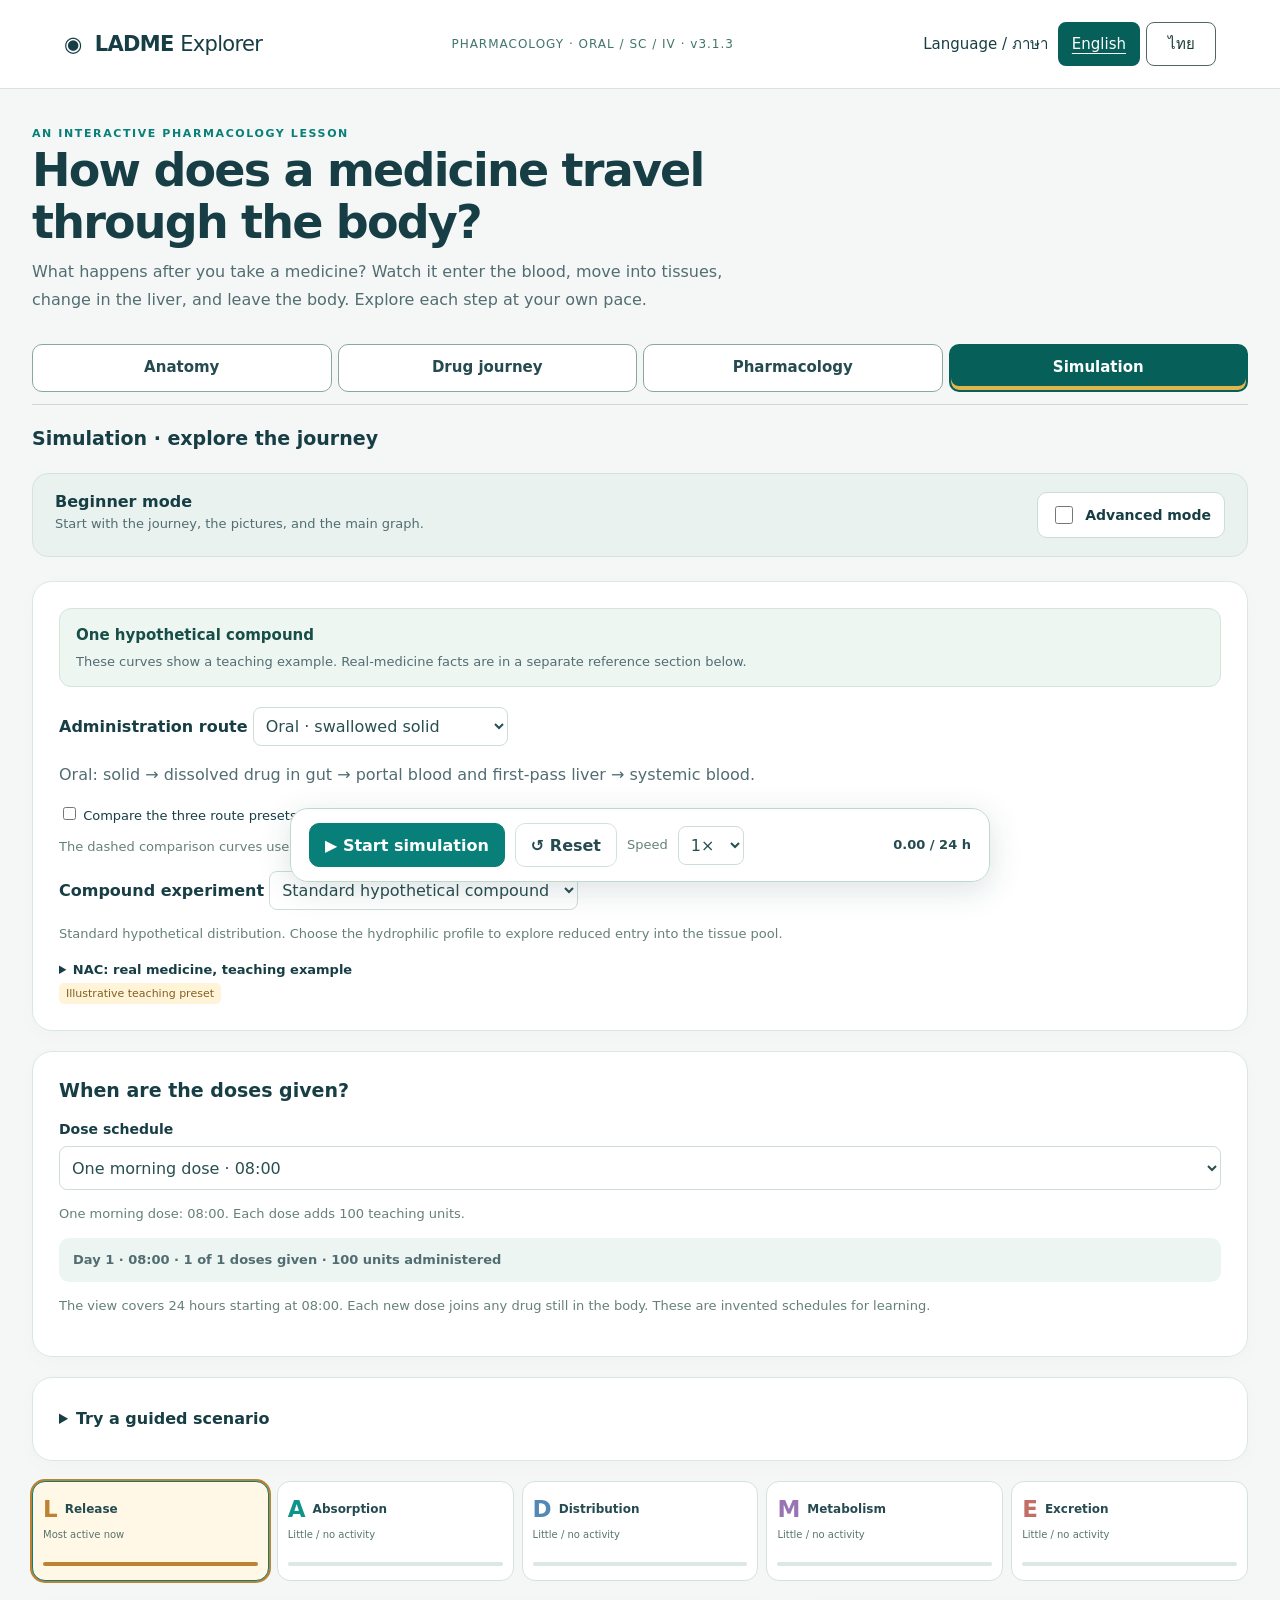
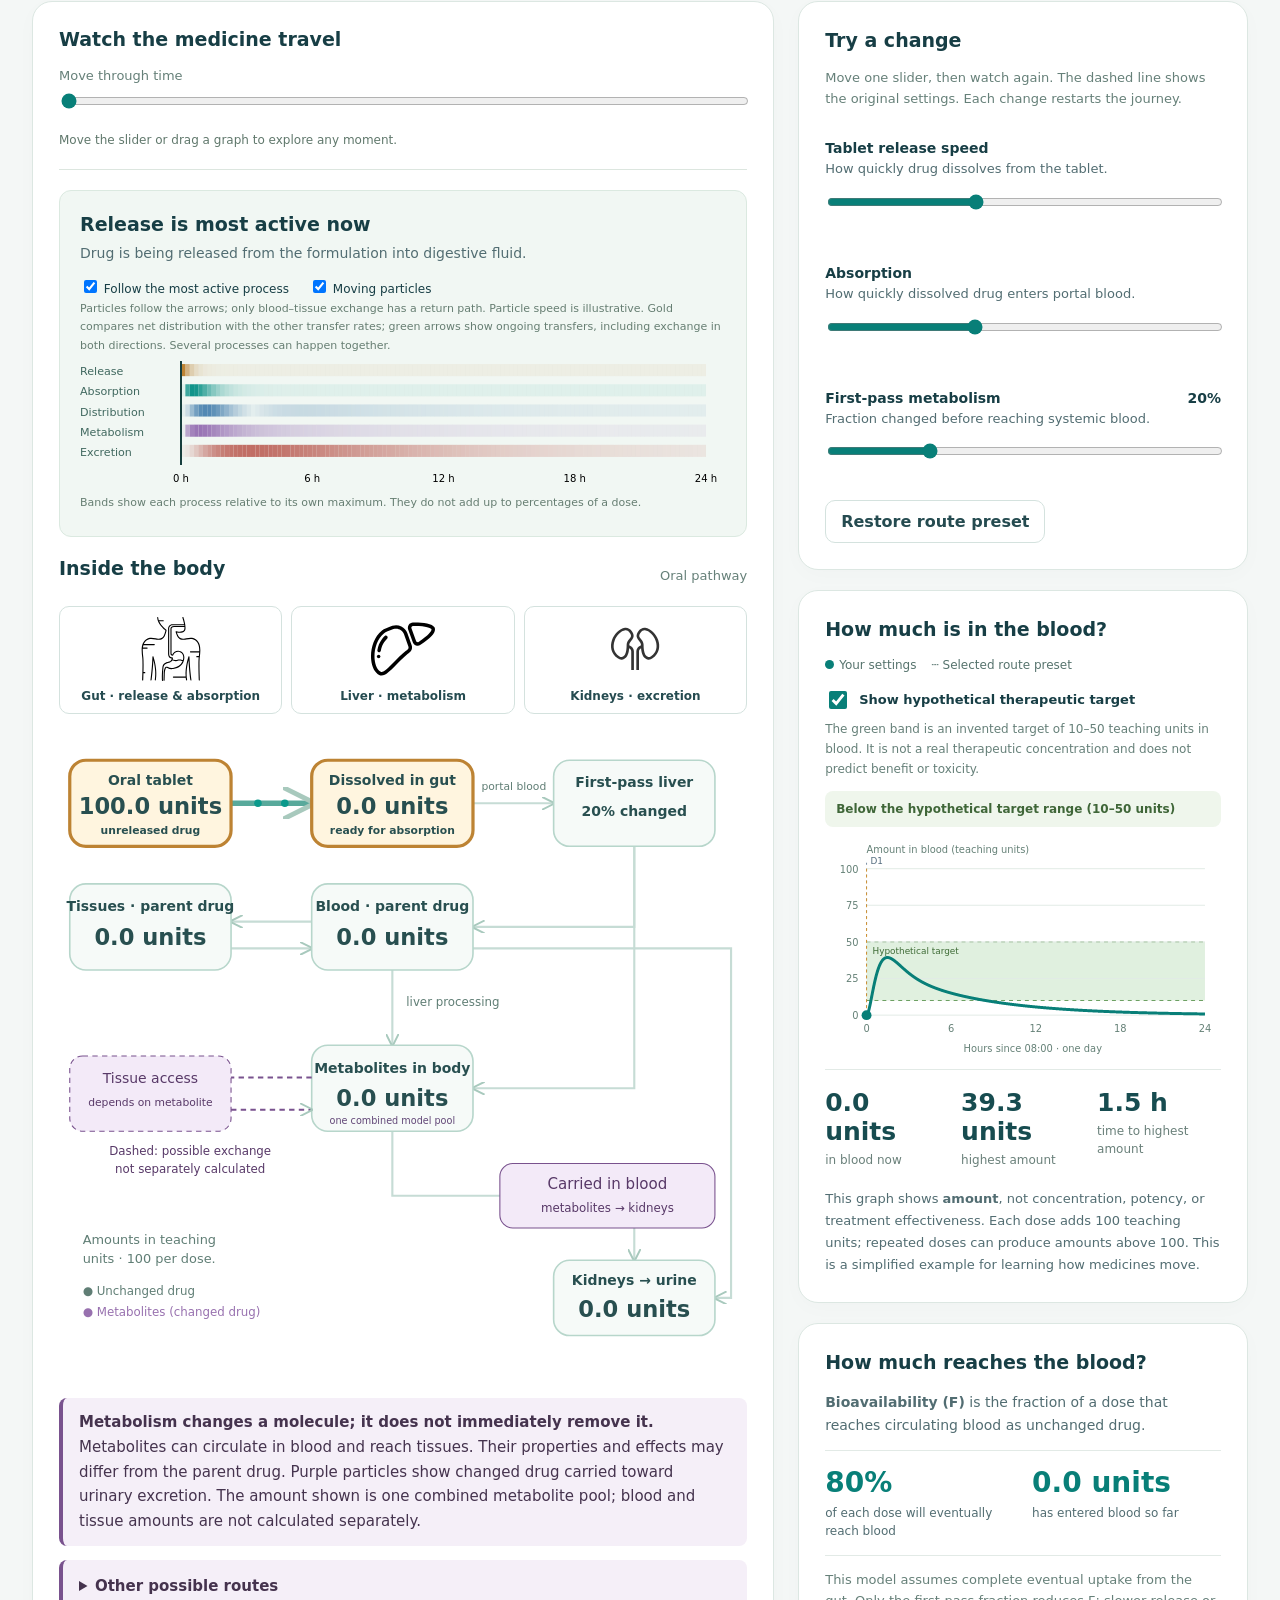
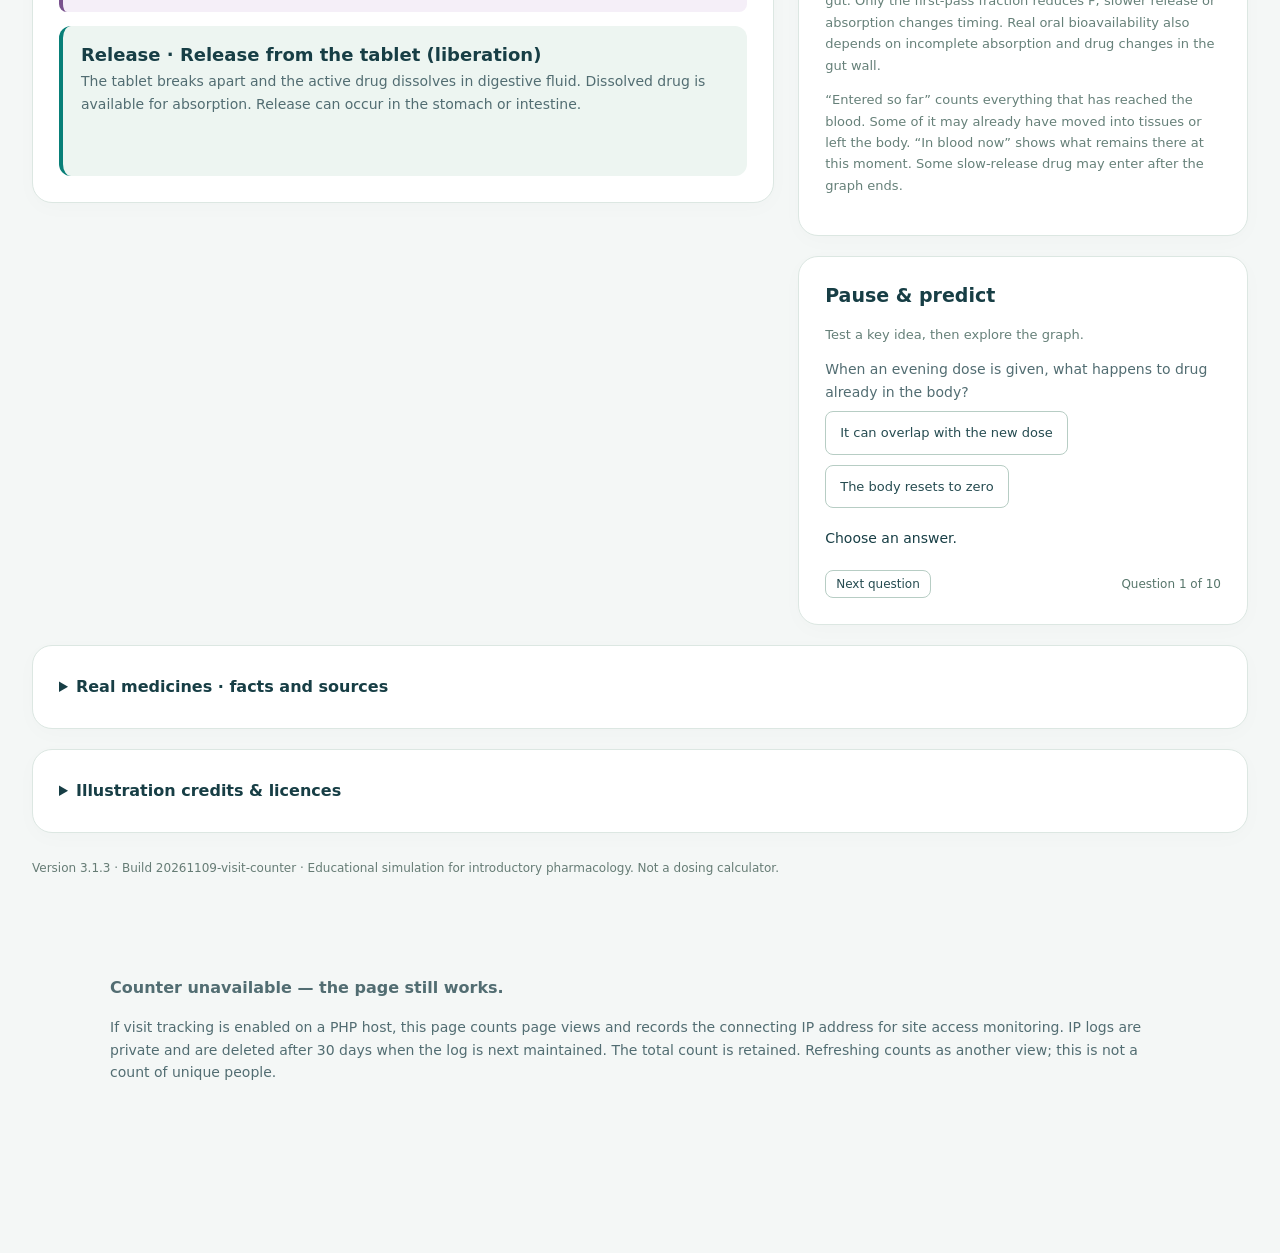
==== index.html @ 33c0846f "Import LADME Route Explorer v3.1.3" ====
<!doctype html>
<html lang="en">
<head>
<meta charset="utf-8">
<meta name="viewport" content="width=device-width,initial-scale=1">
<title>LADME Route Explorer · v3.1.3</title>
<style>

:root{
  font-family:Inter,ui-sans-serif,system-ui,sans-serif;
  color:#183c43;
  background:#f3f6f4;
  --teal:#087f78
}
*{
  box-sizing:border-box
}
body{
  margin:0
}
header{
  padding:22px 5%;
  border-bottom:1px solid #d8e4df;
  background:#fff;
  display:flex;
  justify-content:space-between;
  align-items:center
}
.brand{
  font-weight:800;
  letter-spacing:-.7px;
  font-size:21px
}
.badge{
  font-size:12px;
  letter-spacing:1px;
  color:#42756b
}
main{
  max-width:1320px;
  margin:auto;
  padding:32px 32px 20px
}
h1{
  font-size:clamp(29px,4vw,46px);
  letter-spacing:-1.8px;
  margin:5px 0 10px
}
p{
  line-height:1.6;
  color:#526d72
}
h2{
  font-size:19px;
  margin:0 0 15px
}
.intro{
  margin:0 0 25px;
  max-width:780px
}
.eyebrow{
  font-size:11px;
  letter-spacing:2px;
  font-weight:800;
  color:#087f78
}
.stages{
  display:grid;
  grid-template-columns:repeat(5,1fr);
  gap:9px;
  margin:24px 0
}
button,select{
  font:inherit;
  cursor:pointer
}
button{
  border:1px solid #d4e2de;
  background:white;
  color:#254b50;
  border-radius:10px;
  padding:11px 15px;
  font-weight:650
}
button:hover{
  background:#e8f4f0
}
button:focus-visible,input:focus-visible,select:focus-visible{
  outline:3px solid #d49619;
  outline-offset:3px
}
.stage{
  display:flex;
  align-items:center;
  text-align:left;
  gap:12px;
  padding:14px
}
.stage b{
  font-size:23px;
  color:var(--c)
}
.stage.active{
  background:#e0f1eb;
  border-color:#087f78
}
.stage span{
  font-size:13px
}
.layout{
  display:grid;
  grid-template-columns:minmax(0,1.65fr) minmax(300px,1fr);
  gap:22px
}
.card{
  background:white;
  border:1px solid #dfE8e3;
  border-radius:18px;
  padding:24px;
  margin-bottom:20px
}
.headrow{
  display:flex;
  justify-content:space-between;
  gap:10px;
  align-items:center
}
.small{
  font-size:12px;
  color:#668079
}
.diagram{
  width:100%;
  height:auto;
  display:block
}
.node rect{
  fill:#f6faf8;
  stroke:#b7d6cb;
  stroke-width:1.5
}
.node text{
  fill:#284f50;
  font-size:13px;
  font-weight:600
}
.node .amount{
  font-size:21px;
  font-weight:800
}
.node.selected rect{
  fill:#e2f3ed;
  stroke:#087f78;
  stroke-width:3
}
.route{
  fill:none;
  stroke:#c6dcd5;
  stroke-width:3
}
.flow{
  fill:#0b9a8c
}
.metaflow{
  fill:#b089c6
}
.explain{
  padding:18px;
  border-radius:12px;
  background:#edf5f1;
  border-left:4px solid var(--teal);
  min-height:150px
}
.explain h3{
  margin:0 0 5px;
  font-size:18px
}
.explain p{
  margin:0;
  font-size:14px
}
.transport{
  display:flex;
  gap:8px;
  align-items:center;
  margin-top:18px;
  flex-wrap:wrap
}
.primary{
  background:var(--teal);
  color:white;
  border-color:var(--teal)
}
.primary:hover{
  background:#056860
}
input[type=range]{
  width:100%;
  accent-color:var(--teal);
  cursor:pointer
}
.timeline{
  margin-top:15px
}
.time{
  font-variant-numeric:tabular-nums
}
.control{
  margin:21px 0
}
.control label{
  font-size:14px;
  font-weight:650;
  display:flex;
  justify-content:space-between
}
.control p{
  font-size:12px;
  margin:3px 0 5px
}
select{
  border:1px solid #ceddd6;
  padding:8px;
  border-radius:8px;
  background:white;
  color:#284f50
}
.legend{
  display:flex;
  gap:15px;
  flex-wrap:wrap;
  font-size:12px;
  color:#56736d
}
.dot{
  width:9px;
  height:9px;
  border-radius:50%;
  display:inline-block;
  margin-right:5px
}
.chart{
  width:100%;
  display:block;
  margin:12px 0
}
.metrics{
  display:grid;
  grid-template-columns:repeat(3,1fr);
  gap:6px;
  border-top:1px solid #e2eae6;
  padding-top:13px
}
.metrics b{
  font-size:21px;
  display:block
}
.metrics span{
  font-size:11px;
  color:#6a807a
}
details{
  font-size:13px;
  line-height:1.65
}
summary{
  cursor:pointer;
  font-weight:700
}
footer{
  font-size:12px;
  line-height:1.7;
  color:#667c75;
  padding:5px 0 25px
}
a{
  color:#087f78
}
.question{
  font-size:14px;
  margin:8px 0
}
.feedback{
  font-size:13px;
  min-height:40px;
  margin-top:12px
}
.answers{
  display:flex;
  gap:8px;
  flex-wrap:wrap
}
.answers button{
  font:inherit;
  font-size:12px;
  padding:8px 12px;
  border:1px solid #b7cdc4;
  border-radius:8px;
  background:#fff;
  cursor:pointer
}
.answers button:hover{
  border-color:#087f78;
  background:#f0faf7
}
.answers button.correct{
  border-color:#087f78;
  background:#e6f5f1
}
.answers button.wrong{
  border-color:#c16e65;
  background:#fdf0ee
}

.scenarios{
  display:flex;
  flex-direction:column;
  gap:8px;
  margin-top:10px
}

.scenarios button{
  text-align:left;
  font:inherit;
  font-size:13px;
  padding:10px 12px;
  border:1px solid #c5d9d0;
  border-radius:10px;
  background:#fff;
  cursor:pointer;
  line-height:1.35
}

.scenarios button:hover,.scenarios button.active{
  border-color:#087f78;
  background:#f0faf7
}

.scenarios button b{
  display:block;
  color:#0d5c56;
  margin-bottom:2px
}

.scenarioGoal{
  margin:10px 0 0;
  padding:10px 12px;
  background:#eef6f3;
  border-radius:8px;
  font-size:13px;
  display:none
}

.scenarioGoal.show{
  display:block
}

.qnav{
  display:flex;
  gap:8px;
  align-items:center;
  margin-top:10px;
  flex-wrap:wrap
}

.qnav button{
  font:inherit;
  font-size:12px;
  padding:6px 10px;
  border-radius:8px;
  border:1px solid #b7cdc4;
  background:#fff;
  cursor:pointer
}

.qmeta{
  font-size:11px;
  color:#57766b;
  margin-left:auto
}
.modelnote{
  font-size:12px;
  margin-bottom:0
}
@media(max-width:850px){
  .layout{
  grid-template-columns:1fr
}
main{
  padding:22px 16px
}
.stages{
  gap:5px
}
.stage{
  display:block;
  padding:10px 4px;
  text-align:center
}
.stage b{
  display:block
}
.stage span{
  font-size:10px
}
.badge{
  display:none
}
.card{
  padding:18px
}

}
@media(prefers-reduced-motion:reduce){
  *{
  scroll-behavior:auto
}

}


.drugbar{
  display:grid;
  grid-template-columns:1fr 2fr;
  gap:22px;
  background:#e4efe9
}
.drugbar select{
  width:100%;
  margin-top:9px;
  font-weight:700
}
.drugbar p{
  margin:5px 0;
  font-size:14px
}
.facts{
  display:grid;
  grid-template-columns:1fr 1fr;
  gap:12px;
  margin:12px 0
}
.facts b{
  display:block;
  font-size:19px
}
.organstrip{
  display:grid;
  grid-template-columns:repeat(3,1fr);
  gap:9px;
  margin:12px 0 18px
}
.organstrip button{
  padding:10px 6px;
  font-size:12px
}
.organstrip img{
  width:100%;
  height:90px;
  object-fit:contain;
  display:block;
  margin-bottom:8px
}
.organstrip button.active{
  background:#dff1e9;
  border-color:#087f78
}
.drugnote{
  border-top:1px solid #bed9cf;
  padding-top:10px!important;
  margin-top:12px!important;
  color:#254e48!important
}
.compare{
  margin-top:12px;
  font-size:13px;
  display:block
}
.tablewrap{
  overflow:auto
}
table{
  border-collapse:collapse;
  width:100%;
  font-size:12px
}
td,th{
  padding:9px;
  border-bottom:1px solid #dce5df;
  text-align:left
}
.chip{
  font-size:11px;
  color:#826022;
  background:#fff4d8;
  border-radius:5px;
  padding:4px 7px;
  display:inline-block
}
.sourcefacts{
  margin-top:14px;
  padding-top:12px;
  border-top:1px solid #bed5ca
}
@media(max-width:650px){
  .drugbar{
  grid-template-columns:1fr
}
.organstrip img{
  height:65px
}

}


.beginner .advanced-only,.beginner #advanced,.beginner #debugPanel,.beginner .sourcefacts{
  display:none!important
}
.modebar{
  display:flex;
  justify-content:space-between;
  align-items:center;
  gap:16px;
  margin:18px 0;
  padding:16px 20px;
  background:#e4efe9;
  border-radius:12px
}
.modebar p{
  margin:3px 0;
  font-size:13px
}
.modebar label{
  white-space:nowrap;
  font-weight:700
}
.modebar input{
  accent-color:#087f78;
  width:18px;
  height:18px;
  vertical-align:middle
}
.stage{
  position:relative;
  flex-wrap:wrap
}
.stage .activity-label{
  display:block;
  width:100%;
  font-size:10px;
  color:#57766b;
  font-weight:500
}
.stage .activity-track{
  height:4px;
  display:block;
  width:100%;
  background:#dce8e1;
  border-radius:4px;
  overflow:hidden
}
.stage .activity-fill{
  display:block;
  height:100%;
  background:var(--c);
  width:0
}
.stage.dominant{
  box-shadow:0 0 0 2px var(--c);
  background:#fff9ea
}
.stage.bypassed{
  opacity:.5
}
.story{
  background:#f2f7f3;
  padding:16px;
  border-radius:12px;
  margin:15px 0
}
.story h3{
  margin:0 0 5px;
  font-size:17px
}
.story p{
  margin:4px 0;
  font-size:13px
}
.storycontrols{
  display:flex;
  gap:20px;
  flex-wrap:wrap;
  font-size:12px;
  margin-top:12px
}
.node.dominant rect{
  stroke:#bd8333;
  stroke-width:3;
  fill:#fff5df
}
.node.running rect{
  stroke:#53a69a;
  stroke-width:2
}
.overlap{
  width:100%;
  max-height:150px;
  display:block
}
.activity-caption{
  font-size:11px!important;
  color:#667e72
}
.advanced-only[hidden]{
  display:none
}
@media(max-width:650px){
  .modebar{
  align-items:flex-start;
  flex-direction:column
}
.stage .activity-label{
  font-size:9px
}
.stage{
  padding:9px 3px
}

}

#simulationControls{
  position:static;
  inset:auto;
  width:100%;
  margin:0 0 18px;
  padding:0 0 18px;
  border-bottom:1px solid #dce6df
}
#simulationControls .transport{
  margin-top:0;
  justify-content:flex-start
}
.chart:focus-visible,.overlap:focus-visible{
  outline:3px solid #bd8333;
  outline-offset:3px
}
.graphhelp{
  font-size:11px;
  color:#60786c
}
#simulationControls h2{
  margin-bottom:12px
}

/* Classroom layout and floating playback */
:root{
  --teal:#087f78
}
body{
  padding-bottom:112px
}
main{
  padding-top:24px
}
.intro{
  max-width:800px;
  margin-bottom:18px
}
.card{
  box-shadow:0 3px 16px #183c4305
}
.modebar{
  margin:16px 0
}
.stages{
  position:relative;
  margin:20px 0
}
.stage span{
  font-size:12px
}
.scenarioGoal{
  line-height:1.6
}
.scenarios{
  display:grid;
  grid-template-columns:repeat(auto-fit,minmax(210px,1fr))
}
.scenarios button{
  height:100%
}
.scenarios button b{
  font-size:14px
}
.scenarios button:focus-visible,summary:focus-visible{
  outline:3px solid #bd8333;
  outline-offset:3px
}
.drugbar{
  background:transparent;
  margin-top:18px
}
.beginner .medicine-reference .sourcefacts{
  display:block!important
}
.medicine-reference .sourcefacts{
  border-top:1px solid #bed5ca
}
.medicine-reference summary{
  font-size:16px
}
.organstrip img{
  height:64px
}
.organstrip{
  margin-bottom:14px
}
.graphhelp{
  margin-bottom:0
}
.playback-dock{
  position:fixed;
  z-index:100;
  bottom:18px;
  left:50%;
  transform:translateX(-50%);
  width:min(700px,calc(100% - 32px));
  padding:12px 16px;
  border:1px solid #c1d9d0;
  border-radius:18px;
  background:#fffffff5;
  box-shadow:0 8px 36px #183c4326;
  backdrop-filter:blur(12px)
}
.playback-dock .transport{
  margin:0;
  gap:10px
}
.playback-dock #play{
  min-width:170px
}
.playback-dock .time{
  color:#254b50;
  font-weight:650;
  font-size:13px
}
.experiment-card .control{
  margin:16px 0
}
.experiment-card .small{
  line-height:1.6
}
.modelnote{
  color:#526d72
}
.qmeta{
  font-size:12px
}
.feedback{
  padding:10px 0
}
.answers button{
  font-size:13px
}
#scenarioCard>summary{
  font-size:16px
}
#advanced{
  scroll-margin-bottom:130px
}
html{
  scroll-padding-bottom:140px
}
svg:focus-visible{
  outline:3px solid #bd8333;
  outline-offset:3px
}
footer{
  padding-bottom:20px
}
#simulationControls{
  margin-bottom:12px;
  padding-bottom:12px
}
.beginner .sourcefacts{
  display:none!important
}

@media(max-width:650px){
  body{
  padding-bottom:155px
}
header{
  padding:16px
}
main{
  padding-top:18px
}
.playback-dock{
  bottom:10px;
  width:calc(100% - 20px);
  padding:10px 12px
}
.playback-dock .transport{
  gap:8px
}
.playback-dock #play{
  flex:1;
  min-width:155px
}
.playback-dock #clock{
  width:auto;
  flex:1
}
.playback-dock label{
  margin-left:0
}
.modebar{
  padding:14px
}
.metrics b{
  font-size:19px
}
.story{
  padding:12px
}
.scenarios{
  grid-template-columns:1fr
}
.stage .activity-label{
  min-height:24px
}
.legend{
  gap:8px
}

}


.stages{
  grid-template-columns:repeat(5,minmax(0,1fr))
}
.stage{
  min-width:0
}
.stage span,.stage small{
  overflow-wrap:anywhere
}
.layout>*{
  min-width:0
}
fieldset{
  min-width:0
}
select{
  max-width:100%
}
.tablewrap{
  max-width:100%
}
.experiment-card{
  scroll-margin-bottom:150px
}

@media(max-width:650px){
  .stage span{
  font-size:9px
}
.stage .activity-label{
  font-size:8px
}
.playback-dock .transport{
  display:grid;
  grid-template-columns:auto 1fr auto;
  grid-template-areas:"play play reset" "speed select clock";
  align-items:center
}
.playback-dock #play{
  grid-area:play;
  min-width:0
}
.playback-dock #reset{
  grid-area:reset
}
.playback-dock label{
  grid-area:speed
}
.playback-dock #speed{
  grid-area:select;
  justify-self:start
}
.playback-dock #clock{
  grid-area:clock;
  font-size:12px
}
.playback-dock{
  border-radius:14px
}
.headrow{
  flex-wrap:wrap
}
.organstrip{
  grid-template-columns:repeat(3,minmax(0,1fr))
}

}


.bio-definition{
  font-size:14px
}
.bio-metrics{
  display:grid;
  grid-template-columns:1fr 1fr;
  gap:12px;
  padding:15px 0;
  border-block:1px solid #e2eae6
}
.bio-metrics b{
  display:block;
  font-size:28px;
  color:#087f78
}
.bio-metrics span{
  font-size:12px;
  color:#526d72
}
.bio-formula{
  background:#edf5f1;
  padding:12px;
  border-radius:9px;
  font-size:14px;
  overflow-wrap:anywhere
}
.auc-inputs{
  display:grid;
  grid-template-columns:1fr 1fr;
  gap:12px
}
.auc-inputs label{
  font-size:13px;
  font-weight:650;
  min-width:0
}
.auc-inputs span{
  display:block;
  font-weight:400
}
.auc-inputs input{
  display:block;
  width:100%;
  min-width:0;
  border:1px solid #b7cdc4;
  border-radius:8px;
  padding:10px;
  margin-top:6px;
  font:inherit;
  color:#254b50
}
#aucCalculator{
  margin-top:16px
}
#aucCalculator summary{
  line-height:1.5
}
#aucCalculator p{
  font-size:13px
}
.bio-metrics b{
  font-variant-numeric:tabular-nums
}

.exposure-metrics{
  grid-template-columns:1fr 1fr
}
.exposure-metrics b{
  font-size:23px
}
#routeExposure table{
  font-size:12px
}
#routeExposure th,#routeExposure td{
  padding:10px 7px
}
#routeExposure h3{
  font-size:16px
}

/* Classroom presentation: readable, calm, and responsive. */
:root{
  color:#173e45;
  background:#f4f7f6;
  --teal:#087f78
}
body{
  padding-bottom:0
}
main{
  max-width:1280px;
  padding-top:38px
}
.intro{
  font-size:16px;
  max-width:750px;
  line-height:1.75
}
h1{
  max-width:870px;
  line-height:1.12
}
.eyebrow{
  font-size:11px;
  letter-spacing:1.6px
}
.card{
  padding:26px;
  border-radius:20px;
  border-color:#dce7e2;
  box-shadow:0 5px 22px #183c4305
}
.card>h2{
  line-height:1.35
}
.modebar{
  background:#e9f2ee;
  border:1px solid #d4e4dc;
  padding:18px 22px;
  border-radius:16px;
  margin:24px 0
}
.modebar label{
  display:flex;
  align-items:center;
  gap:9px;
  padding:10px 13px;
  background:#fff;
  border:1px solid #cbded4;
  border-radius:10px;
  font-size:14px
}
.modebar p{
  font-size:13px
}
.small{
  font-size:13px;
  line-height:1.65
}
.layout{
  gap:24px
}
.story{
  padding:20px;
  margin:20px 0;
  background:#f1f7f3;
  border:1px solid #dbe9e0
}
.story h3{
  font-size:19px;
  line-height:1.4
}
.story p{
  font-size:14px;
  line-height:1.65
}
.stage{
  padding:14px 10px;
  border-radius:13px;
  gap:7px
}
.stage span{
  font-size:12px
}
.stage .activity-label{
  font-size:10px;
  min-height:26px
}
.stages{
  gap:8px
}
.stage.dominant{
  box-shadow:0 0 0 2px var(--c);
  background:#fff8e7
}
.metrics{
  gap:12px;
  padding:18px 0 6px
}
.metrics>div{
  min-width:0
}
.metrics b{
  font-size:25px;
  color:#174c50;
  font-variant-numeric:tabular-nums
}
.metrics span{
  display:block;
  font-size:12px;
  line-height:1.5;
  margin-top:5px
}
.exposure-section{
  border-top:1px solid #dce7e2;
  margin-top:20px;
  padding-top:18px
}
.exposure-section h3{
  font-size:16px;
  margin:0 0 12px
}
.exposure-metrics{
  border-top:0;
  padding-top:0
}
.modelnote{
  font-size:13px;
  line-height:1.7
}
.control{
  padding:14px 0
}
.control p{
  font-size:13px
}
.control input[type=range]{
  min-height:30px
}
input[type=range]{
  min-height:26px
}
.answers button{
  padding:11px 14px;
  line-height:1.5
}
.answers{
  gap:10px
}
.feedback{
  font-size:14px
}
.bio-metrics{
  gap:18px
}
.bio-metrics span{
  display:block;
  line-height:1.5;
  margin-top:5px
}
.bio-definition{
  font-size:14px
}
summary{
  padding:3px 0;
  line-height:1.5
}
details.card>summary{
  font-size:16px
}
.playback-dock{
  position:static;
  transform:none;
  width:100%;
  padding:0;
  margin:16px 0 20px;
  border:0;
  border-radius:0;
  background:transparent;
  box-shadow:none;
  backdrop-filter:none;
  z-index:auto
}
.playback-dock .transport{
  display:flex;
  gap:10px;
  grid-template-areas:none;
  flex-wrap:wrap
}
.playback-dock #play{
  min-width:165px;
  flex:0 1 auto
}
.playback-dock #reset{
  flex:0 0 auto
}
.playback-dock #clock{
  font-size:13px;
  width:auto;
  flex:0 0 auto;
  margin-left:auto
}
.playback-dock #speed{
  min-width:66px
}
#simulationControls{
  padding-bottom:18px;
  margin-bottom:18px
}
#simulationControls h2{
  margin:0
}
.graphhelp{
  font-size:12px;
  line-height:1.7
}
footer{
  padding-bottom:24px
}
html{
  scroll-padding-bottom:24px
}
.experiment-card,#advanced{
  scroll-margin-bottom:24px
}

@media(max-width:850px){
  main{
  padding:24px 16px
}
.card{
  padding:20px
}
.stage{
  padding:12px 5px
}
.stage span{
  font-size:11px
}
.stage .activity-label{
  font-size:9px
}
.layout{
  gap:4px
}

}

@media(max-width:650px){
  body{
  padding-bottom:0
}
h1{
  letter-spacing:-1px;
  font-size:33px
}
.intro{
  font-size:15px
}
.modebar{
  padding:16px;
  gap:12px
}
.modebar label{
  width:100%;
  justify-content:space-between
}
.stages{
  gap:5px
}
.stage span{
  font-size:10px
}
.stage .activity-label{
  font-size:9px;
  min-height:38px
}
.metrics{
  gap:10px
}
.metrics b{
  font-size:21px
}
.metrics span{
  font-size:11px
}
.playback-dock .transport{
  display:flex
}
.playback-dock #play{
  flex:1;
  min-width:150px
}
.playback-dock #clock{
  flex:1;
  text-align:right
}
.story{
  padding:16px
}
.card{
  border-radius:16px
}
.auc-inputs{
  grid-template-columns:1fr
}
.bio-metrics b{
  font-size:25px
}

}


/* Playback remains within reach while exploring the lesson. */
body{
  padding-bottom:120px
}
html{
  scroll-padding-bottom:140px
}
.playback-dock{
  position:fixed;
  z-index:100;
  bottom:18px;
  left:50%;
  transform:translateX(-50%);
  width:min(700px,calc(100% - 32px));
  padding:14px 18px;
  margin:0;
  border:1px solid #bfd8ce;
  border-radius:18px;
  background:rgba(255,255,255,.97);
  box-shadow:0 8px 32px #183c4326;
  backdrop-filter:blur(12px)
}
.playback-dock .transport{
  margin:0
}
.experiment-card,#advanced{
  scroll-margin-bottom:140px
}

@media(max-width:650px){
  body{
  padding-bottom:158px
}
.playback-dock{
  bottom:10px;
  width:calc(100% - 20px);
  padding:12px;
  border-radius:15px
}
.playback-dock .transport{
  display:grid;
  grid-template-columns:auto 1fr auto;
  grid-template-areas:"play play reset" "speed select clock";
  align-items:center;
  gap:9px
}
.playback-dock #play{
  grid-area:play;
  min-width:0
}
.playback-dock #reset{
  grid-area:reset
}
.playback-dock label{
  grid-area:speed
}
.playback-dock #speed{
  grid-area:select;
  justify-self:start
}
.playback-dock #clock{
  grid-area:clock;
  font-size:12px
}

}


.model-banner{
  padding:14px 16px;
  margin:0 0 20px;
  background:#eef6f2;
  border:1px solid #d4e5dc;
  border-radius:12px
}
.model-banner b{
  display:block;
  color:#174e48;
  font-size:15px
}
.model-banner span{
  display:block;
  font-size:13px;
  line-height:1.65;
  margin-top:4px
}
.current-exposure{
  background:#edf7f2
}
#comparisonHelp{
  padding:10px 12px;
  border-left:3px solid #087f78;
  background:#f0f7f3;
  font-size:12px
}
.tablewrap{
  overflow-x:auto
}
button,summary,a,input,select{
  -webkit-tap-highlight-color:transparent
}
.playback-dock{
  max-height:calc(100dvh - 24px);
  overflow-y:auto
}
.playback-dock button{
  min-height:44px
}
.chart{
  min-width:0
}
#clock{
  white-space:nowrap
}
.modelnote{
  overflow-wrap:anywhere
}

@media(max-width:390px){
  main{
  padding-inline:12px
}
.card{
  padding:16px
}
.stages{
  gap:4px
}
.stage{
  padding:10px 3px
}
.stage span{
  font-size:9px
}
.stage .activity-label{
  font-size:8px
}
.metrics{
  gap:7px
}
.metrics b{
  font-size:19px
}
.metrics span{
  font-size:10px
}
.organstrip{
  gap:6px
}
.organstrip img{
  height:50px
}
.organstrip button{
  padding:8px 4px
}
.playback-dock{
  width:calc(100% - 16px);
  padding:10px
}
.playback-dock .transport{
  gap:8px
}
.playback-dock #clock{
  font-size:11px
}
.modebar{
  padding:14px
}
.story h3{
  font-size:17px
}
.headrow h2{
  font-size:17px
}

}


/* Repeated dosing and teaching target controls. */
.dosing-card select{display:block;width:100%;margin-top:8px;min-height:44px}.dose-status{font-size:13px;font-weight:650;background:#edf5f2;padding:12px 14px;border-radius:10px;font-variant-numeric:tabular-nums}.target-toggle{display:flex;gap:9px;align-items:center;font-size:13px;font-weight:650;margin-top:16px;line-height:1.5}.target-toggle input{width:18px;height:18px;accent-color:#087f78;flex-shrink:0}.target-note{font-size:12px;margin:8px 0}.target-status{font-size:12px;font-weight:650;color:#3f6638;background:#eff6ec;border-radius:8px;padding:9px 11px;line-height:1.5}.target-status[hidden]{display:none}.dosing-card label{font-weight:650;font-size:14px}

/* Independent anatomy and drug-journey lessons. */
[hidden]{display:none!important}.sr-only{position:absolute;width:1px;height:1px;padding:0;margin:-1px;overflow:hidden;clip-path:inset(50%);white-space:nowrap;border:0}
.learning-tabs{position:sticky;top:0;z-index:30;display:grid;grid-template-columns:repeat(3,minmax(0,1fr));gap:6px;background:#f4f7f6;padding:12px 0;margin-bottom:22px;border-bottom:1px solid #cadbd3}.learning-tabs button{min-height:48px;padding:10px 8px;font-size:15px;line-height:1.3;border:1px solid #8ba89d}.learning-tabs [aria-selected="true"]{background:#075f59;color:#fff;border:2px solid #075f59;box-shadow:inset 0 -4px 0 #e0b54e}.learning-tabs button:focus-visible,.learning-panel button:focus-visible,.learning-panel select:focus-visible,.anatomy-region:focus-visible{outline:3px solid #8a5200;outline-offset:3px}
.learning-panel{min-width:0;scroll-margin-top:86px}.learning-panel:focus{outline-offset:5px}.lesson-panel h2{font-size:25px;margin:0 0 12px}.lesson-panel p,.lesson-panel li{line-height:1.75}.lesson-panel h3{line-height:1.45}.learning-intro{max-width:800px;font-size:16px;color:#294f54}.learning-model-note{background:#eaf2ee;color:#244b47;border-left:4px solid #075f59;padding:13px 16px;border-radius:8px;font-size:14px}.anatomy-layout{display:grid;grid-template-columns:minmax(280px,1fr) minmax(300px,1.15fr);gap:28px;align-items:start}.anatomy-figure{margin:0;min-width:0;background:#fff;border:1px solid #d3e1da;border-radius:16px;padding:10px}.anatomy-figure svg{display:block;width:100%;max-width:460px;margin:auto;overflow:visible}.anatomy-figure figcaption{font-size:13px;color:#34575a;padding:10px;line-height:1.6}.body-outline{fill:#f3f7f4;stroke:#6f8f86;stroke-width:2.25}.body-outline .organ-line{fill:none;stroke:#5a7a72;stroke-width:2.5}.organ-heart{fill:#d47874}.vessels{fill:none;stroke:#b06a72;stroke-width:2.25}.organ-liver{fill:#c4a97a}.organ-stomach{fill:#e0b898}.organ-intestine{fill:#e2dba8}.organ-kidney{fill:#c4a0c4}.organ-bladder{fill:#dbc98a}.skin-patch{fill:#e0b09a;stroke:#b88870;stroke-width:1.25;stroke-dasharray:3 2}.label-leader{fill:none;stroke:#6d8881;stroke-width:1.4;opacity:0.85}.body-outline .part-label{font:10px system-ui,sans-serif;stroke:none;fill:#1f4540}.anatomy-region{cursor:pointer}.region-hit{fill:#fff;stroke:#718e83;stroke-width:1.5}.anatomy-region text{fill:#173e43;stroke:none;font:600 17px system-ui,sans-serif;pointer-events:none}.anatomy-selected .region-hit{fill:#edf5e7;stroke:#153f38;stroke-width:4;stroke-dasharray:5 2}.anatomy-region:focus-visible .region-hit{stroke:#8a5200;stroke-width:4}.organ-alternative{display:grid;grid-template-columns:1fr 1fr;gap:10px;margin-bottom:18px}.organ-alternative button{min-height:48px;text-align:left;line-height:1.45;font-size:14px}.organ-alternative .anatomy-selected{border:3px solid #173f39;background:#edf5e7;text-decoration:underline;text-underline-offset:3px}.anatomy-card{background:#fff;border:1px solid #b5ccc0;border-radius:16px;padding:22px}.anatomy-card h3{margin:0 0 18px}.anatomy-card dt{font-weight:750;color:#153f38;margin:16px 0 5px}.anatomy-card dd{margin:0;font-size:16px;line-height:1.75;color:#294f54}.learning-quiz{background:#fff;border:1px solid #cfdfd5;border-radius:16px;padding:22px;margin:24px 0}.learning-quiz h3{margin-top:0}.learning-answer-buttons{display:flex;gap:10px;flex-wrap:wrap}.learning-quiz button{min-height:44px}.learning-quiz [role="status"]{color:#244b47;min-height:3em}.learning-credits{margin:20px 0;overflow-wrap:anywhere}.learning-credits p{font-size:14px;color:#294f54}#journeyRoute{display:block;min-height:46px;min-width:200px;margin:9px 0 22px}.entry-steps{background:#fff;padding:20px 24px;border:1px solid #cfdfd5;border-radius:16px}.entry-steps li{padding:9px 8px;font-size:16px}.liberation-definition{border-left:4px solid #8a6500;background:#fff8e4;color:#51451d;padding:15px 18px;border-radius:8px}.parallel-processes{display:grid;grid-template-columns:repeat(3,minmax(0,1fr));gap:16px}.parallel-processes article{background:#fff;border:1px solid #b8cfc1;border-top:5px solid #075f59;border-radius:12px;padding:18px}.parallel-processes h4{font-size:18px;margin:0 0 12px}.parallel-processes p{font-size:15px;color:#294f54}.parallel-caption{color:#294f54}.order-question{padding-left:24px}.order-question li{padding:8px 0}.order-question label{display:block;font-weight:650;margin-bottom:5px}.order-question select{width:100%;min-height:46px;white-space:normal;font-size:14px}#exploreJourneyRoute{min-height:48px;white-space:normal;line-height:1.5}body:not([data-active-tab="simulation"]){padding-bottom:0}body:not([data-active-tab="simulation"]) .playback-dock{display:none!important}.node.bridge-highlight rect{stroke:#734800!important;stroke-width:5!important;stroke-dasharray:8 4;fill:#fff2cc!important}
@media(max-width:850px){.anatomy-layout{grid-template-columns:1fr}.parallel-processes{grid-template-columns:1fr}.learning-tabs button{font-size:14px}.anatomy-figure svg{max-width:360px}.lesson-panel h2{font-size:23px}}
@media(max-width:390px){.learning-tabs{gap:4px}.learning-tabs button{font-size:12px;padding:10px 3px}.anatomy-figure{padding:0}.organ-alternative{grid-template-columns:1fr}.anatomy-card,.learning-quiz,.entry-steps{padding:16px}.lesson-panel h2{font-size:22px}.learning-panel{overflow-wrap:anywhere}.order-question select{font-size:12px;min-width:0}.anatomy-card dd{font-size:15px}}
@media(prefers-reduced-motion:reduce){.learning-panel *{animation:none!important;transition:none!important}}

.body-outline .anatomy-body-highlight{stroke:#153f38;stroke-width:4;stroke-dasharray:5 2;fill:#ffe9a6}.body-outline .organ-line.anatomy-body-highlight,.body-outline .vessels.anatomy-body-highlight{fill:none}
/* New lesson helper text retains body-text contrast on the page background. */
#panel-anatomy .small,#panel-journey .small{color:#34575a}

/* Route maps supplement the numbered text without introducing remote assets. */
.journey-entry-layout{display:grid;grid-template-columns:minmax(0,1fr) minmax(250px,.85fr);gap:22px;align-items:start}.journey-figure{margin:0;background:#fff;border:1px solid #cfdfd5;border-radius:16px;padding:14px}.journey-figure svg{display:block;width:100%;max-width:360px;margin:auto}.journey-figure figcaption{font-size:14px;line-height:1.6;color:#294f54;margin-top:12px}.journey-node{fill:#eff6f2;stroke:#698b80;stroke-width:1.5}.journey-icon{fill:none;stroke:#075f59;stroke-width:2.5;stroke-linecap:round;stroke-linejoin:round}.journey-label{font:600 14px system-ui;fill:#173e43}.journey-detail{font:13px system-ui;fill:#294f54}.journey-connector{fill:none;stroke:#34575a;stroke-width:2}.lesson-panel select{max-width:100%}.lesson-panel :focus-visible{scroll-margin-block:100px}
@media(max-width:850px){.journey-entry-layout{grid-template-columns:1fr}.journey-figure{max-width:420px;width:100%;box-sizing:border-box;justify-self:center}}

/* v2.9.1 · human-proportioned anatomy figure (original artwork, CC0). Highlight rules sit last and out-rank organ fills. */
.anatomy-figure svg{max-width:540px}
[data-organ-tap]{cursor:pointer}
.body-outline{fill:#f7efe8;stroke:#7d6558;stroke-width:2}
.body-outline .silhouette{fill:#f7efe8;stroke:#7d6558;stroke-width:2.5;stroke-linejoin:round}
.body-outline .ear{fill:#f7efe8;stroke:#7d6558;stroke-width:2}
.body-outline .detail{fill:none;stroke:#b9a598;stroke-width:1.6;stroke-linecap:round;stroke-linejoin:round}
.body-outline .detail-dot{fill:#7d6558;stroke:none}
.body-outline .vessels{fill:none;stroke:#a64d5c;stroke-width:3;stroke-linecap:round;stroke-linejoin:round}
.body-outline .organ-heart{fill:#d4605f;stroke:#7a2f35;stroke-width:1.6}
.body-outline .organ-liver{fill:#b9803f;stroke:#6b4519;stroke-width:1.6}
.body-outline .organ-stomach{fill:#e7a38c;stroke:#8f4a3a;stroke-width:1.6}
.body-outline .organ-intestine{fill:#f0cf9d;stroke:#8a6a3a;stroke-width:1.6}
.body-outline .organ-kidney{fill:#a56a86;stroke:#5f3550;stroke-width:1.6}
.body-outline .organ-bladder{fill:#e9d27a;stroke:#8a7420;stroke-width:1.6}
.body-outline .organ-line.fold{fill:none;stroke:#8a6a3a;stroke-width:1.5;stroke-linecap:round}
.body-outline .organ-line.ureter{fill:none;stroke:#8a7420;stroke-width:2;stroke-linecap:round}
.body-outline .oesophagus{fill:#d98d86;stroke:#8f4a3a;stroke-width:1.4}
.body-outline .lips{fill:#c25a5a;stroke:#7a2f35;stroke-width:1.2}
.body-outline .skin-patch{fill:url(#skinHatch);stroke:#8a5a45;stroke-width:1.8;stroke-dasharray:4 2}
.body-outline .label-leader{fill:none;stroke:#5d7771;stroke-width:1.5;opacity:1}
.body-outline .leader-dot{fill:#173e43;stroke:none}
.body-outline path.anatomy-body-highlight{stroke:#153f38;stroke-width:4;stroke-dasharray:5 2;fill:#ffe9a6}
.body-outline .organ-group.anatomy-body-highlight>*{fill:#ffe9a6;stroke:#153f38;stroke-width:3;stroke-dasharray:5 2}
.body-outline .vessels.anatomy-body-highlight{fill:none}

.metabolite-note{font-size:15px;line-height:1.65;color:#45334e;background:#f5eff8;border-left:4px solid #79528e;border-radius:8px;padding:12px 16px;margin:14px 0}.metaflow{fill:#79528e}

.accumulation-lesson{background:#fff3ed;border-left:4px solid #a03d28;padding:16px;border-radius:10px;color:#603425;font-size:14px;line-height:1.65;margin:16px 0}.accumulation-lesson h3{margin-top:0}

.accumulation-comparisons{margin:16px 0;padding:14px;background:#f7f1e8;border-radius:12px}.accumulation-comparisons button{min-height:44px;white-space:normal}.accumulation-comparisons p{font-size:14px;line-height:1.6}

/* Pharmacology lessons: independent responsive receptor experiment. */
.learning-tabs{grid-template-columns:repeat(4,minmax(0,1fr))}.pd-cards{display:grid;grid-template-columns:repeat(2,minmax(0,1fr));gap:20px;margin:20px 0}.pd-cards article,.pd-chart-card{background:white;border:1px solid #c4d7cc;border-radius:15px;padding:20px;min-width:0}.pd-cards h3{margin-top:0}.pd-cards label{display:block;font-weight:650;margin:16px 0 7px}.pd-cards input[type=range],.pd-cards select{width:100%;min-height:44px}.pd-mode{display:flex;align-items:center;gap:10px;min-height:48px}.pd-mode input{width:20px;height:20px}.pd-presets{display:flex;flex-wrap:wrap;gap:8px}.pd-presets button{min-height:44px}.pd-glossary dt{font-weight:750;color:#40304c;margin-top:14px}.pd-glossary dd{margin:5px 0 15px;line-height:1.7}.pd-response{font-size:21px;font-weight:750;color:#583369}#pdChart,#pdReceptors{display:block;width:100%;height:auto}#pdReceptors{max-width:420px;margin:auto}.pd-chart-card{margin:20px 0}.pd-chart-card p{color:#294f54}
@media(max-width:700px){.pd-cards{grid-template-columns:1fr}.learning-tabs{grid-template-columns:repeat(2,minmax(0,1fr));padding:6px 0}.learning-panel{scroll-margin-top:120px}.pd-cards article,.pd-chart-card{padding:16px}.pd-presets button{flex:1 1 130px}}

.meaning-nav{display:flex;align-items:center;gap:10px;flex-wrap:wrap;margin:18px 0}.meaning-nav button,.meaning-card button{min-height:44px}.meaning-step{background:white;border:1px solid #c4d7cc;border-radius:16px;padding:22px;margin:18px 0}.meaning-step>p{max-width:72ch}.meaning-card{background:#f2f6f3;border:1px solid #c4d7cc;padding:18px;border-radius:12px;margin:18px 0}.meaning-card label{display:block;font-weight:650;line-height:1.6;margin:12px 0}.meaning-card select,.meaning-card textarea{display:block;width:100%;max-width:100%;min-width:0;box-sizing:border-box;font:inherit;padding:10px;margin:12px 0;min-height:46px}.meaning-teacher{padding:18px;background:#f5f0e8;border-radius:12px;margin:20px 0}.meaning-teacher p{font-size:15px}#meaningPrintSheet{display:none}.meaning-step h3{scroll-margin-top:125px}.meaning-step details{padding:12px 0}.meaning-step button{white-space:normal}#meaningLab{min-width:0}
@media(max-width:390px){.meaning-step,.meaning-card{padding:12px}.meaning-nav{gap:7px}.meaning-nav button{padding-inline:12px}}
@media print{body>*:not(main){display:none!important}main>*:not(#panel-pharmacology){display:none!important}#panel-pharmacology{display:block!important}#panel-pharmacology>*{display:none!important}#meaningPrintSheet{display:block!important;font:11pt/1.4 sans-serif;color:#000}#meaningPrintSheet h2{font-size:19pt}#meaningPrintSheet h3{font-size:13pt;margin:14pt 0 5pt}#meaningPrintSheet p{margin:7pt 0;line-height:1.4}main{padding:0!important;margin:0!important;max-width:none!important}body{padding:0!important;background:white!important}@page{size:A4;margin:16mm}}

/* v3.1.3: keep cause and effect together, with readable native controls. */
#panel-pharmacology {overflow-wrap:anywhere}
#panel-pharmacology button,#panel-pharmacology select,#panel-pharmacology summary {min-height:44px;font-size:16px}
#panel-pharmacology summary {padding:10px 0;cursor:pointer;box-sizing:border-box}
#panel-pharmacology input[type=checkbox],#panel-pharmacology input[type=radio] {width:22px;height:22px;flex:0 0 22px}
.meaning-nav label,.pd-mode {display:flex;align-items:center;gap:10px;min-height:44px;font-size:16px}
.prediction-choices {border:0;padding:0;margin:0;min-width:0}
.prediction-choices legend {font-weight:600;margin-bottom:12px}
.prediction-choices label {display:flex;align-items:center;gap:12px;min-height:44px;padding:10px;border:1px solid #65766d;border-radius:8px;margin:8px 0;cursor:pointer;background:#fff}
.prediction-choices label:has(:checked) {outline:3px solid #45344f;outline-offset:1px}
#panel-pharmacology :focus-visible {outline:3px solid #45344f;outline-offset:3px}
.pd-cards {display:flex;flex-direction:column;gap:12px;max-width:740px;margin-inline:auto}
.pd-cards .pd-live {position:sticky;top:var(--learning-tabs-height,116px);z-index:3;background:#fff;border:2px solid #45344f;padding:10px;box-shadow:0 3px 8px #0002;scroll-margin-top:calc(var(--learning-tabs-height,116px) + 12px)}
.pd-live h3 {font-size:17px;margin:0 0 4px}
#pdReceptors {display:block;max-width:600px;margin:0 auto}
.pd-live p {font-size:14px;line-height:1.3;margin:5px 0}
.pd-live #pdResponse {font-size:16px;font-weight:700}
.pd-meter {position:relative;height:12px;background:#eee8f1;border:1px solid #45344f;border-radius:4px}
#pdResponseFill {height:100%;background:#71408b}
#pdCeilingMarker {position:absolute;left:40%;top:-3px;height:18px;border-left:3px dashed #17121b}
#pdCeilingLabel {font-weight:700}
#pdChart text {font-size:var(--pd-axis-font,28px);fill:#25212b}
.pd-axis-label {text-align:center}
@media(max-width:700px){
 #panel-pharmacology .meaning-step {padding:12px}
 #panel-pharmacology .pd-chart-card {padding:8px}
 .pd-cards article {min-width:0}
 .pd-cards .pd-live {margin-inline:-8px}
}
@media(max-height:480px){.pd-cards .pd-live {position:static}}
@media print{.pd-cards .pd-live {position:static}}

/* Offline bilingual interface; fonts come from the device. */
.language-control{display:flex;align-items:center;flex-wrap:wrap;gap:10px;font-size:15px}
.language-control [role=group]{display:flex;gap:6px}
.language-control button{min-width:70px;min-height:44px;font:inherit;border:1px solid #52685f;border-radius:8px;background:#fff;color:#173b34;padding:8px 12px}
.language-control button[aria-pressed=true]{background:#075f59;color:#fff;border:2px solid #075f59;text-decoration:underline;text-underline-offset:4px}
.language-control button:focus-visible{outline:3px solid #8a5200;outline-offset:3px}
header{flex-wrap:wrap;gap:12px}
html[lang=th] body{font-family:Tahoma,"Noto Sans Thai",system-ui,sans-serif;line-height:1.7}
html[lang=th] button,html[lang=th] select,html[lang=th] textarea{font-family:inherit;line-height:1.5}
html[lang=th] .learning-tabs button{font-size:15px;white-space:normal}
html[lang=th] .stage span{overflow-wrap:anywhere}
html[lang=th] .pd-live p{line-height:1.5}
html[lang=th] svg text{font-family:Tahoma,"Noto Sans Thai",sans-serif}
@media(max-width:700px){.language-control{width:100%}html[lang=th] .learning-tabs button{font-size:14px}}
@media print{.language-control{display:none}}

.visit-counter{max-width:1100px;margin:20px auto;padding:16px 20px;font-size:14px;line-height:1.6;color:#294f54}.visit-counter #visitCount{font-size:16px;font-weight:700}@media print{.visit-counter{display:none}}
</style>
</head>
<body class="beginner" data-active-tab="simulation">
<header>
<div class="brand">◉ &nbsp;LADME <span style="font-weight:400">Explorer</span>
</div>
<span class="badge">PHARMACOLOGY · ORAL / SC / IV · v3.1.3</span>
<div class="language-control" data-no-translate>
<span id="languageLabel">Language / ภาษา</span>
<div role="group" aria-labelledby="languageLabel">
<button type="button" id="languageEnglish" lang="en" aria-pressed="true">English</button>
<button type="button" id="languageThai" lang="th" aria-pressed="false">ไทย</button>
</div></div>
</header>
<main>
<div class="eyebrow">AN INTERACTIVE PHARMACOLOGY LESSON</div>
<h1>How does a medicine travel through the body?</h1>
<p class="intro">What happens after you take a medicine? Watch it enter the blood, move into tissues, change in the liver, and leave the body. Explore each step at your own pace.</p>
<nav class="learning-tabs" role="tablist" aria-label="Learning sections">
<button id="tab-anatomy" type="button" role="tab" aria-selected="false" aria-controls="panel-anatomy" tabindex="-1">Anatomy</button>
<button id="tab-journey" type="button" role="tab" aria-selected="false" aria-controls="panel-journey" tabindex="-1">Drug journey</button>
<button id="tab-pharmacology" type="button" role="tab" aria-selected="false" aria-controls="panel-pharmacology" tabindex="-1">Pharmacology</button>
<button id="tab-simulation" type="button" role="tab" aria-selected="true" aria-controls="panel-simulation" tabindex="0">Simulation</button>
</nav>
<p id="learningAnnouncement" class="sr-only" role="status" aria-live="polite"></p>
<section id="panel-anatomy" class="learning-panel lesson-panel" role="tabpanel" aria-labelledby="tab-anatomy" tabindex="0" hidden>
<h2>Anatomy · meet the body</h2><p class="learning-intro">Choose a labelled region or use the organ buttons below. Learn its location, its everyday job, and its link to a medicine’s journey.</p>
<p class="learning-model-note">This diagram shows where things are. The simulation uses a simplified invented compound.</p>
<div class="anatomy-layout"><figure class="anatomy-figure"><svg id="anatomy-body" role="group" viewBox="0 0 430 660" aria-labelledby="anatomySvgTitle anatomySvgDesc">
<title id="anatomySvgTitle">Front view of a standing human figure with seven selectable regions</title>
<desc id="anatomySvgDesc">Simplified front view, not to scale. Left and right on this picture are the viewer’s left and right, so the liver appears on the picture’s left. A matching button list follows the diagram.</desc>
<defs><pattern id="skinHatch" width="6" height="6" patternUnits="userSpaceOnUse" patternTransform="rotate(45)"><rect width="6" height="6" fill="#f2cdbb"/><line x1="0" y1="0" x2="0" y2="6" stroke="#a8725c" stroke-width="2"/></pattern></defs>
<!-- Original illustration for this app, dedicated to CC0 1.0. Generated by gen_figure.py; no external asset, no traced or copied artwork. -->
<g class="body-outline" aria-hidden="true" transform="translate(15 0)">
<ellipse class="ear" cx="171.5" cy="55" rx="5" ry="9"/><ellipse class="ear" cx="228.5" cy="55" rx="5" ry="9"/>
<path class="silhouette" d="M200 16 C216 16 228 28 228 50 C229 60 229 70 225 82 C222 92 213 96 212 104 L212 110 C228 114 246 118 258 130 C266 135 269 152 269 170 C270 200 274 232 278 262 C280 296 283 322 285 346 C288 358 293 372 292 388 C291 399 279 402 277 391 C275 378 273 362 271 348 C269 322 265 294 260 264 C256 238 252 208 248 184 C248 197.4 242 227.6 240 256.2 C239 283 248 306.6 252 333.4 C255 357.3 251 393 247 426.8 C245 441.1 245 453.5 243 466 C247 511 245 550 237 586 C235 601 235 610 237 616 L252 631 C256 640 248 646 240 646 L214 646 C209 646 209 637 210 625 C210 616 211 607 211 595 C209 556 209 511 206 469 C205 457.1 205 448.2 205 439.3 C204 407.2 204 380.5 202 357.3 L200 351.9 L198 357.3 C196 380.5 196 407.2 195 439.3 C195 448.2 195 457.1 194 469 C191 511 191 556 189 595 C189 607 190 616 190 625 C191 637 191 646 186 646 L160 646 C152 646 144 640 148 631 L163 616 C165 610 165 601 163 586 C155 550 153 511 157 466 C155 453.5 155 441.1 153 426.8 C149 393 145 357.3 148 333.4 C152 306.6 161 283 160 256.2 C158 227.6 152 197.4 152 184 C148 208 144 238 140 264 C135 294 131 322 129 348 C127 362 125 378 123 391 C121 402 109 399 108 388 C107 372 112 358 115 346 C117 322 120 296 122 262 C126 232 130 200 131 170 C131 152 134 135 142 130 C154 118 172 114 188 110 L188 104 C187 96 178 92 175 82 C171 70 171 60 172 50 C172 28 184 16 200 16 Z"/>
<path class="detail" d="M200 120.1 C216 120 238 124 255 131 M200 120.1 C184 120 162 124 145 131"/>
<circle class="detail-dot" cx="190" cy="50" r="2.4"/><circle class="detail-dot" cx="210" cy="50" r="2.4"/>
<path class="detail" d="M200 56 V64 Q196 68 201 68"/>
<circle class="detail-dot" cx="200" cy="283.4" r="2.6"/>
<path id="shape-vessels" class="vessels" data-organ-tap="heart" d="M191 167.1 L191 106 M209 167.1 L209 106 M200 197.4 L200 333.4 M200 333.4 C214 350.2 224 380.5 225 425 L224 466 L223 595 M200 333.4 C186 350.2 176 380.5 175 425 L176 466 L177 595 M197 160 C222 146 244 150 257 164 C262 205 266 262 274 300 L279 346 M203 160 C178 146 156 150 143 164 C138 205 134 262 126 300 L121 346"/>
<g id="shape-mouth" class="organ-group" data-organ-tap="mouth"><path class="lips" d="M189 77 Q200 72 211 77 Q200 85 189 77 Z"/><path class="oesophagus" d="M197 100 H203 V207.4 C203 213.3 206 215.8 209 217.5 L205 222.6 C199 219.2 197 213.3 197 207.4 Z"/></g>
<path id="shape-urinary" class="organ-kidney" data-organ-tap="urinary" d="M222 238 C232 238 237 250 236 262 C235 274 228 278 223 274 C220 270 223 265 222 260 C221 254 216 250 217 244 C218 240 220 238 222 238 Z M178 244 C168 244 163 256 164 268 C165 280 172 284 177 280 C180 276 177 271 178 266 C179 260 184 256 183 250 C182 246 180 244 178 244 Z"/>
<path id="shape-stomach" class="organ-stomach" data-organ-tap="stomach" d="M203 214.6 C214 203.6 233 209.6 235 227.6 C237 245.6 227 259.6 211 257.6 C201 255.6 199 245.6 205 239.6 C211 233.6 212 225.6 206 221.6 C201 218.6 199 215.6 203 214.6 Z"/>
<path id="shape-liver" class="organ-liver" data-organ-tap="liver" d="M163 214.9 C170 203.9 196 200.9 212 206.9 C220 211.9 216 225.9 205 231.9 C191 239.9 172 241.9 165 233.9 C160 227.9 160 219.9 163 214.9 Z"/>
<path id="shape-intestine" class="organ-intestine" data-organ-tap="intestine" d="M184 270.8 C184 262.8 216 262.8 216 270.8 C226 278.8 228 298.8 220 314.8 C212 326.8 188 326.8 180 314.8 C172 298.8 174 278.8 184 270.8 Z"/>
<path class="organ-line fold" d="M188 276.8 C198 272.8 208 274.8 212 280.8 M184 288.8 C194 284.8 210 288.8 218 292.8 M184 300.8 C196 296.8 208 300.8 216 304.8 M188 312.8 C198 308.8 206 312.8 212 316.8"/>
<path class="organ-line ureter" d="M182 276.6 C186 298.2 191 313.3 193 326.7 M218 271.6 C214 294.8 209 313.3 207 326.7"/>
<path id="shape-bladder" class="organ-bladder" data-organ-tap="urinary" d="M187 322.1 C191 315.1 209 315.1 213 322.1 C217 332.1 208 344.1 200 344.1 C192 344.1 183 332.1 187 322.1 Z"/>
<path id="shape-heart" class="organ-heart" data-organ-tap="heart" transform="rotate(-18 205 182.2)" d="M205 170.2 C199 161.2 185 164.2 187 178.2 C189 189.2 199 196.2 205 204.2 C211 196.2 221 189.2 223 178.2 C225 164.2 211 161.2 205 170.2 Z"/>
<path id="shape-skin" class="skin-patch" data-organ-tap="skin" d="M132 178 H150 V206 H132 Z"/>
<path class="label-leader" d="M97 77 L188 77 M97 172 L132 190 M97 248 L166 224.9 M97 342 L180 296.8 M303 160 L224 180.2 M303 248 L235 234.6 M303 322 L236 256 M303 346 L213 330.1"/><circle class="leader-dot" cx="188" cy="77" r="3"/><circle class="leader-dot" cx="132" cy="190" r="3"/><circle class="leader-dot" cx="166" cy="224.9" r="3"/><circle class="leader-dot" cx="180" cy="296.8" r="3"/><circle class="leader-dot" cx="224" cy="180.2" r="3"/><circle class="leader-dot" cx="235" cy="234.6" r="3"/><circle class="leader-dot" cx="236" cy="256" r="3"/><circle class="leader-dot" cx="213" cy="330.1" r="3"/>
</g>
<g id="anatomy-mouth" class="anatomy-region" role="button" tabindex="0" aria-pressed="false" aria-label="Mouth &amp; oesophagus" data-anatomy="mouth"><rect class="region-hit" x="0" y="43" width="112" height="68" rx="12"/><text x="56.0" y="72" text-anchor="middle">Mouth &amp;</text><text x="56.0" y="92" text-anchor="middle">oesophagus</text></g><g id="anatomy-skin" class="anatomy-region" role="button" tabindex="0" aria-pressed="false" aria-label="Skin &amp; subcutaneous tissue" data-anatomy="skin"><rect class="region-hit" x="0" y="138" width="112" height="68" rx="12"/><text x="56.0" y="157" text-anchor="middle">Skin &amp;</text><text x="56.0" y="177" text-anchor="middle">tissue under</text><text x="56.0" y="197" text-anchor="middle">the skin</text></g><g id="anatomy-liver" class="anatomy-region" role="button" tabindex="0" aria-pressed="false" aria-label="Liver" data-anatomy="liver"><rect class="region-hit" x="0" y="214" width="112" height="68" rx="12"/><text x="56.0" y="253" text-anchor="middle">Liver</text></g><g id="anatomy-intestine" class="anatomy-region" role="button" tabindex="0" aria-pressed="false" aria-label="Small intestine" data-anatomy="intestine"><rect class="region-hit" x="0" y="308" width="112" height="68" rx="12"/><text x="56.0" y="337" text-anchor="middle">Small</text><text x="56.0" y="357" text-anchor="middle">intestine</text></g><g id="anatomy-heart" class="anatomy-region" role="button" tabindex="0" aria-pressed="false" aria-label="Heart &amp; blood vessels" data-anatomy="heart"><rect class="region-hit" x="318" y="126" width="112" height="68" rx="12"/><text x="374.0" y="145" text-anchor="middle">Heart &amp;</text><text x="374.0" y="165" text-anchor="middle">blood</text><text x="374.0" y="185" text-anchor="middle">vessels</text></g><g id="anatomy-stomach" class="anatomy-region" role="button" tabindex="0" aria-pressed="false" aria-label="Stomach" data-anatomy="stomach"><rect class="region-hit" x="318" y="214" width="112" height="68" rx="12"/><text x="374.0" y="253" text-anchor="middle">Stomach</text></g><g id="anatomy-urinary" class="anatomy-region" role="button" tabindex="0" aria-pressed="false" aria-label="Kidneys &amp; bladder" data-anatomy="urinary"><rect class="region-hit" x="318" y="300" width="112" height="68" rx="12"/><text x="374.0" y="329" text-anchor="middle">Kidneys</text><text x="374.0" y="349" text-anchor="middle">&amp; bladder</text></g>
</svg><figcaption>Front view · simplified and not to scale. The outline of the body is skin; the hatched patch marks the tissue layer just beneath it. Tap an organ, its label, or a button below. All three open the same card.</figcaption></figure>
<div><div class="organ-alternative" role="group" aria-label="Choose an anatomy region"><button type="button" data-anatomy="mouth" aria-pressed="false">Mouth &amp; oesophagus</button><button type="button" data-anatomy="liver" aria-pressed="false">Liver</button><button type="button" data-anatomy="intestine" aria-pressed="false">Small intestine</button><button type="button" data-anatomy="skin" aria-pressed="false">Skin &amp; subcutaneous tissue</button><button type="button" data-anatomy="heart" aria-pressed="false">Heart &amp; blood vessels</button><button type="button" data-anatomy="stomach" aria-pressed="false">Stomach</button><button type="button" data-anatomy="urinary" aria-pressed="false">Kidneys &amp; bladder</button></div>
<article id="anatomyCard" class="anatomy-card" aria-labelledby="anatomyCardTitle"><h3 id="anatomyCardTitle">Mouth &amp; oesophagus</h3><dl><dt>Where is it?</dt><dd id="anatomyWhere"></dd><dt>What does it do?</dt><dd id="anatomyFunction"></dd><dt>Medicine link</dt><dd id="anatomyMedicine"></dd></dl></article>
<p id="anatomyFeedback" class="sr-only" role="status" aria-live="polite"></p></div></div>
<section class="learning-quiz"><h3>Quick check · which organ stores urine?</h3><div class="learning-answer-buttons"><button type="button" data-urine-answer="kidneys">Kidneys</button><button type="button" data-urine-answer="bladder">Bladder</button><button type="button" data-urine-answer="heart">Heart</button></div><p id="urineFeedback" role="status" aria-live="polite">Choose an answer to see an explanation.</p></section>
<details class="learning-credits"><summary>Illustration source and licence</summary><p>“Front-view body and organ regions”: original schematic SVG drawn for this app, source <code>gen_figure.py</code> (output pasted into <code>src/template.html#anatomy-body</code>). Licence: CC0 1.0 public-domain dedication. Original asset; not adapted from an external figure. Labels and leader lines are part of the same asset. No external files, fonts or network requests are required.</p></details>
</section>
<section id="panel-journey" class="learning-panel lesson-panel" role="tabpanel" aria-labelledby="tab-journey" tabindex="0" hidden>
<h2>Drug journey · connect the organs</h2><p class="learning-intro">First follow entry into the blood. Then explore processes that can happen together.</p><p class="learning-model-note">This diagram shows where things are. The simulation uses a simplified invented compound.</p>
<label for="journeyRoute"><b>Choose an entry route</b></label><select id="journeyRoute"><option value="oral">Oral · swallowed</option><option value="sc">SC · under the skin</option><option value="iv">IV · into a vein</option></select>
<div class="journey-entry-layout"><section class="entry-steps" aria-labelledby="journeyEntryHeading"><h3 id="journeyEntryHeading">Entry into blood · oral</h3><ol id="journeySteps"></ol></section><figure class="journey-figure"><svg id="journey-figure-oral" viewBox="0 0 300 480" role="img" aria-labelledby="journey-title-oral"><title id="journey-title-oral">ORAL entry route: Swallowed formulation, then Digestive tract, then Small intestine, then Portal blood → liver, then Systemic circulation. Arrows show entry, not the order of later processes.</title><g transform="translate(0 0)"><rect class="journey-node" x="2" y="2" width="296" height="74" rx="12"/><g class="journey-icon"><rect x="25" y="27" width="26" height="13" rx="6" transform="rotate(-35 38 34)"/><path d="M35 28L42 39"/></g><text class="journey-label" x="66" y="31">Swallowed formulation</text><text class="journey-detail" x="66" y="53">Tablet or capsule</text></g><path class="journey-connector" d="M150 78V97M144 91L150 97L156 91"/><g transform="translate(0 100)"><rect class="journey-node" x="2" y="2" width="296" height="74" rx="12"/><g class="journey-icon"><path d="M33 16V33Q46 22 49 39Q48 51 33 48Q22 46 27 37"/></g><text class="journey-label" x="66" y="31">Digestive tract</text><text class="journey-detail" x="66" y="53">Mouth, oesophagus, stomach</text></g><path class="journey-connector" d="M150 178V197M144 191L150 197L156 191"/><g transform="translate(0 200)"><rect class="journey-node" x="2" y="2" width="296" height="74" rx="12"/><g class="journey-icon"><rect x="24" y="21" width="29" height="30" rx="7"/><path d="M30 28H46L31 35L46 42H30"/></g><text class="journey-label" x="66" y="31">Small intestine</text><text class="journey-detail" x="66" y="53">Drug crosses into blood</text></g><path class="journey-connector" d="M150 278V297M144 291L150 297L156 291"/><g transform="translate(0 300)"><rect class="journey-node" x="2" y="2" width="296" height="74" rx="12"/><g class="journey-icon"><path d="M22 28Q36 17 54 29L44 44L24 42Z"/></g><text class="journey-label" x="66" y="31">Portal blood → liver</text><text class="journey-detail" x="66" y="53">Before wider circulation</text></g><path class="journey-connector" d="M150 378V397M144 391L150 397L156 391"/><g transform="translate(0 400)"><rect class="journey-node" x="2" y="2" width="296" height="74" rx="12"/><g class="journey-icon"><path d="M37 19V50M37 31L24 24M37 34L51 24M37 41L24 50M37 43L51 50"/></g><text class="journey-label" x="66" y="31">Systemic circulation</text><text class="journey-detail" x="66" y="53">Blood carries drug to tissues</text></g></svg><svg id="journey-figure-sc" viewBox="0 0 300 180" role="img" aria-labelledby="journey-title-sc" hidden><title id="journey-title-sc">SC entry route: Under the skin, then Systemic circulation. Arrows show entry, not the order of later processes.</title><g transform="translate(0 0)"><rect class="journey-node" x="2" y="2" width="296" height="74" rx="12"/><g class="journey-icon"><path d="M21 31H55M21 43H55M29 15L41 36M26 17L32 14"/><circle cx="41" cy="37" r="3"/></g><text class="journey-label" x="66" y="31">Under the skin</text><text class="journey-detail" x="66" y="53">Injection into tissue</text></g><path class="journey-connector" d="M150 78V97M144 91L150 97L156 91"/><g transform="translate(0 100)"><rect class="journey-node" x="2" y="2" width="296" height="74" rx="12"/><g class="journey-icon"><path d="M24 19V51M49 19V51M29 35H44M40 30L45 35L40 40"/></g><text class="journey-label" x="66" y="31">Systemic circulation</text><text class="journey-detail" x="66" y="53">Drug is taken up into blood</text></g></svg><svg id="journey-figure-iv" viewBox="0 0 300 180" role="img" aria-labelledby="journey-title-iv" hidden><title id="journey-title-iv">IV entry route: A vein, then Systemic circulation. Arrows show entry, not the order of later processes.</title><g transform="translate(0 0)"><rect class="journey-node" x="2" y="2" width="296" height="74" rx="12"/><g class="journey-icon"><path d="M24 18V53M49 18V53M54 14L36 34M49 13L56 20"/><circle cx="35" cy="36" r="3"/></g><text class="journey-label" x="66" y="31">A vein</text><text class="journey-detail" x="66" y="53">Injection directly into blood</text></g><path class="journey-connector" d="M150 78V97M144 91L150 97L156 91"/><g transform="translate(0 100)"><rect class="journey-node" x="2" y="2" width="296" height="74" rx="12"/><g class="journey-icon"><path d="M37 19V50M37 31L24 24M37 34L51 24M37 41L24 50M37 43L51 50"/></g><text class="journey-label" x="66" y="31">Systemic circulation</text><text class="journey-detail" x="66" y="53">No absorption step needed</text></g></svg><figcaption>Entry map · arrows end at circulation. Distribution, metabolism and excretion can overlap afterwards.</figcaption></figure></div>
<p class="liberation-definition">Liberation means the drug is released from its formulation; it is not the job of an organ.</p>
<h3>After entry: three processes can overlap</h3><div class="parallel-processes" role="list" aria-label="Parallel processes, not sequential steps"><article role="listitem"><h4>Distribution</h4><p>Medicines are carried by the blood to tissues. They do not travel directly to a target organ.</p><p>Some drug can also return from tissues to blood.</p></article><article role="listitem"><h4>Metabolism</h4><p>The liver is a major site of metabolism, not the only one.</p><p>Metabolism chemically changes a drug into metabolites. These can circulate in blood, enter tissues, and later be excreted; some remain active.</p></article><article role="listitem"><h4>Excretion</h4><p>Kidneys filter blood and form urine. Bladder stores urine.</p><p>Some drugs and metabolites leave in urine; other routes of removal also exist.</p></article></div>
<p class="parallel-caption">These boxes are parallel: there is no required “distribution, then metabolism, then excretion” order.</p>
<button id="exploreJourneyRoute" class="primary" type="button">Explore this route in the simulator</button><p class="small">Uses the selected route, keeps your dose schedule and slider settings, and starts paused at 0 h.</p>
<section class="learning-quiz"><h3>Put the oral entry steps in order</h3><p>Choose one step for each numbered position, using each step once. The selects work with a keyboard.</p><ol class="order-question"><li><label for="order-0">Position 1</label><select id="order-0"><option value="">Choose a step</option><option value="0">Swallowed formulation</option><option value="1">Travels through digestive tract</option><option value="2">Main absorption in small intestine</option><option value="3">Portal circulation → liver</option><option value="4">Enters systemic circulation</option></select></li><li><label for="order-1">Position 2</label><select id="order-1"><option value="">Choose a step</option><option value="0">Swallowed formulation</option><option value="1">Travels through digestive tract</option><option value="2">Main absorption in small intestine</option><option value="3">Portal circulation → liver</option><option value="4">Enters systemic circulation</option></select></li><li><label for="order-2">Position 3</label><select id="order-2"><option value="">Choose a step</option><option value="0">Swallowed formulation</option><option value="1">Travels through digestive tract</option><option value="2">Main absorption in small intestine</option><option value="3">Portal circulation → liver</option><option value="4">Enters systemic circulation</option></select></li><li><label for="order-3">Position 4</label><select id="order-3"><option value="">Choose a step</option><option value="0">Swallowed formulation</option><option value="1">Travels through digestive tract</option><option value="2">Main absorption in small intestine</option><option value="3">Portal circulation → liver</option><option value="4">Enters systemic circulation</option></select></li><li><label for="order-4">Position 5</label><select id="order-4"><option value="">Choose a step</option><option value="0">Swallowed formulation</option><option value="1">Travels through digestive tract</option><option value="2">Main absorption in small intestine</option><option value="3">Portal circulation → liver</option><option value="4">Enters systemic circulation</option></select></li></ol><button id="checkOralOrder" type="button">Check my order</button><p id="orderFeedback" role="status" aria-live="polite">Choose all five positions, then check your order.</p></section>
<details class="learning-credits"><summary>Route illustration sources and licences</summary><p>Oral, SC and IV entry maps: original inline SVGs drawn for this app in <code>src/template.html</code>, IDs <code>journey-figure-oral</code>, <code>journey-figure-sc</code> and <code>journey-figure-iv</code>. Each is dedicated to CC0 1.0; no external source was modified. Schematic teaching maps, not anatomical plates.</p></details>
</section>
<section id="panel-pharmacology" class="learning-panel lesson-panel" role="tabpanel" aria-labelledby="tab-pharmacology" tabindex="0" hidden><h2>Can fitting and acting be different?</h2><p class="learning-intro">Start with the meaning. Predict, explore, then learn the name.</p><div class="meaning-nav"><button id="meaningBack" type="button">Back</button><span id="meaningProgress" role="status"></span><button id="meaningNext" type="button">Next</button><label><input id="meaningAll" type="checkbox"> Show all</label></div><section id="meaningStep0" class="meaning-step"><h3 tabindex="-1" id="meaningHeading0">1 · Can two molecules fit the same place but do different things?</h3><p>Imagine a key that fits a lock. Fitting is only the first part: can it turn and change what happens?</p><p>A cell has proteins that receive signals. These are called <b>receptors</b>. A drug may fit one of these proteins, but fitting alone does not tell us what it will do.</p><p>Think of three keys: one turns fully, one turns only part-way, and one fits but cannot turn. We will explore each before naming it.</p><p><b>Analogy limit:</b> real receptors are not rigid locks; they change shape, and cells can change how they respond. Not every drug acts through a receptor.</p><div id="meaningHost0"></div></section><section id="meaningStep1" class="meaning-step" hidden><h3 tabindex="-1" id="meaningHeading1">2 · Fit, then switch on</h3><p>First try a key that turns fully. More turning keys can produce a bigger response, until the system approaches its limit. Then compare a key that turns only part-way.</p><p>“Response” means the change we measure in the cell or body. “Concentration” means how much of a substance is present in a given volume. Here, all numbers are invented teaching units.</p><article class="meaning-card"><h4>Predict before you explore</h4><fieldset class="prediction-choices"><legend>What do you expect when more turning keys are present?</legend><input type="hidden" id="predict-full" value=""><label><input type="radio" name="choice-full" id="choice-full-0" value="0"><span>The response increases toward a limit</span></label><label><input type="radio" name="choice-full" id="choice-full-1" value="1"><span>The response grows without any limit</span></label></fieldset><div class="pd-presets"><button type="button" id="reveal-full">Reveal and explore</button><button type="button" id="skip-full">Explore without answering</button></div><p id="feedback-full" role="status" aria-live="polite">Your prediction is saved when you move between steps.</p></article><article class="meaning-card"><h4>Predict before you explore</h4><fieldset class="prediction-choices"><legend>Can more partly turning keys reach the same maximum as fully turning keys?</legend><input type="hidden" id="predict-partial" value=""><label><input type="radio" name="choice-partial" id="choice-partial-0" value="0"><span>Yes, enough will always do it</span></label><label><input type="radio" name="choice-partial" id="choice-partial-1" value="1"><span>No, their maximum remains lower</span></label></fieldset><div class="pd-presets"><button type="button" id="reveal-partial">Reveal and explore</button><button type="button" id="skip-partial">Explore without answering</button></div><p id="feedback-partial" role="status" aria-live="polite">Your prediction is saved when you move between steps.</p></article><div id="meaningHost1"></div></section><section id="meaningStep2" class="meaning-step" hidden><h3 tabindex="-1" id="meaningHeading2">3 · Fit without switching on</h3><p>Now remove the turning keys. Put in keys that fit but cannot turn. They occupy places, yet do not activate the response in this model.</p><p>Look at both the occupied spaces and the response number. They answer different questions: “What is attached?” and “What is happening?”</p><article class="meaning-card"><h4>Predict before you explore</h4><fieldset class="prediction-choices"><legend>A key fits but cannot turn; what happens without any turning keys?</legend><input type="hidden" id="predict-alone" value=""><label><input type="radio" name="choice-alone" id="choice-alone-0" value="0"><span>Binding alone switches the response on</span></label><label><input type="radio" name="choice-alone" id="choice-alone-1" value="1"><span>There is no activation in this model</span></label></fieldset><div class="pd-presets"><button type="button" id="reveal-alone">Reveal and explore</button><button type="button" id="skip-alone">Explore without answering</button></div><p id="feedback-alone" role="status" aria-live="polite">Your prediction is saved when you move between steps.</p></article><div id="meaningHost2"></div></section><section id="meaningStep3" class="meaning-step" hidden><h3 tabindex="-1" id="meaningHeading3">4 · Compete for the same place</h3><p>Put turning and non-turning keys together. Both can fit the same place, but only one can occupy it at a time.</p><p>These keys can come off again. First predict what the blocking keys will do. Then keep their number fixed and add more turning keys. This is an experiment with invented units, not advice to take more medicine.</p><article class="meaning-card"><h4>Predict before you explore</h4><fieldset class="prediction-choices"><legend>What happens when non-turning keys compete with turning keys?</legend><input type="hidden" id="predict-blocked" value=""><label><input type="radio" name="choice-blocked" id="choice-blocked-0" value="0"><span>The response falls at the same turning-key concentration</span></label><label><input type="radio" name="choice-blocked" id="choice-blocked-1" value="1"><span>The response must increase</span></label></fieldset><div class="pd-presets"><button type="button" id="reveal-blocked">Reveal and explore</button><button type="button" id="skip-blocked">Explore without answering</button></div><p id="feedback-blocked" role="status" aria-live="polite">Your prediction is saved when you move between steps.</p></article><article class="meaning-card"><h4>Predict before you explore</h4><fieldset class="prediction-choices"><legend>Keep the blocking keys present and add more turning keys; what happens?</legend><input type="hidden" id="predict-rescue" value=""><label><input type="radio" name="choice-rescue" id="choice-rescue-0" value="0"><span>The response can rise again</span></label><label><input type="radio" name="choice-rescue" id="choice-rescue-1" value="1"><span>The response must stay at zero</span></label></fieldset><div class="pd-presets"><button type="button" id="reveal-rescue">Reveal and explore</button><button type="button" id="skip-rescue">Explore without answering</button></div><p id="feedback-rescue" role="status" aria-live="polite">Your prediction is saved when you move between steps.</p></article><details><summary>Now name what you observed: potency and efficacy</summary><p><b>Potency</b> describes how much concentration is needed for a specified response. Competition means more is needed here.</p><p><b>Efficacy</b> describes the ability to produce a response; in this comparison, the partial agonist has a lower maximum. Greater potency does not mean a greater maximum or greater safety.</p></details><div id="meaningHost3"></div></section><section id="meaningStep4" class="meaning-step" hidden><h3 tabindex="-1" id="meaningHeading4">5 · Connect the meaning to medicines</h3><p>Salbutamol activates receptors on airway smooth muscle and helps it relax: an example of agonist action. A model, not a prescribing guide.</p><p>Antihistamines block histamine’s effects at histamine receptors. A model, not a prescribing guide; their detailed action is explained in Teacher notes.</p><p>Caffeine blocks adenosine receptors, reducing adenosine’s action there. A model, not a prescribing guide.</p><details><summary>Connect the two big ideas: drug journey and drug effect</summary><p><b>Pharmacokinetics</b> means what the body does to a drug: how it enters, moves, changes and leaves.</p><p><b>Pharmacodynamics</b> means what a drug does to the body: how it changes a response. Blood carries medicines to tissues; medicines do not travel directly to a chosen organ.</p></details><article class="meaning-card"><h4>Explain in your own words</h4><label for="meaningReflection">Is more drug always better? Does a drug go straight to its target? Explain why.</label><textarea id="meaningReflection" rows="4" placeholder="Use your own words; this answer is not scored."></textarea><button id="meaningCompare" type="button">Compare with an explanation</button><p id="meaningExplanation" role="status" aria-live="polite"></p></article><div class="pd-presets"><button id="meaningToJourney" type="button">Back to the drug journey</button><button id="pdToSimulation" type="button">See drug amount over time</button></div><div id="meaningHost4"></div></section><div id="meaningLab" hidden><p id="meaningName" class="learning-model-note" role="status"></p><p>The icons show who is attached; the response shows what happens. Concentrations and responses are invented. This experiment is independent of the Simulation tab.</p><div class="pd-presets" role="group" aria-label="Receptor experiments"><button type="button" id="pdFull">Full agonist</button><button type="button" id="pdPartial">Partial agonist</button><button type="button" id="pdBlocked">Agonist + antagonist</button><button type="button" id="pdAlone">Antagonist alone</button><button type="button" id="pdRescue">Increase agonist</button></div>
<div class="pd-cards"><article class="pd-live" id="pdLive" tabindex="-1"><h3 id="pdLiveHeading">Attached ≠ activated</h3><svg id="pdReceptors" viewBox="0 0 600 90" role="img" aria-label="Twenty receptor icons representing free receptors and receptors occupied by agonist or antagonist"></svg><p class="pd-key">A = agonist · B = antagonist · ○ free (icons rounded)</p><p id="pdOccupancy"></p><p id="pdResponse" class="pd-response" role="status" aria-live="polite"></p><div class="pd-meter" aria-hidden="true"><div id="pdResponseFill"></div><span id="pdCeilingMarker" hidden></span></div><p id="pdCeilingLabel" hidden>Partial agonist ceiling: 40%</p></article>
<article><h3>Change the experiment</h3>
<label for="pdType">Agonist type</label><select id="pdType"><option value="full">Full agonist</option><option value="partial">Partial agonist</option></select>
<label for="pdAgonist">Agonist concentration <output id="pdAgonistOut"></output></label><input id="pdAgonist" type="range" min="0" max="1000" step="1" value="50">
<label for="pdAntagonist">Competitive antagonist concentration <output id="pdAntagonistOut"></output></label><input id="pdAntagonist" type="range" min="0" max="500" step="1" value="0">
<div class="advanced-only"><label for="pdKd">Agonist Kd · lower means stronger binding</label><input id="pdKd" type="range" min="5" max="200" step="5" value="50"><output id="pdKdOut"></output></div>
<p>Concentrations are arbitrary teaching units. Use arrow keys on a slider for small changes.</p></article>
</div>
<article class="pd-chart-card"><h3>Concentration–response curve</h3><p>Response (% of full system maximum)</p><svg id="pdChart" viewBox="0 0 600 320" role="img" aria-label="Concentration-response graph: solid purple is the chosen experiment, dashed grey is a full agonist without antagonist, dot is the current concentration"></svg><p class="pd-axis-label">Agonist concentration (teaching units)</p><p>Solid purple: chosen experiment. Dashed grey: full agonist without antagonist, with the same binding affinity. The dot marks your selected agonist concentration. The horizontal axis is concentration, not time.</p><p id="pdInterpretation"></p></article>
<label class="pd-mode"><input id="pdAdvanced" type="checkbox" role="switch"> Advanced mode · shared with Simulation</label><details class="advanced-only pd-chart-card"><summary>Advanced · equations and assumptions</summary><p>At equilibrium: D = 1 + A/Kd + B/Ki. Agonist occupancy = (A/Kd)/D; antagonist occupancy = (B/Ki)/D; free fraction = 1/D.</p><p>Response (%) = 100 × ε × agonist occupancy. ε = 1 for full agonist or 0.4 for partial agonist; Ki = 50 concentration units. EC50 = Kd × (1 + B/Ki), defined relative to that agonist’s own maximum.</p><p id="pdParameters"></p><p>This model assumes one binding site, reversible competition, zero basal activity, no spare receptors, and response proportional to occupancy. Kd and EC50 need not be equal in real systems. Noncompetitive antagonism, inverse agonism, full/partial agonist mixtures, signaling delays and desensitization are not modelled.</p></details>
</div><details class="pd-glossary"><summary>Tap to open the word guide</summary><dl><dt>Receptor</dt><dd>A protein that receives a signal and can change cell activity.</dd><dt>Bind</dt><dd>Attach to a receptor; attachment alone does not mean activation.</dd><dt>Agonist</dt><dd>A substance that binds and activates a receptor.</dd><dt>Partial agonist</dt><dd>An agonist with a lower maximum response in the same system.</dd><dt>Antagonist</dt><dd>A substance that blocks an agonist’s action; our reversible competitive example binds without activating.</dd><dt>Concentration</dt><dd>The amount of a substance in a given volume.</dd><dt>Affinity</dt><dd>How strongly a substance binds; lower Kd means stronger binding in our model.</dd></dl></details>
<details class="meaning-teacher"><summary>Teacher notes · 45-minute lesson</summary><p>0–5 min: discuss the opening question. 5–15 min: full and partial activation. 15–25 min: binding without activation. 25–35 min: competition and recovery. 35–45 min: medicine examples, reflection and review.</p><p>Misconceptions: fitting means activating; an antagonist must cause an opposite response; a partial agonist becomes full if enough is added; potency means safety; blood delivers a medicine only to a chosen organ.</p><p>Prediction answers: 1 response approaches a limit; 2 the partial maximum stays lower; 3 no activation without agonist; 4 competing blocker reduces response at the same agonist concentration; 5 more agonist can overcome reversible competition. Each follows from binding and activation being different.</p><p>H1 antihistamines are generally inverse agonists: they favour the inactive receptor state. “Block histamine’s effects” is suitable beginner wording, but they are not exact examples of this zero-basal-activity neutral antagonist model.</p><p>Not modelled: noncompetitive antagonism, inverse agonism, desensitisation, agonist mixtures, spare receptors, signaling delays or clinical toxicity. No dose advice or decisions about starting/stopping medicines are provided.</p><p>Written reflection is self-assessed against a model explanation; the app does not judge free text. Answers stay on this page during the session and are not sent anywhere.</p><button id="meaningPrint" type="button">Print one-page summary</button></details>
<section id="meaningPrintSheet"><h2>Fitting is not the same as acting</h2><p>Drug journey: blood carries medicines to tissues. Pharmacokinetics describes entry, movement, change and removal. Drug effect: pharmacodynamics describes how a drug changes a response. Not every medicine acts through receptors.</p><h3>Three key meanings</h3><p><b>Agonist:</b> fits and activates. <b>Partial agonist:</b> activates with a lower maximum in the same system. <b>Competitive antagonist:</b> fits without activating and competes for the same place.</p><p>Key-and-lock analogy: a key can turn fully, partly, or fit without turning. Real receptors are not rigid locks.</p><h3>What the experiments teach</h3><p>Binding alone is not activation. More agonist can overcome reversible competition in this model. More partial agonist cannot reach the full maximum. Potency means how much is needed for an effect; efficacy concerns the ability to produce a response.</p><h3>Explain why</h3><p>More drug is not always better: responses can approach a limit while unwanted effects may increase. Medicines are carried in blood to tissues, not directly to a chosen organ.</p><p>All numbers are invented teaching units. This model is not a prescribing guide. Noncompetitive antagonism, inverse agonism, desensitisation and agonist mixtures are not modelled.</p><p>Sources: IUPHAR Pharmacology Education Project; NCI caffeine dictionary; teacher notes explain the antihistamine limitation. Original receptor illustrations: CC0.</p></section>
<div hidden><button id="pdAnswerActive"></button><button id="pdAnswerBlocked"></button><p id="pdFeedback"></p></div>
<details class="learning-credits"><summary>Sources, illustration credits and teaching limits</summary><p><a href="https://pharmacologyeducation.org/pharmacodynamics/" target="_blank" rel="noopener">IUPHAR Pharmacology Education Project · Pharmacodynamics</a>. The model demonstrates reversible competitive antagonism, not every antagonist mechanism. Greater response is not automatically greater benefit; adverse effects may involve other targets.</p><p>Receptor icons and graph are original inline SVGs in src/app.js, dedicated to CC0 1.0. No external illustrations, fonts or network dependencies. The reference link requires internet access.</p></details>
<p class="small">Further sources: <a href="https://www.medicines.org.uk/emc/product/6340/smpc">Salbutamol product information</a>; <a href="https://pubmed.ncbi.nlm.nih.gov/23173575/">H1 antihistamine mechanisms</a>; <a href="https://www.cancer.gov/publications/dictionaries/cancer-drug/def/caffeine">NCI caffeine reference</a>.</p></section>
<section id="panel-simulation" class="learning-panel" role="tabpanel" aria-labelledby="tab-simulation" tabindex="0"><h2 id="simulationPanelHeading" tabindex="-1">Simulation · explore the journey</h2>
<div class="modebar" aria-label="Learning level">
<div>
<b id="levelTitle">Beginner mode</b>
<p id="levelHelp">Start with the journey, the pictures, and the main graph.</p>
</div>
<label for="advancedMode">
<input type="checkbox" id="advancedMode" role="switch"> Advanced mode</label>
</div>
<section class="card route-card">
<p class="model-banner">
<b>One hypothetical compound</b>
<span>These curves show a teaching example. Real-medicine facts are in a separate reference section below.</span>
</p>
<label for="route">
<b>Administration route</b>
</label> <select id="route">
<option value="oral">Oral · swallowed solid</option>
<option value="sc">SC · subcutaneous solution</option>
<option value="iv">IV · single bolus</option>
</select>
<p id="routeSummary" aria-live="polite">
</p>
<label class="compare">
<input type="checkbox" id="routeCompare"> Compare the three route presets</label>
<p class="small">The dashed comparison curves use the original route settings. Your solid green curve follows the sliders.</p>
<label for="distributionProfile"><b>Compound experiment</b></label>
<select id="distributionProfile"><option value="generic">Standard hypothetical compound</option><option value="hydrophilic">Hydrophilic · reduced tissue entry</option><option value="slowclearance">Slow removal · accumulation</option></select>
<p id="distributionHelp" class="small" aria-live="polite"></p>
<details><summary>NAC: real medicine, teaching example</summary><p>NAC (N-acetylcysteine, also called acetylcysteine) is a water-soluble medicine. This scenario illustrates one possible distribution pattern for a water-loving compound. Water solubility alone cannot predict a drug’s complete journey.</p><p>The acetylcysteine injection label reports substantial protein binding (66–87%) and metabolism to other substances. Water-loving does not mean unbound or excreted unchanged. The simulator does not model binding or predict real NAC levels.</p><p><a href="https://dailymed.nlm.nih.gov/dailymed/lookup.cfm?setid=9d305722-e74f-4f48-8d2c-0daa99144749&amp;version=12" target="_blank" rel="noopener">Source: acetylcysteine injection label · DailyMed</a>. <a href="https://pdf.hres.ca/dpd_pm/00057334.PDF" target="_blank" rel="noopener">Source: Health Canada product monograph · solubility</a>. Sources open online; the simulation works offline.</p></details>
<span class="chip" id="modeLabel">Illustrative teaching preset</span>
</section>
<section class="card dosing-card" aria-labelledby="dosingHeading">
<h2 id="dosingHeading">When are the doses given?</h2>
<label for="doseSchedule">Dose schedule</label>
<select id="doseSchedule"><option value="single">One morning dose · 08:00</option><option value="twice">Morning and evening · 08:00 &amp; 20:00</option><option value="three">Every 8 hours · 08:00, 16:00 &amp; 00:00</option><option value="missed">Missed evening dose · morning only</option><option value="delayed">Late evening dose · 08:00 &amp; 00:00</option></select>
<p id="dosePlanText" class="small"></p><p id="doseStatus" class="dose-status" aria-live="off"></p>
<p class="small">The view covers 24 hours starting at 08:00. Each new dose joins any drug still in the body. These are invented schedules for learning.</p>
</section>
<details class="card" id="scenarioCard">
<summary>Try a guided scenario</summary>
<p class="small">Load a ready-made teaching situation. Controls and the prediction question update to match.</p>
<details class="accumulation-comparisons"><summary>Compare accumulation experiments</summary><p>Each button loads a fresh experiment and starts paused at 0 h.</p><div class="learning-answer-buttons"><button id="accumulationSingle" type="button">One dose · slow removal</button><button id="accumulationRepeated" type="button">Three doses · slow removal</button><button id="accumulationStandard" type="button">Three doses · standard removal</button></div><p>One versus three doses changes the total amount administered. The two three-dose experiments isolate the effect of removal rate.</p></details>
<div class="scenarios" id="scenarioList">
</div>
<div class="scenarioGoal" id="scenarioGoal" aria-live="polite">
</div>
</details>
<nav class="stages" aria-label="LADME stages" id="stages">
</nav>
<div class="layout">
<section>
<div class="card">
<div id="simulationControls">
<h2>Watch the medicine travel</h2>
<div class="timeline">
<label class="small" for="timeline">Move through time</label>
<input id="timeline" type="range" min="0" max="24" step=".01" value="0">
<p class="graphhelp" id="graphHelp">Move the slider or drag a graph to explore any moment. <span class="advanced-only">Keyboard: arrows = 15 minutes; Shift + arrow = 1 hour; Home / End = start / finish.</span>
</p>
</div>
</div>
<div class="story">
<h3 id="storyHeadline">Ready to begin</h3>
<p id="storyText">
</p>
<div class="storycontrols">
<label>
<input type="checkbox" id="followActivity" checked> Follow the most active process</label>
<label>
<input type="checkbox" id="showParticles" checked> Moving particles</label>
</div>
<p class="activity-caption">Particles follow the arrows; only blood–tissue exchange has a return path. Particle speed is illustrative. Gold compares net distribution with the other transfer rates; green arrows show ongoing transfers, including exchange in both directions. Several processes can happen together.</p>
<svg class="overlap" id="overlapChart" style="cursor:ew-resize;touch-action:none" viewBox="0 0 640 130" role="img" aria-label="Five activity bands showing how LADME processes overlap across 24 hours">
</svg>
<p class="activity-caption">Bands show each process relative to its own maximum. They do not add up to percentages of a dose.</p>
</div>
<div class="headrow">
<h2>Inside the body</h2>
<span class="small" id="diagramLabel">Schematic · not to anatomical scale</span>
</div>
<div class="organstrip">
<button data-organ="1">
<img alt="Gut · release & absorption illustration" src="[data-uri]">Gut · release & absorption</button>
<button data-organ="3">
<img alt="Liver · metabolism illustration" src="[data-uri]">Liver · metabolism</button>
<button data-organ="4">
<img alt="Kidneys · excretion illustration" src="[data-uri]">Kidneys · excretion</button>
</div>
<svg id="pathway" class="diagram" viewBox="0 0 640 610" role="img" aria-label="Oral drug pathway: tablet to dissolved drug in gut, portal blood and first-pass liver processing, then systemic blood exchanging with tissues. Metabolism creates metabolites, which are carried in blood to the kidneys. Metabolites can also enter tissues; this exchange is conceptual and not separately calculated.">
<defs>
<marker id="arrow" viewBox="0 0 10 10" refX="9" refY="5" markerWidth="6" markerHeight="6" orient="auto-start-reverse">
<path d="M0 0L10 5L0 10" fill="none" stroke="#a8c9bd" stroke-width="1.5"/>
</marker>
</defs>
<g stroke-linecap="round" marker-end="url(#arrow)">
<path class="route" id="p0" d="M160 70H235"/>
<path class="route" id="p1" d="M385 70H460"/>
<path class="route" id="p2" d="M535 110V185H385"/>
<path class="route" id="p3" d="M235 180H160"/>
<path class="route" id="p4" d="M160 205H235"/>
<path class="route" id="p5" d="M310 225V295"/>
<path class="route" id="p6" d="M535 110V335H385"/>
<path class="route" id="p7" d="M310 375V435H535V495"/>
<path class="route" id="p8" d="M385 205H625V530H610"/>
</g>
<g id="particles">
</g>
<text id="ivEntry" x="320" y="70" text-anchor="middle" fill="#087f78" font-size="18" style="display:none">IV: each dose enters blood directly</text>
<g class="node" id="n0">
<rect x="10" y="30" width="150" height="80" rx="15"/>
<text x="85" y="53" text-anchor="middle">Oral tablet</text>
<text class="amount" id="v0" x="85" y="80" text-anchor="middle">
</text>
<text x="85" y="99" text-anchor="middle" style="font-size:10px">unreleased drug</text>
</g>
<g class="node" id="n1">
<rect x="235" y="30" width="150" height="80" rx="15"/>
<text id="depotTitle" x="310" y="53" text-anchor="middle">Dissolved in gut</text>
<text class="amount" id="v1" x="310" y="80" text-anchor="middle">
</text>
<text id="depotSubtitle" x="310" y="99" text-anchor="middle" style="font-size:10px">ready for absorption</text>
</g>
<g class="node" id="n2">
<rect x="460" y="30" width="150" height="80" rx="15"/>
<text x="535" y="55" text-anchor="middle">First-pass liver</text>
<text id="fpLabel" x="535" y="82" text-anchor="middle">
</text>
</g>
<text id="portalLabel" x="423" y="58" font-size="10" text-anchor="middle" fill="#607e75">portal blood</text>
<g class="node" id="n3">
<rect x="235" y="145" width="150" height="80" rx="15"/>
<text x="310" y="170" text-anchor="middle">Blood · parent drug</text>
<text class="amount" id="v2" x="310" y="202" text-anchor="middle">
</text>
</g>
<g class="node" id="n4">
<rect x="10" y="145" width="150" height="80" rx="15"/>
<text x="85" y="170" text-anchor="middle">Tissues · parent drug</text>
<text class="amount" id="v3" x="85" y="202" text-anchor="middle">
</text>
</g>
<g class="node" id="n5">
<rect x="235" y="295" width="150" height="80" rx="15"/>
<text x="310" y="321" text-anchor="middle">Metabolites in body</text>
<text class="amount" id="v4" x="310" y="352" text-anchor="middle">
</text>
</g>
<text x="310" y="368" text-anchor="middle" font-size="9" fill="#624777">one combined model pool</text>
<text x="323" y="259" font-size="11" fill="#607e75">liver processing</text>
<g aria-label="Metabolites travel in blood before renal excretion">
<rect x="410" y="405" width="200" height="60" rx="12" fill="#f3eaf8" stroke="#79528e"/>
<text x="510" y="429" text-anchor="middle" font-size="14" fill="#583968">Carried in blood</text>
<text x="510" y="450" text-anchor="middle" font-size="11" fill="#583968">metabolites → kidneys</text></g>
<g aria-label="Possible metabolite tissue exchange, conceptual only">
<rect x="10" y="305" width="150" height="70" rx="12" fill="#f3eaf8" stroke="#79528e" stroke-dasharray="5 4"/>
<text x="85" y="330" text-anchor="middle" font-size="13" fill="#583968">Tissue access</text>
<text x="85" y="352" text-anchor="middle" font-size="10" fill="#583968">depends on metabolite</text>
<path d="M235 325H160M160 355H235" fill="none" stroke="#79528e" stroke-width="2" stroke-dasharray="5 4" marker-end="url(#arrow)"/>
<text x="122" y="397" text-anchor="middle" font-size="11" fill="#583968">Dashed: possible exchange</text>
<text x="122" y="414" text-anchor="middle" font-size="11" fill="#583968">not separately calculated</text></g>
<g class="node" id="n6">
<rect x="460" y="495" width="150" height="70" rx="15"/>
<text x="535" y="518" text-anchor="middle">Kidneys → urine</text>
<text class="amount" id="v5" x="535" y="548" text-anchor="middle">
</text>
</g>
<text x="22" y="480" font-size="12" fill="#607e75">Amounts in teaching</text>
<text x="22" y="498" font-size="12" fill="#607e75">units · 100 per dose.</text>
<text x="22" y="527" font-size="11" fill="#607e75">● Unchanged drug</text>
<text x="22" y="547" font-size="11" fill="#9871af">● Metabolites (changed drug)</text>
</svg>
<p class="metabolite-note"><b>Metabolism changes a molecule; it does not immediately remove it.</b> Metabolites can circulate in blood and reach tissues. Their properties and effects may differ from the parent drug. Purple particles show changed drug carried toward urinary excretion. The amount shown is one combined metabolite pool; blood and tissue amounts are not calculated separately.</p>
<details class="metabolite-note"><summary>Other possible routes</summary><p>Some metabolites undergo further metabolism or enter bile and the gut. These routes are not included in this simulation. A metabolite returning from tissue to blood remains a metabolite.</p><a href="https://pubmed.ncbi.nlm.nih.gov/22115420/" target="_blank" rel="noopener">Reference: Why do metabolites circulate?</a></details>
<div class="explain" aria-live="polite">
<h3 id="stageTitle">
</h3>
<p id="stageText">
</p>
<p class="drugnote advanced-only" id="drugStage">
</p>
</div>
</div>
</section>
<aside>
<div class="card experiment-card">
<h2>Try a change</h2>
<p class="small">Move one slider, then watch again. The dashed line shows the original settings. Each change restarts the journey.</p>
<div class="control" id="releaseControl">
<label for="release">Tablet release speed <output class="advanced-only" id="releaseOut">
</output>
</label>
<p>How quickly drug dissolves from the tablet.</p>
<input id="release" type="range" min="0.05" max="8" step=".05" value="6">
</div>
<div class="control" id="absorbControl">
<label for="absorb">
<span id="absorbLabel">Absorption</span> <output class="advanced-only" id="absorbOut">
</output>
</label>
<p id="absorbHelp">How quickly dissolved drug enters portal blood.</p>
<input id="absorb" type="range" min="0.05" max="4" step=".05" value="3">
</div>
<div class="control" id="firstpassControl">
<label for="firstpass">First-pass metabolism <output id="firstpassOut">
</output>
</label>
<p>Fraction changed before reaching systemic blood.</p>
<input id="firstpass" type="range" min="0" max="80" step="5" value="25">
</div>
<button id="defaults">Restore route preset</button>
</div>
<div class="card">
<h2>How much is in the blood?</h2>
<div class="legend">
<span>
<i class="dot" style="background:#087f78">
</i>Your settings</span>
<span id="baselineLegend">┄ Selected route preset</span>
</div>
<div id="compareLegend" class="small">
</div>
<p id="comparisonHelp" class="small" hidden>
</p>
<label class="target-toggle"><input type="checkbox" id="showTarget" checked> Show hypothetical therapeutic target</label><p class="small target-note">The green band is an invented target of 10–50 teaching units in blood. It is not a real therapeutic concentration and does not predict benefit or toxicity.</p><section id="accumulationLesson" class="accumulation-lesson" hidden><h3>When doses overlap</h3><p id="accumulationStats"></p><p>New doses add to drug still present. Slower removal can raise exposure and toxicity risk. The red region is above an invented upper limit, not a measured toxic concentration. Toxicity also depends on the drug, its metabolites and the person.</p><p>This 24-hour view does not establish steady state. With continued repeated doses, steady state may take several days.</p><a href="https://www.web.stanford.edu/dept/radiology/cgi-bin/classes/pharmacokinetics/Lin_comp/MDR/RepDosing1.html" target="_blank" rel="noopener">Learn about repeated dosing and accumulation</a></section><p id="targetStatus" class="target-status" aria-live="off"></p>
<svg class="chart" id="chart" viewBox="0 0 400 220" style="cursor:ew-resize;touch-action:none" role="img" aria-label="Graph of unchanged drug in systemic blood, in teaching units, versus time in illustrative hours">
</svg>
<div class="metrics">
<div>
<b id="current">
</b>
<span>in blood now</span>
</div>
<div>
<b id="peak">
</b>
<span>highest amount</span>
</div>
<div>
<b id="peakTime">
</b>
<span>time to highest amount</span>
</div>
</div>
<section class="advanced-only exposure-section" aria-label="Advanced exposure analysis">
<h3>Advanced · total exposure</h3>
<div class="metrics exposure-metrics">
<div>
<b id="amountAuc">
</b>
<span>amount AUC₀–₂₄ (units · h)</span>
</div>
<div>
<b id="aucRatio">
</b>
<span>AUC₀–₂₄ / matched IV</span>
</div>
</div>
<p class="small">AUC adds up the amount in blood over time: it shows exposure as well as the peak.</p>
<div id="routeExposure" hidden>
<h3>Your settings and route presets · 0–24 h</h3>
<div class="tablewrap">
<table>
<thead>
<tr>
<th>Route</th>
<th>Peak</th>
<th>Time to peak</th>
<th>Amount AUC₀–₂₄<br>(units · h)</th>
<th>AUC / IV</th>
</tr>
</thead>
<tbody id="routeExposureRows">
</tbody>
</table>
</div>
<p class="small">The first row follows your sliders and solid green curve. The other rows match the dashed original presets. Their absorption rates stay fixed. SC has eventual F = 100%; its 24 h ratio can be below 1 because input and exposure can continue after the window ends. Every row uses the same scheduled doses.</p>
</div>
<p class="small" id="exposureWindow">
</p>
<p class="small">With the same constant blood volume across routes, amount AUC ÷ IV amount AUC equals the concentration-AUC ratio. All route comparisons use identical dose times, dose amounts and disposition parameters. AUC₀–₂₄ covers only this window; it is not AUC to infinity or an exact estimate of eventual F when input or elimination continues beyond 24 h.</p>
</section>
<p class="modelnote">This graph shows <b>amount</b>, not concentration, potency, or treatment effectiveness. Each dose adds 100 teaching units; repeated doses can produce amounts above 100. This is a simplified example for learning how medicines move.</p>
</div>
<section class="card" id="bioavailabilityCard" aria-labelledby="bioHeading">
<h2 id="bioHeading">How much reaches the blood?</h2>
<p class="bio-definition">
<b>Bioavailability (F)</b> is the fraction of a dose that reaches circulating blood as unchanged drug.</p>
<div class="bio-metrics">
<div>
<b id="bioTotal">
</b>
<span>of each dose will eventually reach blood</span>
</div>
<div>
<b id="bioEntered">
</b>
<span>has entered blood so far</span>
</div>
</div>
<p id="bioFormula" class="bio-formula advanced-only">
</p>
<p id="bioAssumption" class="small">
</p>
<p class="small">“Entered so far” counts everything that has reached the blood. Some of it may already have moved into tissues or left the body. “In blood now” shows what remains there at this moment. Some slow-release drug may enter after the graph ends.</p>
<details id="aucCalculator" class="advanced-only">
<summary>Try a bioavailability calculation with AUC</summary>
<p>AUC means area under a <b>concentration–time</b> curve: a measure of total exposure. To estimate absolute oral bioavailability, compare oral and IV doses of the same compound.</p>
<p class="bio-formula">F (%) = (AUC oral ÷ AUC IV) × (Dose IV ÷ Dose oral) × 100</p>
<p class="small">Use total AUC from time zero to infinity, matching concentration and time units, and matching dose units. This comparison assumes linear kinetics and the same clearance for both routes. The graph now reports amount AUC₀–₂₄ and its matched IV ratio. With the same constant blood volume these ratios also apply to concentration AUC, but this standalone exercise uses total concentration AUC to infinity.</p>
<div class="auc-inputs">
<label for="aucOral">Oral AUC <span class="small">concentration × time units</span>
<input id="aucOral" type="number" min="0" step="any" value="40">
</label>
<label for="aucIv">IV AUC <span class="small">same AUC units</span>
<input id="aucIv" type="number" min="0" step="any" value="50">
</label>
<label for="doseOral">Oral dose <span class="small">relative dose units</span>
<input id="doseOral" type="number" min="0" step="any" value="100">
</label>
<label for="doseIv">IV dose <span class="small">same dose units</span>
<input id="doseIv" type="number" min="0" step="any" value="100">
</label>
</div>
<p id="aucResult" class="bio-formula" role="status">
</p>
<p id="aucNote" class="small">
</p>
<button type="button" id="aucExample">Reset example</button>
<p class="small">These example inputs do not change the simulation or represent a clinical dose.</p>
</details>
</section>
<div class="card">
<h2>Pause &amp; predict</h2>
<p class="small" id="qContext">Test a key idea, then explore the graph.</p>
<p class="question" id="predictionQuestion">
</p>
<div class="answers" id="predictionAnswers">
</div>
<div class="feedback" id="feedback" aria-live="polite">Choose an answer.</div>
<div class="qnav">
<button type="button" id="nextQuestion">Next question</button>
<span class="qmeta" id="qMeta">
</span>
</div>
</div>
</aside>
</div>
<details class="card medicine-reference">
<summary>Real medicines · facts and sources</summary>
<p>These reference facts do not change the simulation. The graphs above represent one hypothetical compound.</p>
<div class="drugbar">
<div>
<label for="drug">
<b>Medicine reference</b>
</label>
<select id="drug">
<option value="paracetamol">Paracetamol (acetaminophen)</option>
<option value="ibuprofen">Ibuprofen</option>
<option value="amoxicillin">Amoxicillin</option>
</select>
<p id="drugClass">
</p>
</div>
<div>
<h2 id="drugHeading">
</h2>
<p id="drugSummary">
</p>
<div class="sourcefacts">
<b class="small">PUBLISHED PROPERTIES · NOT MODEL OUTPUTS</b>
<div class="facts">
<div>
<b id="factPeak">
</b>
<span class="small">Reported time to peak blood level</span>
</div>
<div>
<b id="factHalf">
</b>
<span class="small">Reported elimination half-life</span>
</div>
</div>
<p class="small">Half-life is the time for a drug level to fall by half during its elimination phase. Values vary with formulation and person. <a id="drugSource" target="_blank" rel="noopener">Read the product information ↗</a>
</p>
</div>
</div>
</div>
</details>
<details class="card" id="advanced">
<summary>Advanced · drug liberation & half-life calculations</summary>
<p class="small">With repeated dosing, the liberation graph shows one dose; the body diagram and main graph combine all doses given so far. Disposition half-life stays fixed in this linear model.</p><p>Explore release from an oral solid separately from absorption into blood. These are teaching models, not fitted dissolution profiles.</p>
<div class="layout">
<section>
<h2>1. Drug liberation</h2>
<p id="libRouteNote" class="chip">
</p>
<fieldset id="libControls" style="border:0;padding:0">
<div class="control">
<label for="libModel">Release model</label>
<select id="libModel">
<option value="first">First-order · release slows as the tablet empties</option>
<option value="zero">Zero-order · constant amount per hour</option>
</select>
</div>
<p class="small">First-order uses the Tablet release slider above. Zero-order uses the rate below. Both can have a delay before release begins.</p>
<div class="control">
<label for="zeroRate">Zero-order rate <output id="zeroOut">
</output>
</label>
<input type="range" id="zeroRate" min="1" max="100" step="1" value="25">
</div>
<div class="control">
<label for="libLag">Release delay <output id="lagOut">
</output>
</label>
<input type="range" id="libLag" min="0" max="8" step=".25" value="0">
</div>
<button id="resetLib">Reset liberation settings</button>
</fieldset>
<p id="libFormula" style="font-family:monospace">
</p>
<p id="libT50">
</p>
<svg id="libChart" viewBox="0 0 400 220" class="chart" role="img" aria-label="Cumulative percent released from one oral dose versus time">
</svg>
<p id="releasedNow" aria-live="off">
</p>
<p class="small">Release is capped at 100%. Released drug may still be in the gut: release does not mean absorption. A delay is an idealised formulation lag, not a stomach-emptying or enteric-coating prediction.</p>
</section>
<section>
<h2>2. Half-life in this model</h2>
<div class="tablewrap">
<table>
<tbody id="halfValues">
</tbody>
</table>
</div>
<p>
<b>One-compartment reference:</b>
<br>t½ = ln(2) / k = 0.693147 / k</p>
<p>
<b>For the current two-compartment model:</b>
<br>k₁₀ = k<sub>metabolism</sub> + k<sub>renal</sub>
<br>S = k₁₀ + k₁₂ + k₂₁<br>β = [S − √(S² − 4k₁₀k₂₁)] / 2<br>Terminal disposition t½ = ln(2) / β</p>
<p class="small">k₁₂ is blood → tissue; k₂₁ is tissue → blood. Rates are in h⁻¹ and half-lives in hours. Metabolism removes unchanged parent drug, even while metabolites remain in the body.</p>
<p id="halfWorked">
</p>
<p id="inputWarning" class="explain">
</p>
<h2>3. Try the basic calculation</h2>
<label for="calcK">First-order rate constant k (h⁻¹)</label>
<input id="calcK" type="number" min="0.000001" max="100" step="any" value="0.35" style="display:block;padding:10px;margin:10px 0;max-width:100%">
<p id="calcResult" aria-live="polite">
</p>
<p class="small">This standalone calculator does not change the simulation. It assumes a single exponential decay with no ongoing input. A zero-order release model has a time to 50% release, not a constant half-life.</p>
</section>
</div>
<p class="small">Background: <a href="https://www.ncbi.nlm.nih.gov/books/NBK218086/">Two-compartment model equations</a> · <a href="https://pubs.rsc.org/en/content/articlehtml/2022/ma/d2ma00627h">Examples of release-kinetic models</a>. This model is illustrative and is not fitted to a real medicine.</p>
</details>
<details class="card advanced-only">
<summary>Teacher notes & model assumptions</summary>
<p>LADME processes overlap; they are not five separate time windows. Clicking a letter highlights a concept without changing time. Use the scrubber to examine any moment. Activity is calculated from current model transfer rates. Distribution scoring uses the absolute net rate |k₁₂ × blood − k₂₁ × tissue|. The two distribution arrows retain their separate one-way rates, and an “Exchange continues” label shows ongoing exchange even when net movement is small. Excretion activity includes unchanged drug and metabolites; metabolism and excretion describe different transfers, not interchangeable measures of parent-drug clearance. Gold marks the largest rate; other rates above 0.01 units/h are active. These thresholds are display choices, not physiological cutoffs. Bands use each process’s own maximum; stage bars use the current largest rate. Particles indicate active routes and are decorative, not individual molecules or measured counts. Clicking a stage pauses automatic explanation-following; it does not pause time.</p>
<p id="oralAssumption">The illustrative oral model assumes full eventual absorption, first-order or zero-order release (optionally delayed), and first-order absorption, a fixed first-pass fraction, reversible blood–tissue exchange, liver conversion to metabolites, and renal excretion of unchanged drug and metabolites. Metabolite values use starting-drug equivalents, so compartments sum to the amount administered so far. First-pass processing is an instantaneous split, not a storage compartment.</p>
<p>
<b>Route models:</b> Each oral dose adds 100 units to its own solid formulation. Each SC dose adds 100 units to a dissolved injection-site depot; absorption follows a first-order rate, with complete eventual uptake assumed and no gut/liver first pass. Each IV bolus adds 100 units to systemic blood at its scheduled time, with no release or absorption step. All routes share the same blood–tissue exchange and elimination equations. Real SC uptake can be incomplete, include lymphatic transport, and depend on formulation and local blood flow; those effects are omitted. SC is not necessarily slower than oral for every medicine.</p>
<p>Real medicines differ from this hypothetical compound. The model combines disintegration and dissolution into a single release process. First-order liberation uses an analytical cumulative release curve; absorption and disposition use 0.01-hour Euler steps. The model omits stomach emptying, intestinal metabolism, unabsorbed drug in feces, biliary excretion, protein binding, active metabolites, and saturation. Liberation can occur in the stomach or intestine. Metabolism can create active or inactive products. Excretion is physical removal; metabolism is chemical change. The graph represents a hypothetical compound. Real medicine facts are provided separately. No clinical dose or patient is represented. Published half-lives appear only in the separate medicine reference panel. Tissue exchange affects the simulated blood decline.</p>
<p>
<b>Parameter transparency:</b> All release, absorption, first-pass, tissue-exchange, metabolic, and renal rate settings below are selected teaching assumptions for the hypothetical compound. Named medicine facts are separate from this simulation. All rate constants have illustrative units of h⁻¹. First-pass fractions are particularly uncertain and are not inferred from the total amount metabolised.</p>
<div class="tablewrap">
<table>
<thead>
<tr>
<th>Preset</th>
<th>Release</th>
<th>Absorption</th>
<th>First pass</th>
<th>To tissue / back</th>
<th>Metabolism</th>
<th>Unchanged renal</th>
</tr>
</thead>
<tbody id="parameterTable">
</tbody>
</table>
</div>
<p>The metabolite excretion rate is 0.30 h⁻¹. Total drug-equivalent amount equals the amount administered so far (100 units per dose). Complete uptake and renal-only final removal are simplifying assumptions; they do not describe every real medicine.</p>
<p>Classroom prompts: Which process is slowed by slower tablet dissolution or erosion? How does release rate affect peak amount and time to peak? Why does disposition half-life stay the same when absorption changes? When can flip-flop kinetics appear? Why does tissue drug return to blood? Can metabolism happen while absorption continues? Use the guided scenarios and the question bank to test these ideas.</p>
<p>Route background: <a href="https://www.ncbi.nlm.nih.gov/books/NBK595006/">NCBI Bookshelf: Pharmacokinetics and pharmacodynamics</a>. SC uptake background: <a href="https://pmc.ncbi.nlm.nih.gov/articles/PMC3385825/">Mechanistic determinants of SC absorption</a>.</p>
<p>Further reading: <a href="https://www.nigms.nih.gov/biobeat/tag/pharmacology-miniseries" target="_blank" rel="noopener">NIH pharmacology miniseries</a> · <a href="https://www.nichd.nih.gov/health/topics/pharma/conditioninfo" target="_blank" rel="noopener">NICHD: About pharmacology</a>
</p>
</details>
<details class="card">
<summary>Illustration credits & licences</summary>
<p>Embedded, unmodified SVG illustrations from SVG Repo. Each source page lists CC0. Figures are simplified icons, not anatomical teaching plates.</p>
<ul>
<li>
<a href="https://www.svgrepo.com/svg/132303/digestive-system">Digestive System · SVG Repo</a>
</li>
<li>
<a href="https://www.svgrepo.com/svg/6333/liver">Liver · SVG Repo</a>
</li>
<li>
<a href="https://www.svgrepo.com/svg/325958/kidneys">Kidneys · SVG Repo</a>
</li>
</ul>
<p>
<a href="https://creativecommons.org/publicdomain/zero/1.0/">CC0 1.0 public-domain dedication</a>. Images are embedded so this file works offline. Source links require internet access.</p>
</details>
<details class="card" id="debugPanel">
<summary>Version & diagnostics · v3.1.3</summary>
<p>
<b>Build:</b> <span id="buildInfo">
</span>
<br>
<b>Model:</b> route-release-two-pool-multidose-v5<br>
<b>Known limitation:</b> The model represents a hypothetical compound. Mass balance compares all compartments with the amount administered so far. A pass confirms arithmetic consistency, not clinical accuracy.</p>
<div class="tablewrap">
<table>
<tbody id="debugValues">
</tbody>
</table>
</div>
<p>At 1×, one real second represents 21 simulated minutes. Playback speed changes the animation only.</p>
<div class="answers">
<button id="exportDebug">Download debug report</button>
<button id="clearDebug">Clear event history</button>
</div>
<p class="small" id="debugStatus" aria-live="polite">Session-only event history; no automatic uploads or persistent storage.</p>
<pre id="eventHistory" style="max-height:200px;overflow:auto;white-space:pre-wrap;font-size:11px">
</pre>
</details>
</section>
<footer>Version 3.1.3 · Build 20261109-visit-counter · Educational simulation for introductory pharmacology. Not a dosing calculator.</footer>
</main>
<div class="playback-dock">
<div class="transport" role="region" aria-label="Simulation playback">
<button class="primary" id="play">▶ Start simulation</button>
<button id="reset">↺ Reset</button>
<label class="small" for="speed">Speed</label>
<select id="speed">
<option value="1">1×</option>
<option value="2">2×</option>
<option value="4">4×</option>
</select>
<span class="small time" id="clock" style="margin-left:auto">
</span>
</div>
</div>
<aside class="visit-counter" aria-label="Website visit information">
<p id="visitCount" role="status" aria-live="polite">Page views: checking availability…</p>
<p>If visit tracking is enabled on a PHP host, this page counts page views and records the connecting IP address for site access monitoring. IP logs are private and are deleted after 30 days when the log is next maintained. The total count is retained. Refreshing counts as another view; this is not a count of unique people.</p>
</aside>
<script>
// Route defaults have one source for loading, overlays, tables and labels.
const ROUTE_PRESETS = Object.freeze({
  oral:{
    release:3,absorption:1.5,firstPass:.2
  }
  ,sc:{
    release:0,absorption:.75,firstPass:0
  }
  ,iv:{
    release:0,absorption:0,firstPass:0
  }
}
);
function routePresetParams(route){
  const p=ROUTE_PRESETS[route];
  return [p.release,p.absorption,p.firstPass]
}
// Every dose contributes 100 teaching units; times are hours after 08:00.
const DOSE_PLANS = Object.freeze({
  single: {label:'One morning dose',times:[0]},
  twice: {label:'Morning and evening',times:[0,12]},
  three: {label:'Every 8 hours',times:[0,8,16]},
  missed: {label:'Missed evening dose',times:[0],skipped:[12]},
  delayed: {label:'Late evening dose',times:[0,16]}
});
const TARGET_RANGE = Object.freeze({low:10,high:50});
function dosePlan(){return DOSE_PLANS[$('doseSchedule').value]||DOSE_PLANS.single}
function doseTimes(){return dosePlan().times}
function administeredUnits(t){return doseTimes().filter(h=>h<=Math.round(t*100)/100+1e-9).length*100}
function clockAt(t){const minutes=Math.round((8+t)*60),day=Math.floor(minutes/1440)+1,m=minutes%1440;return 'Day '+day+' · '+String(Math.floor(m/60)).padStart(2,'0')+':'+String(m%60).padStart(2,'0')}
// Linear superposition preserves the independently delayed release of each dose.
function simulateSchedule(kr,ka,f,p=medicines[selectedMedicine],route=currentRoute,lib={model:'first',zeroRate:25,lag:0},times=doseTimes()){
  const one=simulate(kr,ka,f,p,route,lib);
  return one.map((_,i)=>{const total=[0,0,0,0,0,0];for(const h of times){const j=i-Math.round(h*100);if(j>=0)one[j].forEach((v,k)=>total[k]+=v)}return total});
}
function scheduledReleaseRate(t,kr,lib){return doseTimes().reduce((rate,h)=>{const age=t-h-lib.lag;if(age<0)return rate;return rate+(lib.model==='zero'?(age<100/lib.zeroRate?lib.zeroRate:0):100*kr*Math.exp(-kr*age))},0)}
let currentRoute='oral';
const medicines={
  generic:{
    name:'Generic compound',className:'Hypothetical compound · route comparison only',heading:'Same compound, different route',summary:'This generic example isolates how a drug enters circulation. The injection models are not instructions for administering any named medicine.',peak:'Not applicable',half:'Not applicable',url:'https://www.ncbi.nlm.nih.gov/books/NBK595006/',kr:3,ka:1.5,f:.2,kt:.45,kb:.6,km:.32,ke:.01,color:'#526d72',notes:['An oral solid releases drug before absorption.','The oral example absorbs from the gut through portal blood.','All routes use the same reversible blood–tissue exchange.','The liver can metabolise circulating drug after every route. Bypassing first pass does not bypass later metabolism.','Kidneys remove unchanged drug and metabolites in this simplified model.']
  }
  , paracetamol:{
    name:'Paracetamol',className:'Analgesic & antipyretic · pain and fever',heading:'Mostly changed in the liver',summary:'Paracetamol is also called acetaminophen. It relieves pain and fever; its anti-inflammatory action is weak. Most is chemically changed in the liver before its products leave in urine.',peak:'0.5–2 hours',half:'1–4 hours',url:'https://www.medicines.org.uk/emc/product/9128/smpc',kr:6,ka:3,f:.15,kt:.45,kb:.6,km:.32,ke:.01,color:'#087f78',notes:['This example represents an immediate-release oral solid, not an extended-release product.','The product information reports peak plasma levels about 30 minutes to 2 hours after ingestion.','Protein binding is low at usual therapeutic concentrations. This model does not simulate binding.','The liver mainly forms glucuronide and sulfate conjugates. A small reactive pathway is omitted from this teaching model.','Less than 5% is reported to leave as unchanged paracetamol; most urinary material consists of metabolites.']
  }
  , ibuprofen:{
    name:'Ibuprofen',className:'NSAID · nonsteroidal anti-inflammatory drug',heading:'Pain relief with anti-inflammatory action',summary:'Ibuprofen is an NSAID used for pain and inflammation. It is rapidly metabolised; drug-related material leaves mainly in urine. Its class differs from paracetamol even though their blood-level timings can overlap.',peak:'1–2 hours',half:'1.8–2 hours',url:'https://dailymed.nlm.nih.gov/dailymed/lookup.cfm?setid=fae53f7b-3948-2566-e053-6394a90aae36&version=2',kr:3,ka:1.5,f:.05,kt:.3,kb:.6,km:.35,ke:.004,color:'#ad6c31',notes:['This preset represents a conventional oral tablet. Product formulations can differ.','The label reports peak blood levels in 1–2 hours. A meal can slow absorption without greatly changing its extent.','Distribution is more complex than the two pools shown here; the tissue exchange rates are teaching assumptions.','Ibuprofen is rapidly metabolised. This preset directs most elimination through the metabolite pathway.','Urine contains metabolites and conjugated material; the label reports only a small fraction as free ibuprofen.']
  }
  , amoxicillin:{
    name:'Amoxicillin',className:'Penicillin-class antibiotic · antibacterial',heading:'Much of the drug leaves unchanged',summary:'Amoxicillin inhibits bacterial cell-wall synthesis. It is an antibiotic, not a general pain medicine. Its journey highlights renal excretion of unchanged drug rather than extensive liver conversion.',peak:'1–2 hours',half:'About 1 hour',url:'https://dailymed.nlm.nih.gov/dailymed/drugInfo.cfm?setid=110ba6b1-f175-48a1-8e30-616c02212538',kr:4,ka:1.5,f:0,kt:.3,kb:.6,km:.06,ke:.62,color:'#7852ac',notes:['This example represents a conventional oral solid. Amoxicillin is also available in liquid formulations.','The label reports rapid oral absorption and peak levels in 1–2 hours for capsules. Full absorption here is a simplifying assumption.','Amoxicillin reaches many tissues and fluids. The label reports approximately 20% serum protein binding; binding is not modelled.','This example uses little metabolic conversion and zero first-pass loss as teaching assumptions, not measured extraction fractions.','Most amoxicillin is excreted unchanged in urine. The label reports approximately 60% of an oral dose in urine within 6–8 hours.']
  }
}
;
// A conceptual distribution experiment, not a fitted NAC model.
medicines.hydrophilic={...medicines.generic,name:'Hypothetical hydrophilic compound',kt:.08};
medicines.slowclearance={...medicines.generic,name:'Hypothetical slow-removal compound',km:.04,ke:.005};
let selectedMedicine='generic';
const stages=[['L','Release','Release from the tablet (liberation)','The tablet breaks apart and the active drug dissolves in digestive fluid. Dissolved drug is available for absorption. Release can occur in the stomach or intestine.',[0,1]],['A','Absorption','From the gut into blood','Dissolved drug crosses the gut wall, mainly in the small intestine, and enters portal blood. It travels to the liver before reaching the wider circulation.',[1,2]],['D','Distribution','Blood carries drug to tissues','Unchanged drug moves between systemic blood and body tissues. It does not know where to go; blood flow and the drug’s properties influence where it reaches.',[3,4]],['M','Metabolism','The body changes the drug','Enzymes, often in the liver, chemically change drug into metabolites. Some change happens on the first pass, before systemic circulation; more can happen later. Metabolites can circulate in blood and enter tissues; some remain active. This model combines their blood and tissue amounts in one pool.',[2,5]],['E','Excretion','Drug-related material leaves','Kidneys can remove unchanged drug and metabolites into urine. This model shows that route. In real life, some drugs or metabolites also leave in bile and feces.',[6]]];
const $=id=>document.getElementById(id);
let active=0,time=0,playing=false,data,baseline;
const colors=['#bd8333','#10948a','#5288b3','#9974b5','#c16e65'];
$('stages').innerHTML=stages.map((s,i)=>`<button class="stage" style="--c:${colors[i]}" data-stage="${i}" aria-pressed="false"><b>${s[0]}</b><span>${s[1]}</span><small class="activity-label">Ready</small><span class="activity-track"><span class="activity-fill"></span></span></button>`).join('');
function selectStage(i){
  active=i;
  document.querySelectorAll('.stage').forEach((b,j)=>{
    b.classList.toggle('active',i===j);
    b.setAttribute('aria-pressed',i===j)
  }
  );
  $('stageTitle').textContent=stages[i][1]+' · '+(currentRoute!=='oral'&&i===0?'No solid-release step':currentRoute==='iv'&&i===1?'Bypassed by IV bolus':currentRoute==='sc'&&i===1?'From the SC depot into blood':stages[i][2]);
  $('stageText').textContent=stages[i][3];
  $('drugStage').textContent='Hypothetical compound · illustrative model';
  if(currentRoute!=='oral'){
    const msgs=currentRoute==='iv'?['IV solution is already available: there is no tablet liberation step.','Each IV bolus enters blood directly at its scheduled time. There is no absorption phase or gut/liver first-pass step.','Drug moves from blood into tissues and can return to blood.','IV bypasses initial first pass, but circulating drug can still be metabolised by the liver.','Unchanged drug and metabolites can leave through the kidneys.']:['This SC example begins as a dissolved solution under the skin, so tablet liberation is skipped.','Drug leaves the subcutaneous depot and enters systemic blood gradually. The model assumes complete uptake and bypasses gut/liver first pass.','After absorption, drug exchanges between systemic blood and body tissues.','SC bypasses gut/liver first pass. After entering circulation, drug can still undergo liver metabolism.','The kidneys remove drug and metabolites after they reach circulation.'];
    $('stageText').textContent=msgs[i];
    $('drugStage').textContent='Generic teaching example; not a validated injectable medicine model.';
  }
  document.querySelectorAll('[data-organ]').forEach(b=>b.classList.toggle('active',+b.dataset.organ===i));
  document.querySelectorAll('.node').forEach((n,j)=>n.classList.toggle('selected',stages[i][4].includes(j)))
}
document.querySelectorAll('[data-stage]').forEach(b=>b.onclick=()=>{
  $('followActivity').checked=false;
  selectStage(+b.dataset.stage)
}
);
function liberationSettings(){
  return {
    model:$('libModel').value,zeroRate:Number($('zeroRate').value),lag:Number($('libLag').value)
  }
}
function releaseFraction(t,kr,cfg){
  const u=Math.max(0,t-cfg.lag);
  return cfg.model==='zero'?Math.min(1,cfg.zeroRate*u/100):-Math.expm1(-kr*u)
}
function terminalBeta(p){
  const k=p.km+p.ke,S=k+p.kt+p.kb;
  return 2*k*p.kb/(S+Math.sqrt(S*S-4*k*p.kb))
}
function tableRows(target,rows){
  $(target).replaceChildren(...Object.entries(rows).map(([key,val])=>{
    const tr=document.createElement('tr'),th=document.createElement('th'),td=document.createElement('td');
    th.textContent=key;
    td.textContent=String(val);
    tr.append(th,td);
    return tr
  }
  ))
}
function basicHalfLife(k){
  return Number.isFinite(k)&&k>0?Math.LN2/k:null
}
function calculateBasic(){
  const raw=$('calcK').value,k=Number(raw),v=raw.trim()===''?null:basicHalfLife(k);
  $('calcResult').textContent=v===null?'Enter a finite rate constant greater than zero.':'t½ = 0.693147 / '+k+' = '+v.toPrecision(5)+' hours';
}
function updateAdvanced(){
  const oral=currentRoute==='oral',c=liberationSettings(),kr=params()[0],ka=params()[1],p=medicines[selectedMedicine],beta=terminalBeta(p),k10=p.km+p.ke;
  $('libControls').disabled=!oral;
  $('zeroRate').disabled=!oral||c.model!=='zero';
  $('release').disabled=!oral||c.model!=='first';
  $('libRouteNote').textContent=oral?'Active · changes affect the oral simulation':'Not applicable · '+(currentRoute==='sc'?'SC begins as a dissolved solution':'IV begins directly in blood');
  $('zeroOut').textContent=c.zeroRate+'% of dose / h';
  $('lagOut').textContent=c.lag.toFixed(2)+' h';
  const t50=c.lag+(c.model==='zero'?50/c.zeroRate:Math.LN2/kr);
  $('libFormula').textContent=!oral?'No liberation calculation for this route.':c.model==='zero'?'Released fraction = min(1, r × max(0, t − lag) / 100)':'Released fraction = 1 − exp[−kL × max(0, t − lag)]';
  $('libT50').textContent=oral?'Time to 50% release: '+t50.toFixed(3)+' h from administration'+(c.model==='first'?' · Release half-time after the delay: '+(Math.LN2/kr).toFixed(3)+' h':' · Not an elimination half-life'):'';
  $('libChart').style.display=oral?'':'none';
  if(oral){
    const path=Array.from({
      length:241
    }
    ,(_,i)=>(i?'L':'M')+x(i/10)+','+releaseY(100*releaseFraction(i/10,kr,c))).join(' ');
    $('libChart').innerHTML=[0,50,100].map(v=>`<line x1="42" x2="384" y1="${releaseY(v)}" y2="${releaseY(v)}" stroke="#dce6df"/><text x="32" y="${releaseY(v)+4}" text-anchor="end" font-size="10">${v}</text>`).join('')+[0,6,12,18,24].map(v=>`<text x="${x(v)}" y="195" font-size="10" text-anchor="middle">${v}</text>`).join('')+`<text x="42" y="15" font-size="11">Cumulative release (%)</text><text x="210" y="215" text-anchor="middle" font-size="11">Time (h)</text><path d="${path}" fill="none" stroke="#b27624" stroke-width="3"/><line id="libCursor" y1="30" y2="178" stroke="#087f78" stroke-dasharray="3 3"/>`
  }
  tableRows('halfValues',{
    'Central elimination k₁₀ (h⁻¹)':k10.toFixed(4),'Blood → tissue k₁₂ (h⁻¹)':p.kt.toFixed(4),'Tissue → blood k₂₁ (h⁻¹)':p.kb.toFixed(4),'ln(2) / k₁₀, ignoring tissue exchange':(Math.LN2/k10).toFixed(3)+' h','Terminal disposition β (h⁻¹)':beta.toFixed(5),'Terminal disposition half-life':(Math.LN2/beta).toFixed(3)+' h','Absorption half-time':currentRoute==='iv'?'Not applicable':(Math.LN2/ka).toFixed(3)+' h','Published reference half-life':'Not applicable — hypothetical compound'
  }
  );
  $('halfWorked').textContent='Using these model parameters: t½,β = 0.693147 / '+beta.toFixed(5)+' = '+(Math.LN2/beta).toFixed(3)+' hours. This differs from simply dividing by k₁₀.';
  const inputRates=currentRoute==='iv'?[]:currentRoute==='sc'?[ka]:[ka,...(c.model==='first'?[kr]:[])];
  const slow=inputRates.some(r=>r<beta);
  $('inputWarning').textContent=(slow?'Slow-input warning: release or absorption is slower than disposition. The final blood-level decline may reflect ongoing input (flip-flop kinetics), not β alone. ':'β describes disposition after input has ended or become negligible. ')+(oral&&c.model==='zero'?'Zero-order input ends at '+(c.lag+100/c.zeroRate).toFixed(2)+' h; an earlier curve segment cannot be assumed to be a terminal decline. ':'')+'The time for blood amount to halve after its peak is not necessarily the terminal half-life. These calculations describe the hypothetical compound.';
  calculateBasic();
}
function renderRelease(){
  const oral=currentRoute==='oral';
  $('releasedNow').textContent=oral?'At '+time.toFixed(2)+' h: '+(administeredUnits(time)-data[Math.round(time*100)][0]).toFixed(2)+' units released across doses given so far. The release graph shows one dose.':'Liberation skipped for this route.';
  if($('libCursor')){
    $('libCursor').setAttribute('x1',x(time));
    $('libCursor').setAttribute('x2',x(time))
  }
}
function simulate(kr,ka,f,p=medicines[selectedMedicine],route=currentRoute,lib={
  model:'first',zeroRate:25,lag:0
}
){
  let s=route==='iv'?[0,0,100,0,0,0]:route==='sc'?[0,100,0,0,0,0]:[100,0,0,0,0,0],rows=[s.slice()];
  const dt=.01;
  for(let i=1;
  i<=2400;
  i++){
    let l=route==='oral'?Math.min(s[0],Math.max(0,100*(releaseFraction(i*dt,kr,lib)-releaseFraction((i-1)*dt,kr,lib)))):0,a=route==='iv'?0:ka*s[1]*dt,to=p.kt*s[2]*dt,back=p.kb*s[3]*dt,m=p.km*s[2]*dt,e=p.ke*s[2]*dt,em=.3*s[4]*dt;
    s=[s[0]-l,s[1]+l-a,s[2]+a*(1-(route==='oral'?f:0))-to+back-m-e,s[3]+to-back,s[4]+a*(route==='oral'?f:0)+m-em,s[5]+e+em];
    rows.push(s)
  }
  return rows
}
function params(){
  return [currentRoute==='oral'?+$('release').value:0,currentRoute==='iv'?0:+$('absorb').value,currentRoute==='oral'?+$('firstpass').value/100:0]
}
function setPlaying(v){
  playing=v;
  $('play').textContent=v?'Ⅱ Pause':'▶ Start simulation'
}
function rebuild(){
  const p=medicines[selectedMedicine];
  $('modeLabel').textContent=params().some((v,i)=>Math.abs(v-(routePresetParams(currentRoute))[i])>.00001)?'Hypothetical experiment':'Illustrative teaching preset';
  if(currentRoute==='oral'&&(liberationSettings().model!=='first'||liberationSettings().lag>0))$('modeLabel').textContent='Hypothetical liberation experiment';
  data=simulateSchedule(...params(),p,currentRoute,liberationSettings());
  const hydrophilic=selectedMedicine==='hydrophilic';
  baseline=selectedMedicine!=='generic'?simulateSchedule(...params(),medicines.generic,currentRoute,liberationSettings()):simulateSchedule(...routePresetParams(currentRoute),p,currentRoute);
  $('baselineLegend').textContent=selectedMedicine==='slowclearance'?'┄ Standard removal · same doses and inputs':hydrophilic?'┄ Standard distribution · same inputs':'┄ Selected route preset';
  $('distributionHelp').textContent=selectedMedicine==='slowclearance'?'Slow removal: more parent drug remains when the next dose arrives. Compare the grey curve with standard removal and identical doses. Rates and target limits are invented for teaching.':hydrophilic?'Hydrophilic means water-loving. This experiment reduces movement from blood into the tissue pool. Compare with the grey curve: input, metabolism and renal rates are identical. Tissue still receives some drug. These are invented rates, not measured NAC kinetics.':'Standard hypothetical distribution. Choose the hydrophilic profile to explore reduced entry into the tissue pool.';
  $('parameterTable').innerHTML=`<tr><th>${p.name}</th><td>${params()[0]}</td><td>${params()[1]}</td><td>${params()[2]*100}%</td><td>${p.kt} / ${p.kb}</td><td>${p.km}</td><td>${p.ke}</td></tr>`;
  updateAccumulationSummary();
  time=0;
  setPlaying(false);
  $('releaseOut').textContent=(+$('release').value).toFixed(2)+' h⁻¹';
  $('absorbOut').textContent=(+$('absorb').value).toFixed(2)+' h⁻¹';
  $('firstpassOut').textContent=$('firstpass').value+'%';
  $('fpLabel').textContent=$('firstpass').value+'% changed';
  let pk=0,idx=0;
  data.forEach((s,i)=>{
    if(s[2]>pk){
      pk=s[2];
      idx=i
    }
  }
  );
  $('peak').textContent=pk.toFixed(1)+' units';
  $('peakTime').textContent=(idx/100).toFixed(1)+' h';
  drawChart();
  updateAdvanced();
  drawOverlap();
  render()
}
let chartMax=100;
const x=t=>42+t/24*342,y=v=>178-v/chartMax*148,releaseY=v=>178-v/100*148;
function curve(rows){
  return rows.map((s,i)=>(i?'L':'M')+x(i*.01).toFixed(3)+','+y(s[2]).toFixed(3)).join(' ')
}
function amountExposure(rows){
  let auc=0,peak=rows[0][2],peakIndex=0;
  for(let i=1;
  i<rows.length;
  i++){
    auc+=(rows[i-1][2]+rows[i][2])*.005;
    if(rows[i][2]>peak){
      peak=rows[i][2];
      peakIndex=i
    }
  }
  return {
    auc,peak,peakTime:peakIndex*.01
  }
}
function matchedIvExposure(){
  const p=medicines[selectedMedicine];
  return amountExposure(simulateSchedule(0,0,0,p,'iv')).auc
}
function updateExposure(){
  const iv=matchedIvExposure(),e=amountExposure(data),p=medicines.generic;
  $('amountAuc').textContent=e.auc.toFixed(1);
  $('aucRatio').textContent=(e.auc/iv).toFixed(3);
  $('routeExposure').hidden=!$('routeCompare').checked;
  if($('routeCompare').checked){
    $('routeExposureRows').innerHTML=`<tr class="current-exposure"><th>Your settings (${currentRoute.toUpperCase()})</th><td>${e.peak.toFixed(1)} units</td><td>${e.peakTime.toFixed(2)} h</td><td>${e.auc.toFixed(1)}</td><td>${(e.auc/iv).toFixed(3)}</td></tr>`+['oral','sc','iv'].map(r=>{
      const v=amountExposure(simulateSchedule(...routePresetParams(r),p,r));
      const name=r==='oral'?'Oral preset (eventual F = 80%)':r==='sc'?'SC preset (ka = '+ROUTE_PRESETS.sc.absorption+' h⁻¹; eventual F = 100%)':'IV bolus preset (F = 100%)';
      return `<tr><th>${name}</th><td>${v.peak.toFixed(1)} units</td><td>${v.peakTime.toFixed(2)} h</td><td>${v.auc.toFixed(1)}</td><td>${(v.auc/iv).toFixed(3)}</td></tr>`
    }
    ).join('')
  }
  const end=data[data.length-1],fraction=currentRoute==='oral'?1-params()[2]:1,entered=currentRoute==='iv'?administeredUnits(24):(administeredUnits(24)-end[0]-end[1])*fraction;
  $('exposureWindow').textContent='At 24 h: '+entered.toFixed(1)+' units have entered systemic blood unchanged; '+(end[0]+end[1]).toFixed(1)+' units remain in the formulation or absorption depot. Eventual F per dose is '+(fraction*100).toFixed(0)+'%. '+(end[0]+end[1]>.1?'Input is unfinished: the 24-hour AUC ratio can substantially underestimate eventual F.':'Even with little input remaining, blood and tissue drug after 24 h contribute additional exposure.');
}
function drawChart(){
  updateExposure();
  const comparisons=$('routeCompare').checked?['oral','sc','iv'].map(r=>simulateSchedule(...routePresetParams(r),medicines.generic,r)):[];
  const all=[data,baseline,...comparisons];
  chartMax=Math.max(100,Math.ceil(Math.max(...all.map(rows=>Math.max(...rows.map(row=>row[2]))))/25)*25);
  $('comparisonHelp').hidden=!$('routeCompare').checked;
  $('comparisonHelp').textContent='Solid green: your '+currentRoute.toUpperCase()+' settings. Dashed: original route settings. Every curve uses the same dose times and 100 units per dose.';
  const ticks=Array.from({length:5},(_,i)=>chartMax*i/4);
  const riskBand=$('showTarget').checked&&selectedMedicine==='slowclearance'?`<rect x="42" y="24" width="342" height="${Math.max(0,y(TARGET_RANGE.high)-24)}" fill="#fbe6e3"/><text x="48" y="42" font-size="9" fill="#8a3029">Above hypothetical upper limit</text>`:'';
  const band=$('showTarget').checked?`<rect x="42" y="${y(TARGET_RANGE.high)}" width="342" height="${y(TARGET_RANGE.low)-y(TARGET_RANGE.high)}" fill="#e0f0df"/><line x1="42" x2="384" y1="${y(TARGET_RANGE.low)}" y2="${y(TARGET_RANGE.low)}" stroke="#6b9e61" stroke-dasharray="4 4"/><line x1="42" x2="384" y1="${y(TARGET_RANGE.high)}" y2="${y(TARGET_RANGE.high)}" stroke="#6b9e61" stroke-dasharray="4 4"/><text x="48" y="${y(TARGET_RANGE.high)+12}" font-size="9" fill="#3e6b36">Hypothetical target</text>`:'';
  const markers=doseTimes().map((t,i)=>`<line x1="${x(t)}" x2="${x(t)}" y1="24" y2="178" stroke="#7a8ea2" stroke-dasharray="2 4"/><text x="${x(t)+4}" y="25" font-size="9" fill="#526b7d">D${i+1}</text>`).join('')+(dosePlan().skipped||[]).map(t=>`<line x1="${x(t)}" x2="${x(t)}" y1="30" y2="178" stroke="#b5745e" stroke-dasharray="5 5"/><text x="${x(t)+4}" y="25" font-size="9" fill="#99614e">Skipped</text>`).join('');
  $('chart').innerHTML=riskBand+band+ticks.map(v=>`<line x1="42" y1="${y(v)}" x2="384" y2="${y(v)}" stroke="#e2ebe6"/><text x="34" y="${y(v)+4}" text-anchor="end" font-size="10" fill="#658177">${v}</text>`).join('')+[0,6,12,18,24].map(t=>`<text x="${x(t)}" y="195" text-anchor="middle" font-size="10" fill="#658177">${t}</text>`).join('')+markers+comparisons.map((rows,i)=>`<path d="${curve(rows)}" fill="none" stroke="${['#087f78','#b27624','#7852ac'][i]}" stroke-width="2" stroke-dasharray="6 3"/>`).join('')+`<text x="42" y="14" font-size="10" fill="#658177">Amount in blood (teaching units)</text><text x="210" y="215" text-anchor="middle" font-size="10" fill="#658177">Hours since 08:00 · one day</text><path d="${curve(baseline)}" fill="none" stroke="#a6b6b0" stroke-dasharray="5 4" stroke-width="2"/><path d="${curve(data)}" fill="none" stroke="#087f78" stroke-width="3"/><line id="cursor" y1="30" y2="178" stroke="#d19232" stroke-dasharray="3 3"/><circle id="point" r="5" fill="#087f78"/>`;
}
// Recalculate the day summary only when settings change, not on every frame.
function updateAccumulationSummary(){
  if(selectedMedicine!=='slowclearance')return;
  const times=doseTimes();
  const peaks=times.map((start,i)=>Math.max(...data.slice(Math.round(start*100),i+1<times.length?Math.round(times[i+1]*100):data.length).map(row=>row[2])));
  const remaining=times.slice(1).map(t=>{const row=data[Math.max(0,Math.round(t*100)-1)];return (row[2]+row[3]).toFixed(1)});
  $('accumulationStats').textContent='24-hour preview · blood peak after each dose: '+peaks.map(v=>v.toFixed(1)).join(' / ')+' units. '+(remaining.length?'Parent drug in blood + tissue just before later doses: '+remaining.join(' / ')+' units.':'One dose only: no new dose is added to the remaining drug.');
}
function renderDosing(){
  const count=administeredUnits(time)/100,amount=data[Math.round(time*100)][2];
  $('doseStatus').textContent=clockAt(time)+' · '+count+' of '+doseTimes().length+' doses given · '+administeredUnits(time)+' units administered';
  $('dosePlanText').textContent=dosePlan().label+': '+doseTimes().map(t=>clockAt(t).split(' · ')[1]).join(' and ')+'. Each dose adds 100 teaching units.'+(dosePlan().skipped?' The 20:00 dose is skipped in this example.':'');
  $('accumulationLesson').hidden=selectedMedicine!=='slowclearance';
  $('targetStatus').hidden=!$('showTarget').checked;
  $('targetStatus').textContent=(amount<TARGET_RANGE.low?'Below':amount>TARGET_RANGE.high?'Above':'Within')+' the hypothetical target range (10–50 units)';
}
// Visual phase is independent of changing rates. Rewinding the timeline updates
// the amounts without animating the entry paths backwards.
const particleMotion={lastTime:0,phase:0};
function particlePosition(phase,particleIndex,pathIndex){
  return (phase+particleIndex/3+pathIndex*.11)%1;
}
const circles=[];
for(let i=0;
i<9;
i++){
  circles[i]=[];
  for(let j=0;
  j<3;
  j++){
    const c=document.createElementNS('http://www.w3.org/2000/svg','circle');
    c.setAttribute('r','3.5');
    c.setAttribute('class',i===5||i===6||i===7?'metaflow':'flow');
    $('particles').appendChild(c);
    circles[i].push(c)
  }
}
function processRates(s,t,p,route,par,lib){
  const [kr,ka,f]=par;
  const l=route==='oral'?scheduledReleaseRate(t,kr,lib):0;
  const a=route==='iv'?0:ka*s[1],fp=route==='oral'?a*f:0;
  const to=p.kt*s[2],back=p.kb*s[3],m=p.km*s[2],e=p.ke*s[2],em=.3*s[4];
  return {
    stages:[l,a,Math.abs(to-back),m+fp,e+em],exchange:to+back,netDistribution:to-back,paths:[l,a,route==='oral'?a*(1-f):0,to,back,m,fp,em,e]
  }
}
function currentRates(){
  return processRates(data[Math.min(2400,Math.round(time*100))],Math.round(time*100)/100,medicines[selectedMedicine],currentRoute,params(),liberationSettings())
}
function drawOverlap(){
  const samples=Array.from({
    length:121
  }
  ,(_,i)=>processRates(data[i*20],i*.2,medicines[selectedMedicine],currentRoute,params(),liberationSettings()).stages),maxima=stages.map((_,j)=>Math.max(...samples.map(v=>v[j])));
  $('overlapChart').innerHTML=stages.map((st,j)=>`<text x="0" y="${16+j*20}" font-size="11" fill="#40685f">${st[1]}</text>`+samples.slice(0,120).map((v,i)=>`<rect x="${100+i*(520/120)}" y="${5+j*20}" width="${520/120}" height="12" fill="${colors[j]}" opacity="${maxima[j]>0?.08+.92*v[j]/maxima[j]:.06}"/>`).join('')).join('')+[0,6,12,18,24].map(h=>`<text x="${100+h/24*520}" y="122" font-size="10" text-anchor="middle">${h} h</text>`).join('')+'<line id="overlapCursor" y1="2" y2="105" stroke="#163e3d" stroke-width="2"/>'
}
function renderStory(){
  const r=currentRates(),max=Math.max(...r.stages),threshold=.01,top=max>threshold?r.stages.indexOf(max):-1,live=r.stages.map((v,i)=>v>threshold?i:-1).filter(i=>i>=0);
  if($('followActivity').checked&&top>=0&&active!==top)selectStage(top);
  document.querySelectorAll('.stage').forEach((b,i)=>{
    const skipped=(i===0&&currentRoute!=='oral')||(i===1&&currentRoute==='iv');
    b.classList.toggle('dominant',i===top);
    b.classList.toggle('bypassed',skipped);
    b.querySelector('.activity-fill').style.width=(max>threshold?r.stages[i]/max*100:0)+'%';
    b.querySelector('.activity-label').textContent=skipped?'Bypassed':i===top?'Most active now':i===2&&r.exchange>threshold?'Exchange continues':r.stages[i]>threshold?'Also active':'Little / no activity';
    b.title=stages[i][1]+': '+r.stages[i].toFixed(2)+' units/h'+(i===2?' net; gross exchange '+r.exchange.toFixed(2)+' units/h':'');
  }
  );
  const stories=['Drug is being released from the formulation into digestive fluid.','Drug is moving from '+(currentRoute==='sc'?'the injection site':'the gut')+' into blood.','Net drug movement is '+(r.netDistribution>=0?'from blood into tissues.':'from tissues back into blood.'),'Drug is being chemically changed into metabolites. They can circulate and enter tissues before excretion.','Unchanged drug and metabolites are leaving in urine.'];
  const waiting=currentRoute==='oral'&&time<liberationSettings().lag;
  $('storyHeadline').textContent=top<0?(waiting?'Waiting for release to begin':'Very little transfer at this time'):stages[top][1]+' is most active now';
  $('storyText').textContent=(top<0?(waiting?'The formulation delay has not ended yet.':'Small amounts can remain even when transfer rates are very low.'):stories[top])+(live.length>1?' At the same time: '+live.filter(i=>i!==top).map(i=>stages[i][1].toLowerCase()).join(', ')+'.':'')+(r.exchange>threshold?' Blood–tissue exchange continues in both directions.':'')+(currentRoute==='iv'&&time<.01?' The IV bolus has already entered the blood.':'');
  document.querySelectorAll('.node').forEach((n,j)=>{
    n.classList.toggle('dominant',top>=0&&stages[top][4].includes(j));
    n.classList.toggle('running',!(top>=0&&stages[top][4].includes(j))&&(live.some(i=>i!==top&&stages[i][4].includes(j))||(r.exchange>threshold&&stages[2][4].includes(j))))
  }
  );
  if($('overlapCursor')){
    $('overlapCursor').setAttribute('x1',100+time/24*520);
    $('overlapCursor').setAttribute('x2',100+time/24*520)
  }
  particleMotion.phase=(particleMotion.phase+Math.max(0,time-particleMotion.lastTime)*.65)%1;
  particleMotion.lastTime=time;
  const peak=Math.max(...r.paths,threshold);
  circles.forEach((group,i)=>{
    const path=$('p'+i),rate=r.paths[i],strength=Math.sqrt(rate/peak);
    path.style.stroke=rate>threshold?([5,6,7].includes(i)?'#79528e':'#58a99b'):'#c6dcd5';
    path.style.strokeWidth=rate>threshold?2+3*strength:2;
    group.forEach((c,j)=>{
      const progress=particlePosition(particleMotion.phase,j,i);
      const pt=path.getPointAtLength(progress*path.getTotalLength());
      // Fade at both ends so a loop never looks like a visible return journey.
      const edgeFade=Math.min(1,progress/.08,(1-progress)/.08);
      c.setAttribute('cx',pt.x);
      c.setAttribute('cy',pt.y);
      c.style.opacity=$('showParticles').checked&&rate>threshold?edgeFade*(.35+.65*strength):0
    }
    )
  }
  );
}
function bioavailabilityState(){
  const s=data[Math.min(2400,Math.round(time*100))],fraction=currentRoute==='oral'?1-params()[2]:1;
  const total=administeredUnits(time),absorbed=currentRoute==='iv'?total:Math.max(0,total-s[0]-s[1]);
  return {
    eventualPercent:100*fraction,enteredUnits:absorbed*fraction
  }
  ;
}
function renderBioavailability(){
  const b=bioavailabilityState();
  $('bioTotal').textContent=b.eventualPercent.toFixed(0)+'%';
  $('bioEntered').textContent=b.enteredUnits.toFixed(1)+' units';
  $('bioFormula').textContent=currentRoute==='oral'?'F = 100% − '+$('firstpass').value+'% first-pass change = '+b.eventualPercent.toFixed(0)+'%':currentRoute==='iv'?'F = 100% · the IV bolus enters circulating blood directly.':'F = 100% · complete eventual uptake from the SC depot is assumed.';
  $('bioAssumption').textContent=currentRoute==='oral'?'This model assumes complete eventual uptake from the gut. Only the first-pass fraction reduces F; slower release or absorption changes timing. Real oral bioavailability also depends on incomplete absorption and drug changes in the gut wall.':currentRoute==='sc'?'Real SC bioavailability can be less than 100%. This simplified example assumes complete uptake and no loss before reaching circulating blood.':'IV bioavailability is 100% by definition. Distribution and elimination can reduce the amount remaining in blood after the bolus.';
}
function calculateAbsoluteBioavailability(aucOral,aucIv,doseOral,doseIv){
  if(![aucOral,aucIv,doseOral,doseIv].every(Number.isFinite)||aucOral<0||aucIv<=0||doseOral<=0||doseIv<=0)return null;
  const result=(aucOral/aucIv)*(doseIv/doseOral)*100;
  return Number.isFinite(result)?result:null;
}
function calculateAuc(){
  const raw=['aucOral','aucIv','doseOral','doseIv'].map(id=>$(id).value);
  const result=raw.some(v=>v.trim()==='')?null:calculateAbsoluteBioavailability(...raw.map(Number));
  if(result===null){
    $('aucResult').textContent='Enter finite values: oral AUC may be zero; IV AUC and both doses must be greater than zero.';
    $('aucNote').textContent='';
    return
  }
  const [oral,iv,oralDose,ivDose]=raw.map(Number);
  $('aucResult').textContent='F = ('+oral+' ÷ '+iv+') × ('+ivDose+' ÷ '+oralDose+') × 100 = '+Number(result.toPrecision(5))+'%';
  $('aucNote').textContent=result>100?'This apparent value exceeds 100%. Check the units, inputs and comparison assumptions; it should not be interpreted as a true fraction above 100%.':'With these example values, '+Number(result.toPrecision(5))+'% of the oral dose reaches circulating blood unchanged.';
}
function render(){
  renderBioavailability();
  for(const id of ['chart','overlapChart','libChart']){
    $(id).setAttribute('aria-valuenow',time.toFixed(2));
    $(id).setAttribute('aria-valuetext',time.toFixed(2)+' simulated hours')
  }
  ;
  renderRelease();
  renderDosing();
  let s=data[Math.min(2400,Math.round(time*100))];
  s.forEach((v,i)=>$('v'+i).textContent=v.toFixed(1)+' units');
  $('clock').textContent=time.toFixed(2)+' / 24 h';
  $('timeline').value=time;
  $('current').textContent=s[2].toFixed(1)+' units';
  $('cursor').setAttribute('x1',x(time));
  $('cursor').setAttribute('x2',x(time));
  $('point').setAttribute('cx',x(time));
  $('point').setAttribute('cy',y(s[2]));
  renderStory()
}
$('play').onclick=()=>{
  if(time>=24){
    time=0;
    render()
  }
  setPlaying(!playing)
}
;
$('reset').onclick=()=>{
  time=0;
  setPlaying(false);
  render()
}
;
$('timeline').oninput=()=>setSimulationTime(+$('timeline').value);
/* All graphs and the range control use the same 0.01-hour time grid. */
function normalizedTime(t){
  return Math.round(Math.max(0,Math.min(24,t))*100)/100
}
function setSimulationTime(t){
  time=normalizedTime(t);
  setPlaying(false);
  render()
}
function svgTimeFromEvent(svg,evt,x0,span){
  const pt=svg.createSVGPoint();
  pt.x=evt.clientX;
  pt.y=evt.clientY;
  const ctm=svg.getScreenCTM();
  if(!ctm)return time;
  const loc=pt.matrixTransform(ctm.inverse());
  return normalizedTime((loc.x-x0)/span*24)
}
function enableGraphScrub(svgId,x0,span){
  const svg=$(svgId);
  if(!svg)return;
  svg.setAttribute('tabindex','0');
  svg.setAttribute('role','slider');
  svg.setAttribute('aria-valuemin','0');
  svg.setAttribute('aria-valuemax','24');
  svg.setAttribute('aria-describedby','graphHelp');
  svg.style.touchAction='none';
  svg.style.cursor='ew-resize';
  let pointer=null;
  const scrub=e=>setSimulationTime(svgTimeFromEvent(svg,e,x0,span));
  svg.addEventListener('pointerdown',e=>{
    if(e.button!==0)return;
    pointer=e.pointerId;
    svg.setPointerCapture(pointer);
    scrub(e);
    e.preventDefault()
  }
  );
  svg.addEventListener('pointermove',e=>{
    if(pointer===e.pointerId){
      scrub(e);
      e.preventDefault()
    }
  }
  );
  const end=e=>{
    if(pointer!==e.pointerId)return;
    pointer=null;
    if(svg.hasPointerCapture(e.pointerId))svg.releasePointerCapture(e.pointerId);
    logDebug('graph-scrub',{
      graph:svgId,time
    }
    )
  }
  ;
  svg.addEventListener('pointerup',end);
  svg.addEventListener('pointercancel',end);
  svg.addEventListener('lostpointercapture',()=>{
    pointer=null
  }
  );
  svg.addEventListener('keydown',e=>{
    const step=e.shiftKey?1:.25;
    const values={
      ArrowLeft:time-step,ArrowDown:time-step,ArrowRight:time+step,ArrowUp:time+step,Home:0,End:24
    }
    ;
    if(e.key in values){
      e.preventDefault();
      setSimulationTime(values[e.key]);
      logDebug('graph-keyboard',{
        graph:svgId,time
      }
      )
    }
  }
  )
}
enableGraphScrub('chart',42,342);
enableGraphScrub('overlapChart',100,520);
enableGraphScrub('libChart',42,342);
['release','absorb','firstpass'].forEach(id=>$(id).oninput=rebuild);
$('defaults').onclick=()=>{
  clearScenario();
  loadMedicine()
}
;
/* old prediction handler removed */
/* ===== Question bank & guided scenarios (v2.8.0) ===== */
const questionBank=[
{id:'accumulation-risk',routes:['oral','sc','iv'],q:'Why can repeated doses raise toxicity risk when removal is slow?',answers:[{id:'left',label:'New doses add to drug still in the body'},{id:'reset',label:'Each dose clears the previous dose'}],correct:'left',ok:'Correct. Remaining drug plus each new dose can raise exposure and toxicity risk; the model’s upper limit is only a teaching boundary.',bad:'Try again. A new dose does not clear the previous dose, so slow removal allows drug to build up.'},

{id:'hydrophilic-distribution',routes:['oral','sc','iv'],q:'In the hydrophilic experiment, what changes when movement from blood into tissues is reduced?',answers:[{id:'less',label:'Less drug enters the tissue pool initially'},{id:'none',label:'No drug can ever reach any tissue'}],correct:'less',ok:'Correct. Reduced entry lowers early tissue uptake in this experiment; it does not prevent all tissue access.',bad:'Try again. Water-loving properties do not make every tissue inaccessible; the model still allows entry and return.'},

{id:'dose-overlap',routes:['oral','sc','iv'],q:'When an evening dose is given, what happens to drug already in the body?',answers:[{id:'adds',label:'It can overlap with the new dose'},{id:'reset',label:'The body resets to zero'}],correct:'adds',ok:'Correct. The new dose joins any drug still in the blood, tissues or other compartments. The body does not reset between doses.',bad:'Try again. Drug from an earlier dose can still be present when a later dose arrives.'},
{id:'target-example',routes:['oral','sc','iv'],q:'Does the green band prove that a real medicine is effective or safe?',answers:[{id:'no',label:'No — it is an invented teaching target'},{id:'yes',label:'Yes — it proves the medicine works'}],correct:'no',ok:'Correct. The band is a hypothetical amount range. Real therapeutic targets depend on the medicine, measured concentrations, patient and response.',bad:'Try again. These units and the target band are invented for this lesson.'},
 {
  id:'bioavailability',routes:['oral','sc','iv'],q:'If bioavailability is 60%, does that mean 60% of the dose is in blood at every moment?',answers:[{
    id:'no',label:'No — it is the fraction that reaches blood unchanged'
  }
  ,{
    id:'yes',label:'Yes — that amount stays in blood'
  }
  ],correct:'no',ok:'Correct. Bioavailability describes entry into circulating blood. Distribution, metabolism and excretion change how much is in blood at a particular time.',bad:'Try again. Reaching blood and remaining in blood are different. Follow the amounts as time passes.'
}
, {
  id:'firstpass',routes:['oral'],q:'If more drug is changed during the first pass, what happens to the peak amount of unchanged drug in blood?',  answers:[{
    id:'lower',label:'It decreases'
  }
  ,{
    id:'higher',label:'It increases'
  }
  ,{
    id:'same',label:'It stays the same'
  }
  ],  correct:'lower',  ok:'Correct. A larger first-pass fraction removes more drug before it reaches systemic blood, so the peak of unchanged drug falls.',  bad:'Try again. First-pass metabolism occurs before the drug reaches the systemic circulation.'
}
, {
  id:'erosion-cmax',routes:['oral'],q:'If you slow tablet dissolution / erosion, what usually happens to the peak amount in blood?',  answers:[{
    id:'lower',label:'It decreases'
  }
  ,{
    id:'higher',label:'It increases'
  }
  ,{
    id:'same',label:'It stays the same'
  }
  ],  correct:'lower',  ok:'Correct. Slower liberation spreads the dose over time, lowering and usually delaying the peak.',  bad:'Try again. Slower release typically reduces the peak amount and delays the peak.'
}
, {
  id:'terminal-hl',routes:['oral','sc','iv'],q:'Does changing release or absorption change the disposition half-life set by this model’s distribution and elimination rates?',  answers:[{
    id:'no',label:'No — disposition half-life stays the same'
  }
  ,{
    id:'yes',label:'Yes — disposition half-life changes'
  }
  ,{
    id:'maybe',label:'Only for IV'
  }
  ],  correct:'no',  ok:'Correct. Disposition half-life is set by distribution and elimination. Slow ongoing input can still change the final slope you observe in blood (flip-flop kinetics).',  bad:'Try again. In this model the terminal disposition half-life does not depend on ka or release rate under usual conditions.'
}
, {
  id:'iv-start',routes:['sc','iv','oral'],q:'Which route starts with all of the input already in systemic blood at time zero?',  answers:[{
    id:'iv',label:'IV bolus'
  }
  ,{
    id:'sc',label:'SC solution'
  }
  ,{
    id:'oral',label:'Oral'
  }
  ],  correct:'iv',  ok:'Correct. An IV bolus places 100% in systemic blood at t = 0. SC and oral must still absorb.',  bad:'Try again. Only the IV bolus starts fully in systemic blood.'
}
, {
  id:'overlap',routes:['oral','sc','iv'],q:'Can metabolism and excretion still be active while absorption is continuing?',  answers:[{
    id:'yes',label:'Yes — processes overlap'
  }
  ,{
    id:'no',label:'No — they wait until absorption finishes'
  }
  ],  correct:'yes',  ok:'Correct. LADME processes overlap in time. The activity bands show several processes running together.',  bad:'Try again. Look at the activity bands: several processes can be active at the same moment.'
}
, {
  id:'zero-order',routes:['oral'],q:'With zero-order release at 20% of the starting dose per hour and no delay, when is all the drug released?',  answers:[{
    id:'five',label:'After 5 hours'
  }
  ,{
    id:'two',label:'After 2 hours'
  }
  ,{
    id:'always',label:'It never finishes'
  }
  ],  correct:'five',  ok:'Correct. 100% ÷ 20% per hour = 5 hours. The blood curve also depends on absorption, distribution and elimination.',  bad:'Try again. Divide 100% of the starting dose by 20% per hour.'
}
, {
  id:'tissue',routes:['oral','sc','iv'],q:'Why does drug that has entered tissues later return to blood?',  answers:[{
    id:'reversible',label:'Blood–tissue exchange is reversible'
  }
  ,{
    id:'onlyout',label:'Tissues only take drug up, never release it'
  }
  ,{
    id:'urine',label:'Only the kidneys move drug back'
  }
  ],  correct:'reversible',  ok:'Correct. The model uses reversible first-order exchange (k12 and k21). Net movement in this model depends on the amounts in blood and tissue and their exchange rates.',  bad:'Try again. Distribution between blood and tissue is modelled as reversible.'
}
, {
  id:'sc-depot',routes:['sc'],q:'In the SC model, where is the drug at time zero?',  answers:[{
    id:'depot',label:'In the subcutaneous depot'
  }
  ,{
    id:'blood',label:'Already in systemic blood'
  }
  ,{
    id:'gut',label:'In the gut lumen'
  }
  ],  correct:'depot',  ok:'Correct. SC starts as a dissolved depot under the skin that absorbs into blood over time.',  bad:'Try again. SC begins in the injection-site depot, not in blood.'
}
];
const scenarios=[
{ id:'accumulation-single',title:'Accumulation comparison · one dose',goal:'Give one oral dose of the same slow-removal compound. Compare with three doses to see what repeated dosing adds.',route:'oral',profile:'slowclearance',dosePlan:'single',tip:'The grey line still represents standard removal with the same single dose. Switch to Three doses · slow removal for the accumulation experiment. Total administered amount changes from 100 to 300 units; this is not a dose-normalized comparison.' },

{ id:'accumulation',title:'Accumulation · slower removal',goal:'Give three oral doses, 8 hours apart. Watch later peaks rise as new drug joins what remains. Compare with standard removal (grey).',route:'oral',profile:'slowclearance',dosePlan:'three',tip:'The red area above 50 units marks the hypothetical upper limit. Higher exposure can increase toxicity risk, but crossing this invented boundary does not diagnose toxicity. This 24-hour view shows early accumulation, not steady state.' },
{ id:'accumulation-control',title:'Accumulation comparison · standard removal',goal:'Use the same three oral doses with standard removal. Compare remaining drug and later peaks with the slower-removal scenario.',route:'oral',dosePlan:'three',tip:'The doses and intervals are identical; removal is faster. Return to Accumulation · slower removal to compare.' },

{ id:'hydrophilic-nac',title:'Water-loving drug · NAC-inspired',goal:'Explore reduced movement into tissues after a hypothetical IV bolus. Compare the solid blood curve with standard distribution (grey).',route:'iv',profile:'hydrophilic',tip:'NAC means N-acetylcysteine. This is a conceptual water-loving compound, not an NAC dosing or concentration model. Solubility alone does not determine protein binding, absorption or removal. IV here isolates distribution; actual NAC injections are infused, not given as this model’s bolus.' },

{ id:'morning-evening',title:'Morning and evening doses',goal:'Give 100 units at 08:00 and 20:00. Compare the two peaks and watch what remains before the evening dose.',route:'oral',dosePlan:'twice',tip:'D1 and D2 mark dose times. A new dose adds to drug still in the body; the green band is an invented target for this lesson.' },
{ id:'missed-evening',title:'What if the evening dose is missed?',goal:'Skip the 20:00 dose and watch the blood amount compared with the hypothetical target.',route:'oral',dosePlan:'missed',tip:'Compare with Morning and evening doses. This is a learning experiment, not advice on handling missed medicines.' },
{ id:'three-doses',title:'Three doses across the day',goal:'Compare 08:00, 16:00 and 00:00 doses with the morning/evening schedule.',route:'oral',dosePlan:'three',tip:'The interval changes to 8 hours. Total administered amount also changes from 200 to 300 units, so both timing and daily amount influence this comparison.' },
 {
  id:'flip-flop',title:'Slow absorption · flip-flop kinetics',goal:'Set absorption to 0.05 h⁻¹, below disposition β ≈ 0.163 h⁻¹. Compare the long input tail with the route preset.',route:'oral',medicine:'generic',libModel:'first',release:3,absorb:.05,advanced:true,tip:'Open the half-life section: absorption half-time is 13.86 h while disposition half-life stays about 4.26 h. Input is still substantial at 24 h; the observed late decline is not a clean estimate of disposition β.'
}
, {
  id:'ir-vs-slow',title:'Fast vs slow release',  goal:'Compare fast and slow release from a tablet. Watch the peak amount, time to peak and release band.',  route:'oral',medicine:'generic',libModel:'first',release:6,lag:0,  tip:'Lower the Tablet release slider in Change the journey, then explore the graph.'
}
, {
  id:'firstpass',title:'Strong first-pass effect',  goal:'See how a large first-pass fraction reduces the peak of unchanged drug in blood.',  route:'oral',medicine:'generic',libModel:'first',release:5,firstpass:60,lag:0,  tip:'Raise or lower the first-pass slider and watch the blood curve.'
}
, {
  id:'iv-vs-oral',title:'IV bolus vs oral',  goal:'Same compound and elimination, different start. Use route comparison to overlay the curves.',  route:'iv',medicine:'generic',compare:true,  tip:'The three route curves are overlaid. Explore time to compare their beginnings.'
}
, {
  id:'zero-order',title:'Zero-order release',  goal:'Release 20% of the starting dose each hour, until the tablet is empty.',  route:'oral',medicine:'generic',libModel:'zero',zeroRate:20,lag:0,  tip:'The release controls are open below. Change the rate and watch the release graph.'
}
, {
  id:'lag',title:'Delayed release (lag)',  goal:'A lag before liberation begins. Absorption and the blood curve start later.',  route:'oral',medicine:'generic',libModel:'first',release:4,lag:3,  tip:'Scrub the activity bands — liberation stays quiet until the lag ends.'
}
];
let qIndex=0, currentQ=null, activeScenario=null;
function questionsForRoute(){
  return questionBank.filter(q=>(q.id!=='accumulation-risk'||(activeScenario&&activeScenario.id.startsWith('accumulation')))&&(q.id!=='hydrophilic-distribution'||selectedMedicine==='hydrophilic')&&(q.routes.includes(currentRoute)||q.routes.includes('any')));
}
function showQuestion(i){
  const list=questionsForRoute();
  if(!list.length)return;
  qIndex=((i%list.length)+list.length)%list.length;
  currentQ=list[qIndex];
  $('predictionQuestion').textContent=currentQ.q;
  $('predictionAnswers').innerHTML=currentQ.answers.map(a=>`<button type="button" data-answer="${a.id}">${a.label}</button>`).join('');
  $('feedback').textContent='Choose an answer.';
  $('qMeta').textContent=`Question ${qIndex+1} of ${list.length}`;
  $('qContext').textContent=activeScenario?('Linked to scenario: '+activeScenario.title):'Test a key idea, then explore the graph.';
}
function showQuestionForRoute(){
  showQuestion(0)
}
function nextQuestion(){
  showQuestion(qIndex+1)
}
$('predictionAnswers').onclick=e=>{
  const b=e.target.closest('[data-answer]');
  if(!b||!currentQ)return;
  const ok=b.dataset.answer===currentQ.correct;
  $('feedback').textContent=ok?currentQ.ok:currentQ.bad;
  [...$('predictionAnswers').querySelectorAll('button')].forEach(btn=>{
    btn.classList.remove('correct','wrong');
    if(btn.dataset.answer===currentQ.correct)btn.classList.add('correct');
    if(btn===b&&!ok)btn.classList.add('wrong');
  }
  );
  logDebug('prediction',{
    id:currentQ.id,answer:b.dataset.answer,correct:ok
  }
  );
}
;
$('nextQuestion').onclick=()=>nextQuestion();
function renderScenarioList(){
  $('scenarioList').innerHTML=scenarios.map(s=>`<button type="button" data-scenario="${s.id}" class="${s.advanced?'advanced-only ':''}${activeScenario&&activeScenario.id===s.id?'active':''}"><b>${s.title}</b>${s.goal}</button>`).join('');
}
function clearScenario(){
  activeScenario=null;
  $('scenarioGoal').classList.remove('show');
  $('scenarioGoal').textContent='';
  renderScenarioList();
  showQuestionForRoute()
}
function loadScenario(id){
  const scenario=scenarios.find(item=>item.id===id);
  if(!scenario)return;
  activeScenario=scenario;
  $('distributionProfile').value=scenario.profile||'generic';
  $('doseSchedule').value=scenario.dosePlan||'single';
  currentRoute=scenario.route;
  $('route').value=currentRoute;
  $('routeCompare').checked=!!scenario.compare;
  if(id.startsWith('accumulation'))$('showTarget').checked=true;
  active=currentRoute==='iv'?2:currentRoute==='sc'?1:0;
  $('followActivity').checked=true;
  loadMedicine();
  $('libModel').value=scenario.libModel||'first';
  $('release').value=scenario.release??medicines.generic.kr;
  $('libLag').value=scenario.lag??0;
  $('zeroRate').value=scenario.zeroRate??25;
  $('firstpass').value=scenario.firstpass??medicines.generic.f*100;
  if(scenario.absorb!==undefined)$('absorb').value=scenario.absorb;
  if(scenario.advanced||scenario.libModel==='zero'||scenario.lag>0){
    $('advancedMode').checked=true;
    applyLearnerMode();
    $('advanced').open=true
  }
  rebuild();
  $('scenarioGoal').classList.add('show');
  $('scenarioGoal').innerHTML=`<b>Your task:</b> ${scenario.goal}<br><span class="small">${scenario.tip||''}</span>`;
  renderScenarioList();
  const preferred={
    'accumulation-single':'accumulation-risk','accumulation':'accumulation-risk','accumulation-control':'accumulation-risk','hydrophilic-nac':'hydrophilic-distribution','morning-evening':'dose-overlap','missed-evening':'dose-overlap','three-doses':'dose-overlap','flip-flop':'terminal-hl','ir-vs-slow':'erosion-cmax','firstpass':'firstpass','iv-vs-oral':'iv-start','zero-order':'zero-order','lag':'overlap'
  }
  [id];
  showQuestion(Math.max(0,questionsForRoute().findIndex(q=>q.id===preferred)));
  logDebug('scenario',{
    id
  }
  );
}
$('accumulationSingle').onclick=()=>loadScenario('accumulation-single');
$('accumulationRepeated').onclick=()=>loadScenario('accumulation');
$('accumulationStandard').onclick=()=>loadScenario('accumulation-control');
$('scenarioList').onclick=e=>{
  const b=e.target.closest('[data-scenario]');
  if(b)loadScenario(b.dataset.scenario);
}
;
renderScenarioList();
function configureRoute(){
  const oral=currentRoute==='oral',iv=currentRoute==='iv';
  $('routeSummary').textContent=oral?'Oral: solid → dissolved drug in gut → portal blood and first-pass liver → systemic blood.':iv?'IV bolus: each scheduled dose enters systemic blood directly. Release and absorption are bypassed.':'SC: a dissolved depot under the skin gradually enters systemic blood. No gut/liver first pass.';
  $('diagramLabel').textContent=oral?'Oral pathway':iv?'IV bolus pathway':'Subcutaneous pathway';
  $('pathway').setAttribute('aria-label',$('routeSummary').textContent+' Distribution, metabolism and renal excretion follow.');
  for(const id of ['n0','n2','p0','p2','p6','portalLabel'])$(id).style.display=oral?'':'none';
  $('n1').style.display=iv?'none':'';
  $('p1').style.display=iv?'none':'';
  $('p1').setAttribute('d',oral?'M385 70H460':'M310 110V145');
  $('ivEntry').style.display=iv?'':'none';
  $('depotTitle').textContent=oral?'Dissolved in gut':'SC solution depot';
  $('depotSubtitle').textContent=oral?'ready for absorption':'under the skin';
  $('releaseControl').style.display=oral?'':'none';
  $('firstpassControl').style.display=oral?'':'none';
  $('absorbControl').style.display=iv?'none':'';
  $('absorbLabel').textContent=oral?'Absorption':'SC absorption';
  $('absorbHelp').textContent=oral?'How quickly dissolved drug enters portal blood.':'How quickly drug moves from the SC depot into systemic blood.';
  $('release').disabled=!oral;
  $('firstpass').disabled=!oral;
  $('absorb').disabled=iv;
  document.querySelector('[data-organ="1"]').style.display=oral?'':'none';
  $('compareLegend').textContent=$('routeCompare').checked?'Original presets · teal: oral · amber: SC · purple: IV':'';
  showQuestionForRoute();
}
function updateMedicineFacts(){
  const p=medicines[$('drug').value];
  $('drugClass').textContent=p.className;
  $('drugHeading').textContent=p.heading;
  $('drugSummary').textContent=p.summary;
  $('factPeak').textContent=p.peak;
  $('factHalf').textContent=p.half;
  $('drugSource').href=p.url
}
function loadMedicine(){
  selectedMedicine=['hydrophilic','slowclearance'].includes($('distributionProfile').value)?$('distributionProfile').value:'generic';
  const p=medicines[selectedMedicine];
  $('libModel').value='first';
  $('libLag').value=0;
  $('zeroRate').value=25;
  const preset=ROUTE_PRESETS[currentRoute];
  $('release').value=preset.release||p.kr;
  $('absorb').value=preset.absorption||p.ka;
  $('firstpass').value=preset.firstPass*100;
  configureRoute();
  selectStage(active);
  rebuild()
}
['libModel','zeroRate','libLag'].forEach(id=>$(id).addEventListener('input',rebuild));
$('resetLib').onclick=()=>{
  $('libModel').value='first';
  $('libLag').value=0;
  $('zeroRate').value=25;
  $('release').value=medicines[selectedMedicine].kr;
  rebuild()
}
;
$('calcK').oninput=calculateBasic;
function applyLearnerMode(){
  const on=$('advancedMode').checked;
  $('pdAdvanced').checked=on;
  document.body.classList.toggle('beginner',!on);
  $('levelTitle').textContent=on?'Advanced mode':'Beginner mode';
  $('levelHelp').textContent=on?'Explore AUC, release models, half-life equations, and model checks.':'Start with the journey, the pictures, and the main graph.';
  if(!on){
    $('advanced').open=false;
    $('debugPanel').open=false;
    $('aucCalculator').open=false;
  }
}
$('advancedMode').onchange=()=>{
  applyLearnerMode();
  logDebug('learner-mode',{
    mode:$('advancedMode').checked?'advanced':'beginner'
  }
  )
}
;
$('followActivity').onchange=renderStory;
$('showParticles').onchange=renderStory;
if(matchMedia('(prefers-reduced-motion: reduce)').matches)$('showParticles').checked=false;
$('drug').onchange=updateMedicineFacts;
$('distributionProfile').onchange=()=>{
  selectedMedicine=['hydrophilic','slowclearance'].includes($('distributionProfile').value)?$('distributionProfile').value:'generic';
  clearScenario();rebuild();
  logDebug('distribution-profile',{profile:selectedMedicine});
};
$('doseSchedule').onchange=()=>{clearScenario();rebuild();logDebug('dose-plan',{plan:$('doseSchedule').value})};
$('showTarget').onchange=()=>{drawChart();render();logDebug('target-range',{visible:$('showTarget').checked})};
$('route').onchange=()=>{
  clearScenario();
  currentRoute=$('route').value;
  active=currentRoute==='iv'?2:currentRoute==='sc'?1:0;
  loadMedicine()
}
;
$('routeCompare').onchange=()=>{
  clearScenario();
  configureRoute();
  drawChart();
  render()
}
;
document.querySelectorAll('[data-organ]').forEach(b=>b.onclick=()=>{
  $('followActivity').checked=false;
  selectStage(+b.dataset.organ)
}
);
$('parameterTable').innerHTML=[medicines.generic].map(p=>`<tr><th>${p.name}</th><td>${p.kr}</td><td>${p.ka}</td><td>${p.f*100}%</td><td>${p.kt} / ${p.kb}</td><td>${p.km}</td><td>${p.ke}</td></tr>`).join('');
updateMedicineFacts();
loadMedicine();
let last=0;
function tick(ts){
  if(last&&playing){
    time=Math.min(24,time+Math.min((ts-last)/1000,.1)*.35*+$('speed').value);
    if(time>=24)setPlaying(false);
    render()
  }
  last=ts;
  requestAnimationFrame(tick)
}
requestAnimationFrame(tick);
// Diagnostic instrumentation; does not alter the pharmacokinetic equations.
const APP_VERSION='3.1.3', BUILD_ID='20261109-visit-counter', MODEL_VERSION='route-release-two-pool-profiles-v7';
const debugEvents=[];
function debugSnapshot(){
  const p=medicines[selectedMedicine],s=data[Math.min(2400,Math.round(time*100))];
  const total=s.reduce((a,b)=>a+b,0),k=p.km+p.ke,a=p.kt+k+p.kb;
  const lambda=terminalBeta(p);
  return {
    appVersion:APP_VERSION,buildId:BUILD_ID,modelVersion:MODEL_VERSION,learnerMode:$('advancedMode').checked?'advanced':'beginner',activityRates:currentRates().stages,distributionScoring:'absolute net transfer',grossDistributionExchange:currentRates().exchange,exposure:{
      windowHours:24,amountAuc:amountExposure(data).auc,ivAmountAuc:matchedIvExposure(),ratioToIv:amountExposure(data).auc/matchedIvExposure()
    }
    ,followActivity:$('followActivity').checked,particles:$('showParticles').checked,route:currentRoute,routeComparison:$('routeCompare').checked,bioavailability:bioavailabilityState(),liberation:currentRoute==='oral'?liberationSettings():{
      model:'not-applicable'
    }
    ,medicine:selectedMedicine,mode:$('modeLabel').textContent,simulationHours:time,playing,speed:Number($('speed').value),simulatedMinutesPerRealSecond:21*Number($('speed').value),parameters:{
      release:params()[0],absorption:params()[1],firstPassFraction:params()[2],toTissue:p.kt,fromTissue:p.kb,metabolism:p.km,unchangedRenal:p.ke,metaboliteExcretion:.3
    }
    ,amountsUnits:{
      unreleased:s[0],absorptionDepot:s[1],blood:s[2],tissue:s[3],metabolites:s[4],urine:s[5]
    }
    ,totalUnits:total,administeredUnits:administeredUnits(time),doseTimes:doseTimes(),dosePlan:$('doseSchedule').value,targetRange:TARGET_RANGE,massBalanceError:total-administeredUnits(time),massBalancePass:Math.abs(total-administeredUnits(time))<1e-7&&s.every(v=>Number.isFinite(v)&&v>=0),calculatedTerminalHalfLifeHours:Math.log(2)/lambda,publishedHalfLife:p.half,limitations:['Illustrative parameters; not clinically calibrated','Complete uptake assumed for oral and SC; renal-only final removal','IV uses discrete scheduled boluses, not an infusion','Target band is arbitrary teaching units, not clinical efficacy or toxicity thresholds']
  }
}
function refreshDebug(){
  const d=debugSnapshot();
  $('buildInfo').textContent=APP_VERSION+' / '+BUILD_ID;
  const rows={
    'Route':d.route,'Medicine':d.medicine,'Time (h)':d.simulationHours.toFixed(2),'Calculated terminal disposition half-life (h)':d.calculatedTerminalHalfLifeHours.toFixed(2),'Published reference half-life':d.publishedHalfLife,'Total drug-equivalent amount (units)':d.totalUnits.toFixed(8),'Administered amount (units)':d.administeredUnits,'Dose times (h)':d.doseTimes.join(', '),'Mass-balance error':d.massBalanceError.toExponential(2),'Arithmetic check':d.massBalancePass?'PASS':'FAIL','Parameters (rates in h⁻¹)':JSON.stringify(d.parameters),'Events retained':debugEvents.length
  }
  ;
  $('debugValues').replaceChildren(...Object.entries(rows).map(([key,value])=>{
    const tr=document.createElement('tr'),th=document.createElement('th'),td=document.createElement('td');
    th.textContent=key;
    td.textContent=String(value);
    tr.append(th,td);
    return tr
  }
  ));
  $('eventHistory').textContent=debugEvents.slice(-30).map(e=>e.at+' | '+e.event+' | '+JSON.stringify(e.details)).join('\n')
}
function logDebug(event,details={
}
){
  debugEvents.push({
    at:new Date().toISOString(),event,details
  }
  );
  if(debugEvents.length>200)debugEvents.shift();
  if($('debugPanel').open)refreshDebug()
}
$('debugPanel').addEventListener('toggle',()=>{
  if($('debugPanel').open)refreshDebug()
}
);
document.addEventListener('click',e=>{
  const b=e.target.closest('button');
  if(b&&!['exportDebug','clearDebug'].includes(b.id))logDebug('button',{
    id:b.id||b.dataset.stage||b.dataset.organ,label:b.textContent.trim(),medicine:selectedMedicine,time
  }
  )
}
);
document.addEventListener('change',e=>{
  if(e.target.matches('input,select'))logDebug('setting',{
    id:e.target.id,value:e.target.type==='checkbox'?e.target.checked:e.target.value,medicine:selectedMedicine
  }
  )
}
);
window.addEventListener('error',e=>logDebug('runtime-error',{
  message:e.message,line:e.lineno
}
));
window.addEventListener('unhandledrejection',e=>logDebug('unhandled-rejection',{
  message:String(e.reason)
}
));
$('clearDebug').onclick=()=>{
  debugEvents.length=0;
  logDebug('history-cleared');
  refreshDebug();
  $('debugStatus').textContent='Event history cleared.'
}
;
$('exportDebug').onclick=()=>{
  logDebug('report-export');
  const report={
    generatedAt:new Date().toISOString(),...debugSnapshot(),events:debugEvents.slice()
  }
  ;
  const blob=new Blob([JSON.stringify(report,null,2)],{
    type:'application/json'
  }
  ),url=URL.createObjectURL(blob),a=document.createElement('a');
  a.href=url;
  a.download='LADME-debug-v'+APP_VERSION+'.json';
  a.click();
  setTimeout(()=>URL.revokeObjectURL(url),1000);
  $('debugStatus').textContent='Debug report downloaded. It contains model settings and this session’s events.'
}
;
['aucOral','aucIv','doseOral','doseIv'].forEach(id=>$(id).addEventListener('input',calculateAuc));
$('aucExample').onclick=()=>{
  ['aucOral','aucIv','doseOral','doseIv'].forEach((id,i)=>$(id).value=[40,50,100,100][i]);
  calculateAuc()
}
;
calculateAuc();
setInterval(()=>{
  if($('debugPanel').open)refreshDebug()
}
,1000);
logDebug('app-loaded',{
  version:APP_VERSION,build:BUILD_ID
}
);
refreshDebug();


// ===== Independent learning interface: no changes to the PK engine above =====
const LEARNING_TABS = ['anatomy', 'journey', 'pharmacology', 'simulation'];
let learningTab = 'simulation';
let anatomySelection = 'mouth';
let journeySelection = 'oral';
let bridgeHighlightTimer;
const ANATOMY_LESSONS = {
  mouth: {name:'Mouth & oesophagus',where:'The mouth is in the head; the oesophagus is the tube down the neck and chest to the stomach.',job:'The mouth receives food and drink. The oesophagus moves swallowed material to the stomach.',medicine:'A swallowed tablet travels through the oesophagus toward the stomach.'},
  stomach: {name:'Stomach',where:'The stomach sits in the upper abdomen, mostly on the body’s left side.',job:'It stores and mixes swallowed material with digestive fluid.',medicine:'A swallowed formulation may begin releasing drug here before it moves onward.'},
  intestine: {name:'Small intestine',where:'The small intestine is a long, folded tube in the abdomen, between the stomach and large intestine.',job:'It continues digestion and absorbs many nutrients through its lining.',medicine:'Most absorption of many swallowed medicines happens through the small intestine.'},
  liver: {name:'Liver',where:'The liver is in the upper abdomen, mostly on the body’s right side.',job:'It processes substances carried in blood and makes bile to help digestion.',medicine:'Drug absorbed from the gut usually reaches the liver through portal blood before wider circulation.'},
  heart: {name:'Heart & blood vessels',where:'The heart is in the chest; blood vessels form a network throughout the body.',job:'Heart circulates blood. Blood vessels carry blood to and from tissues.',medicine:'Blood carries medicine around the body rather than delivering it directly to one chosen organ.'},
  urinary: {name:'Kidneys & bladder',where:'The two kidneys are toward the back of the upper abdomen; the bladder is lower down in the pelvis.',job:'Kidneys filter blood and form urine. Bladder stores urine.',medicine:'Some unchanged drugs and metabolites pass into urine before it is stored in the bladder.'},
  skin: {name:'Skin & subcutaneous tissue',where:'Skin covers the body; subcutaneous tissue lies just beneath it.',job:'Skin forms a protective barrier, and the tissue underneath contains fat, vessels and other structures.',medicine:'An SC injection places a medicine into tissue beneath the skin for uptake into circulation.'}
};
const JOURNEY_ENTRY = {
  oral:['Swallowed formulation','Travels through digestive tract','Main absorption in small intestine','Portal circulation → liver','Enters systemic circulation'],
  sc:['Injected into tissue under the skin','Taken up into circulation'],
  iv:['Injected directly into a vein']
};
function showLearningTab(name, focusTab=false) {
  if (!LEARNING_TABS.includes(name)) return;
  learningTab = name;
  document.body.dataset.activeTab = name;
  LEARNING_TABS.forEach(key => {
    const tab=$('tab-'+key), selected=key===name;
    tab.setAttribute('aria-selected',String(selected));
    tab.tabIndex=selected?0:-1;
    $('panel-'+key).hidden=!selected;
  });
  // Hiding the dock does not change playback or any simulation setting.
  document.querySelectorAll('.playback-dock').forEach(dock=>{dock.hidden=name!=='simulation'});
  if(focusTab) $('tab-'+name).focus();
}
function learningTabKey(event, name) {
  const index=LEARNING_TABS.indexOf(name);
  let next=index;
  if((event.key==='ArrowRight'||event.key==='ArrowDown')) next=(index+1)%LEARNING_TABS.length;
  else if((event.key==='ArrowLeft'||event.key==='ArrowUp')) next=(index+LEARNING_TABS.length-1)%LEARNING_TABS.length;
  else if(event.key==='Home') next=0;
  else if(event.key==='End') next=LEARNING_TABS.length-1;
  else return;
  event.preventDefault();
  showLearningTab(LEARNING_TABS[next],true);
}
function selectAnatomyRegion(key) {
  const lesson=ANATOMY_LESSONS[key];
  if(!lesson) return;
  anatomySelection=key;
  document.querySelectorAll('[data-anatomy]').forEach(control=>{
    const selected=control.dataset.anatomy===key;
    control.setAttribute('aria-pressed',String(selected));
    control.classList.toggle('anatomy-selected',selected);
  });
  Object.keys(ANATOMY_LESSONS).forEach(name=>$('shape-'+name).classList.toggle('anatomy-body-highlight',name===key));
  $('shape-bladder').classList.toggle('anatomy-body-highlight',key==='urinary');
  $('shape-vessels').classList.toggle('anatomy-body-highlight',key==='heart');
  $('anatomyCardTitle').textContent=lesson.name;
  $('anatomyWhere').textContent=lesson.where;
  $('anatomyFunction').textContent=lesson.job;
  $('anatomyMedicine').textContent=lesson.medicine;
  $('anatomyFeedback').textContent=lesson.name+' selected. '+lesson.job;
}
function updateJourneyRoute() {
  const route=$('journeyRoute').value;
  if(!JOURNEY_ENTRY[route]) return;
  journeySelection=route;
  ['oral','sc','iv'].forEach(key=>$('journey-figure-'+key).hidden=key!==route);
  $('journeyEntryHeading').textContent='Entry into blood · '+(route==='oral'?'oral':route.toUpperCase());
  $('journeySteps').replaceChildren(...JOURNEY_ENTRY[route].map(text=>{
    const li=document.createElement('li');li.textContent=text;return li;
  }));
}
function bridgeJourneyToSimulation() {
  // Deliberately avoid route.onchange/loadMedicine: those restore rate defaults.
  // Rebuild uses the existing slider values and has the existing t=0/pause effect.
  currentRoute=journeySelection;
  $('route').value=currentRoute;
  active=currentRoute==='iv'?2:currentRoute==='sc'?1:0;
  configureRoute();
  selectStage(active);
  rebuild();
  showLearningTab('simulation');
  const ids=currentRoute==='oral'?['n0','n1','n2','n3']:currentRoute==='sc'?['n1','n3']:['n3'];
  clearTimeout(bridgeHighlightTimer);
  ['n0','n1','n2','n3'].forEach(id=>$(id).classList.remove('bridge-highlight'));
  ids.forEach(id=>$(id).classList.add('bridge-highlight'));
  bridgeHighlightTimer=setTimeout(()=>ids.forEach(id=>$(id).classList.remove('bridge-highlight')),3000);
  $('learningAnnouncement').textContent=(currentRoute==='oral'?'Oral':currentRoute.toUpperCase())+' route selected. Simulation paused at 0 hours. Dose schedule, slider values and learning mode preserved.';
  $('simulationPanelHeading').focus();
}
function answerUrineQuestion(answer) {
  $('urineFeedback').textContent=answer==='bladder'?'Correct — The bladder stores urine until it leaves the body.':answer==='kidneys'?'Not yet — The kidneys form urine, while the bladder stores it.':'Not yet — The heart circulates blood, while the bladder stores urine.';
}
function checkOralOrder() {
  const choices=Array.from({length:5},(_,i)=>$('order-'+i).value);
  const correct=choices.every((choice,i)=>choice===String(i));
  $('orderFeedback').textContent=correct?'Correct — After swallowing, the route passes through the digestive tract, small-intestine absorption and portal blood to the liver before systemic circulation.':'Not yet — Use each step once: swallowed formulation, digestive tract, small-intestine absorption, portal blood to the liver, then systemic circulation.';
}
LEARNING_TABS.forEach(name=>{
  $('tab-'+name).addEventListener('click',()=>showLearningTab(name));
  $('tab-'+name).addEventListener('keydown',event=>learningTabKey(event,name));
});
document.querySelectorAll('[data-anatomy]').forEach(control=>{
  control.setAttribute('aria-controls','anatomyCard');
  control.addEventListener('click',()=>selectAnatomyRegion(control.dataset.anatomy));
  if(control.tagName.toLowerCase()==='g') control.addEventListener('keydown',event=>{
    if(event.key==='Enter'||event.key===' '){event.preventDefault();selectAnatomyRegion(control.dataset.anatomy)}
  });
});
document.querySelectorAll('[data-urine-answer]').forEach(button=>button.addEventListener('click',()=>answerUrineQuestion(button.dataset.urineAnswer)));
$('journeyRoute').addEventListener('change',updateJourneyRoute);
$('exploreJourneyRoute').addEventListener('click',bridgeJourneyToSimulation);
$('checkOralOrder').addEventListener('click',checkOralOrder);
$('anatomy-body').addEventListener('click',event=>{const target=event.target.closest('[data-organ-tap]');if(target)selectAnatomyRegion(target.dataset.organTap)});
showLearningTab('simulation');
selectAnatomyRegion('mouth');
$('journeyRoute').value=journeySelection;
updateJourneyRoute();

// Independent equilibrium receptor lesson; no coupling to the PK integrator.
function receptorState(a,b,kd=50,epsilon=1){
  const denominator=1+a/kd+b/50;
  return {agonist:(a/kd)/denominator,antagonist:(b/50)/denominator,free:1/denominator,response:100*epsilon*(a/kd)/denominator};
}
function renderPharmacology(){
  const a=+$('pdAgonist').value,b=+$('pdAntagonist').value,kd=+$('pdKd').value,epsilon=$('pdType').value==='partial'?.4:1;
  const state=receptorState(a,b,kd,epsilon);
  $('pdLiveHeading').textContent=($('pdType').value==='partial'?'Partial agonist':'Full agonist')+(b>0?' + antagonist':'')+' · binding ≠ response';
  $('pdAgonistOut').textContent=a+' units';$('pdAntagonistOut').textContent=b+' units';$('pdKdOut').textContent=kd+' units';
  $('pdOccupancy').textContent='Agonist-bound: '+(state.agonist*100).toFixed(1)+'%; antagonist-bound: '+(state.antagonist*100).toFixed(1)+'%; free: '+(state.free*100).toFixed(1)+'%.';
  $('pdResponseFill').style.width=state.response+'%';
  $('pdCeilingMarker').hidden=epsilon===1;$('pdCeilingLabel').hidden=epsilon===1;
  $('pdResponse').textContent='Response: '+state.response.toFixed(1)+'% of the full system maximum.';
  const nA=Math.round(state.agonist*20),nB=Math.min(20-nA,Math.round(state.antagonist*20));
  $('pdReceptors').innerHTML=Array.from({length:20},(_,i)=>{const x=10+(i%10)*59,y=4+Math.floor(i/10)*42,type=i<nA?'A':i<nA+nB?'B':'○';return `<g><rect x="${x}" y="${y}" width="40" height="36" rx="${type==='B'?1:12}" fill="${type==='A'?'#e4f1ec':type==='B'?'#f6e4de':'#fff'}" stroke="#45344f" stroke-width="2"/><text x="${x+20}" y="${y+25}" text-anchor="middle" font-size="19" fill="#35233f">${type}</text></g>`}).join('');
  const x=v=>55+v/1000*520,y=v=>265-v*2.2;
  const curve=(ant,eff)=>Array.from({length:201},(_,i)=>{const v=i*5;return (i?'L':'M')+x(v).toFixed(2)+' '+y(receptorState(v,ant,kd,eff).response).toFixed(2)}).join(' ');
  $('pdChart').innerHTML=[0,25,50,75,100].map(v=>`<line x1="55" x2="575" y1="${y(v)}" y2="${y(v)}" stroke="#d7ddd9"/><text x="45" y="${y(v)+4}" text-anchor="end" font-size="13">${v}%</text>`).join('')+[0,500,1000].map(v=>`<text x="${x(v)}" y="285" text-anchor="${v===1000?'end':'middle'}" font-size="13">${v}</text>`).join('')+`<path d="${curve(0,1)}" stroke="#687873" stroke-width="3" stroke-dasharray="7 5" fill="none"/><path d="${curve(b,epsilon)}" stroke="#71408b" stroke-width="3" fill="none"/><circle cx="${x(a)}" cy="${y(state.response)}" r="6" fill="#71408b" stroke="white" stroke-width="2"/>`;
  if(epsilon<1)$('pdChart').innerHTML+=`<line x1="55" x2="575" y1="${y(40)}" y2="${y(40)}" stroke="#45344f" stroke-width="2" stroke-dasharray="2 5"/><text x="575" y="${y(40)-12}" text-anchor="end">40% ceiling</text>`;
  $('pdChart').setAttribute('aria-label','Concentration-response graph. '+$('pdResponse').textContent+(epsilon<1?' Partial agonist ceiling: 40%.':''));
  $('pdInterpretation').textContent=a===0?'With no agonist, this model has no activation, even when antagonist occupies receptors.':epsilon<1?'The partial agonist has a lower limiting response (40%) in this system.'+(b>0?' Competition also shifts its curve right.':''):b>0?'Competition shifts the curve right: more agonist is needed for the same response. The limiting maximum is still 100%, although the plotted concentrations may not reach it.':'As agonist concentration increases, the response approaches a maximum; doubling concentration does not always double response.';
  $('pdParameters').textContent='Current Kd = '+kd+'; Ki = 50; ε = '+epsilon+'; apparent EC50 = '+(kd*(1+b/50)).toFixed(1)+' units.';
}
function loadReceptorExample(type,a,b){$('pdType').value=type;$('pdAgonist').value=a;$('pdAntagonist').value=b;$('pdKd').value=50;renderPharmacology()}
['pdAgonist','pdAntagonist','pdKd','pdType'].forEach(id=>$(id).addEventListener('input',renderPharmacology));
$('pdFull').onclick=()=>loadReceptorExample('full',50,0);
$('pdPartial').onclick=()=>loadReceptorExample('partial',50,0);
$('pdBlocked').onclick=()=>loadReceptorExample('full',50,100);
$('pdAlone').onclick=()=>loadReceptorExample('full',0,50);
$('pdRescue').onclick=()=>{$('pdAgonist').value=1000;renderPharmacology()};
$('pdAnswerActive').onclick=()=>{$('pdFeedback').textContent='Not yet — Binding alone does not activate these receptors; the antagonist has no activating efficacy.'};
$('pdAnswerBlocked').onclick=()=>{$('pdFeedback').textContent='Correct — The antagonist binds without activating, so response is zero when no agonist is present in this model.'};
$('pdAdvanced').onchange=()=>{$('advancedMode').checked=$('pdAdvanced').checked;applyLearnerMode()};
$('pdToSimulation').onclick=()=>{showLearningTab('simulation');$('simulationPanelHeading').focus()};
$('pdType').value='full';renderPharmacology();

// Meaning-first lesson navigation and prediction feedback, separate from PK/PD maths.
let meaningStep=0;
const meaningRevealedSteps=new Set();
const meaningLastExample={};
const meaningSavedSettings={};
let meaningLabOwner=null;
function saveMeaningSettings(){if(meaningLabOwner!==null)meaningSavedSettings[meaningLabOwner]=['pdType','pdAgonist','pdAntagonist','pdKd'].map(id=>$(id).value);}
const meaningExperiments={
 full:{step:1,correct:'0',type:'full',a:50,b:0,name:'You saw activation. The name is full agonist.',why:'More agonist raises the response toward a limit because this system cannot respond without limit.'},
 partial:{step:1,correct:'1',type:'partial',a:50,b:0,name:'You saw a lower maximum. The name is partial agonist.',why:'The partial agonist has a lower maximum in this system even when its concentration is very high.'},
 alone:{step:2,correct:'1',type:'full',a:0,b:50,name:'It fits without activating. The name is antagonist.',why:'The antagonist occupies receptors but produces no activation when no agonist is present in this model.'},
 blocked:{step:3,correct:'0',type:'full',a:50,b:100,name:'Two molecules compete for a place: competitive antagonism.',why:'The antagonist reduces agonist binding, so the response falls at the same agonist concentration.'},
 rescue:{step:3,correct:'0',type:'full',a:1000,b:100,name:'More agonist can overcome reversible competition in this model.',why:'With the same antagonist concentration, more agonist competes successfully and raises the response again.'}
};
function showMeaningStep(index,focus=false){
 saveMeaningSettings();
 meaningStep=Math.max(0,Math.min(4,index));const all=$('meaningAll').checked;
 for(let i=0;i<5;i++)$('meaningStep'+i).hidden=!all&&i!==meaningStep;
 $('meaningBack').disabled=all||meaningStep===0;$('meaningNext').disabled=all||meaningStep===4;
 $('meaningProgress').textContent=all?'All five steps':'Step '+(meaningStep+1)+' of 5';
 if(!all){$('meaningHost'+meaningStep).appendChild($('meaningLab'));$('meaningLab').hidden=!meaningRevealedSteps.has(meaningStep);}else {if(meaningLabOwner!==null)$('meaningHost'+meaningLabOwner).appendChild($('meaningLab'));$('meaningLab').hidden=meaningLabOwner===null;}
 if(!all&&meaningLastExample[meaningStep]){const e=meaningExperiments[meaningLastExample[meaningStep]];$('meaningName').textContent=e.name;const saved=meaningSavedSettings[meaningStep];if(saved){['pdType','pdAgonist','pdAntagonist','pdKd'].forEach((id,i)=>$(id).value=saved[i]);renderPharmacology();}else loadReceptorExample(e.type,e.a,e.b);meaningLabOwner=meaningStep;}
 if(focus)$('meaningHeading'+meaningStep).focus();
}
function revealMeaning(key,skip=false){
 saveMeaningSettings();
 const e=meaningExperiments[key],choice=$('predict-'+key).value;
 if(!skip&&choice===''){$('feedback-'+key).textContent='Choose a prediction, or select Explore without answering.';return;}
 $('feedback-'+key).textContent=(skip?'Explore. ':choice===e.correct?'Your prediction fits. ':'Notice the difference. ')+e.why;
 meaningLabOwner=e.step;
 meaningRevealedSteps.add(e.step);meaningLastExample[e.step]=key;
 $('meaningName').textContent=e.name;$('meaningHost'+e.step).appendChild($('meaningLab'));$('meaningLab').hidden=false;
 loadReceptorExample(e.type,e.a,e.b);
 $('pdLive').focus();
}
Object.keys(meaningExperiments).forEach(key=>{
 $('reveal-'+key).onclick=()=>revealMeaning(key);$('skip-'+key).onclick=()=>revealMeaning(key,true);
 ['0','1'].forEach(value=>$('choice-'+key+'-'+value).addEventListener('change',()=>{$('predict-'+key).value=value;$('feedback-'+key).textContent='Prediction saved. Reveal the result when you are ready.'}));
 $('predict-'+key).addEventListener('change',()=>{$('feedback-'+key).textContent='Prediction saved. Reveal the result when you are ready.'});
});
$('meaningBack').onclick=()=>showMeaningStep(meaningStep-1,true);$('meaningNext').onclick=()=>showMeaningStep(meaningStep+1,true);
$('meaningAll').onchange=()=>showMeaningStep(meaningStep);
$('meaningCompare').onclick=()=>{$('meaningExplanation').textContent='Compare your reasoning — More drug is not always better because responses can reach a limit while unwanted effects may increase, and blood carries medicines to tissues rather than straight to one chosen organ.'};
$('meaningToJourney').onclick=()=>{showLearningTab('journey');$('panel-journey').focus()};
$('meaningPrint').onclick=()=>window.print();
showMeaningStep(0);

// Keep plotted labels at 14 CSS pixels as the chart changes width.
if(typeof ResizeObserver!=='undefined')new ResizeObserver(entries=>{for(const entry of entries)if(entry.contentRect.width>0)entry.target.style.setProperty('--pd-axis-font',(14*600/entry.contentRect.width)+'px')}).observe($('pdChart'));
if(typeof ResizeObserver!=='undefined'){
 const tabs=document.querySelector('.learning-tabs');
 if(tabs)new ResizeObserver(entries=>{for(const entry of entries)document.documentElement.style.setProperty('--learning-tabs-height',entry.target.getBoundingClientRect().height+'px')}).observe(tabs);
}

// Offline English–Thai presentation catalogue. Does not alter model values or equations.
const THAI_TEXT = Object.freeze({
  "LADME Route Explorer · v3.1.3": "สำรวจเส้นทางยา LADME · v3.1.3",
  "Explorer": "สำรวจเส้นทางยา",
  "PHARMACOLOGY · ORAL / SC / IV · v3.1.3": "เภสัชวิทยา · กิน / SC / IV · v3.1.3",
  "AN INTERACTIVE PHARMACOLOGY LESSON": "บทเรียนเภสัชวิทยาแบบโต้ตอบ",
  "How does a medicine travel through the body?": "ยาเดินทางผ่านร่างกายอย่างไร?",
  "What happens after you take a medicine? Watch it enter the blood, move into tissues, change in the liver, and leave the body. Explore each step at your own pace.": "หลังจากรับยาแล้วเกิดอะไรขึ้น? ดูยาเข้าสู่เลือด กระจายไปยังเนื้อเยื่อ เปลี่ยนแปลงที่ตับ และออกจากร่างกาย สำรวจแต่ละขั้นตามจังหวะของคุณ",
  "Anatomy": "กายวิภาค",
  "Drug journey": "เส้นทางยา",
  "Pharmacology": "เภสัชวิทยา",
  "Simulation": "แบบจำลอง",
  "Anatomy · meet the body": "กายวิภาค · รู้จักร่างกาย",
  "Choose a labelled region or use the organ buttons below. Learn its location, its everyday job, and its link to a medicine’s journey.": "แตะบริเวณที่มีป้ายชื่อ หรือเลือกปุ่มอวัยวะด้านล่าง เพื่อเรียนรู้ตำแหน่ง หน้าที่ และความเกี่ยวข้องกับเส้นทางยา",
  "This diagram shows where things are. The simulation uses a simplified invented compound.": "ภาพนี้แสดงตำแหน่งของส่วนต่าง ๆ แบบจำลองใช้สารสมมติและลดความซับซ้อนของร่างกาย",
  "Front view of a standing human figure with seven selectable regions": "ภาพร่างกายด้านหน้า มีเจ็ดบริเวณให้เลือก",
  "Simplified front view, not to scale. Left and right on this picture are the viewer’s left and right, so the liver appears on the picture’s left. A matching button list follows the diagram.": "ภาพด้านหน้าแบบย่อ ไม่ได้วาดตามสัดส่วนจริง ซ้ายและขวาหมายถึงด้านของผู้ดู ดังนั้นตับจึงอยู่ด้านซ้ายของภาพ มีรายการปุ่มให้เลือกแทนภาพด้านล่าง",
  "Mouth &": "ปากและ",
  "oesophagus": "หลอดอาหาร",
  "Skin &": "ผิวหนังและ",
  "tissue under": "เนื้อเยื่อ",
  "the skin": "ใต้ผิวหนัง",
  "Liver": "ตับ",
  "Small": "ลำไส้",
  "intestine": "เล็ก",
  "Heart &": "หัวใจและ",
  "blood": "หลอด",
  "vessels": "เลือด",
  "Stomach": "กระเพาะ",
  "Kidneys": "ไต",
  "& bladder": "และกระเพาะปัสสาวะ",
  "Front view · simplified and not to scale. The outline of the body is skin; the hatched patch marks the tissue layer just beneath it. Tap an organ, its label, or a button below. All three open the same card.": "ภาพด้านหน้าแบบย่อ ไม่ได้วาดตามสัดส่วนจริง ขอบร่างกายคือผิวหนัง บริเวณลายขีดคือชั้นเนื้อเยื่อใต้ผิวหนัง แตะอวัยวะ ป้ายชื่อ หรือปุ่มด้านล่างเพื่อเปิดคำอธิบายเดียวกัน",
  "Mouth & oesophagus": "ปากและหลอดอาหาร",
  "Small intestine": "ลำไส้เล็ก",
  "Skin & subcutaneous tissue": "ผิวหนังและเนื้อเยื่อใต้ผิวหนัง",
  "Heart & blood vessels": "หัวใจและหลอดเลือด",
  "Kidneys & bladder": "ไตและกระเพาะปัสสาวะ",
  "Where is it?": "อยู่ที่ไหน?",
  "What does it do?": "ทำหน้าที่อะไร?",
  "Medicine link": "เกี่ยวข้องกับยาอย่างไร?",
  "Quick check · which organ stores urine?": "ลองตอบ · อวัยวะใดเก็บปัสสาวะ?",
  "Bladder": "กระเพาะปัสสาวะ",
  "Heart": "หัวใจ",
  "Choose an answer to see an explanation.": "เลือกคำตอบเพื่อดูคำอธิบาย",
  "Illustration source and licence": "ที่มาและสิทธิ์การใช้ภาพ",
  "“Front-view body and organ regions”: original schematic SVG drawn for this app, source": "“ร่างกายด้านหน้าและบริเวณอวัยวะ”: ภาพ SVG แบบย่อที่วาดขึ้นสำหรับแอปนี้ แหล่งต้นฉบับ",
  "(output pasted into": "(นำผลลัพธ์ไปใส่ใน",
  "). Licence: CC0 1.0 public-domain dedication. Original asset; not adapted from an external figure. Labels and leader lines are part of the same asset. No external files, fonts or network requests are required.": ") สิทธิ์: CC0 1.0 อุทิศให้เป็นสาธารณสมบัติ เป็นภาพต้นฉบับ ไม่ได้ดัดแปลงจากภาพภายนอก ป้ายชื่อและเส้นชี้เป็นส่วนหนึ่งของภาพ ไม่ต้องใช้ไฟล์ ฟอนต์ หรือเครือข่ายภายนอก",
  "Drug journey · connect the organs": "เส้นทางยา · เชื่อมโยงอวัยวะ",
  "First follow entry into the blood. Then explore processes that can happen together.": "เริ่มจากการเข้าสู่เลือด แล้วสำรวจกระบวนการที่เกิดขึ้นพร้อมกันได้",
  "Choose an entry route": "เลือกทางเข้าสู่ร่างกาย",
  "Oral · swallowed": "กิน · กลืนยา",
  "SC · under the skin": "SC · ใต้ผิวหนัง",
  "IV · into a vein": "IV · เข้าหลอดเลือดดำ",
  "Entry into blood · oral": "เข้าสู่เลือด · ยากิน",
  "ORAL entry route: Swallowed formulation, then Digestive tract, then Small intestine, then Portal blood → liver, then Systemic circulation. Arrows show entry, not the order of later processes.": "เส้นทางยากิน: กลืนรูปแบบยา ผ่านทางเดินอาหาร ลำไส้เล็ก เลือดพอร์ทัลไปตับ และระบบไหลเวียนทั่วร่างกาย ลูกศรแสดงทางเข้า ไม่ใช่ลำดับของกระบวนการภายหลัง",
  "Swallowed formulation": "กลืนรูปแบบยา",
  "Tablet or capsule": "ยาเม็ดหรือแคปซูล",
  "Digestive tract": "ทางเดินอาหาร",
  "Mouth, oesophagus, stomach": "ปาก หลอดอาหาร กระเพาะอาหาร",
  "Drug crosses into blood": "ยาผ่านเข้าสู่เลือด",
  "Portal blood → liver": "เลือดพอร์ทัล → ตับ",
  "Before wider circulation": "ก่อนเข้าสู่การไหลเวียนทั่วร่างกาย",
  "Systemic circulation": "การไหลเวียนทั่วร่างกาย",
  "Blood carries drug to tissues": "เลือดพายาไปยังเนื้อเยื่อ",
  "SC entry route: Under the skin, then Systemic circulation. Arrows show entry, not the order of later processes.": "เส้นทาง SC: ใต้ผิวหนัง แล้วเข้าสู่การไหลเวียนทั่วร่างกาย ลูกศรแสดงทางเข้า ไม่ใช่ลำดับของกระบวนการภายหลัง",
  "Under the skin": "ใต้ผิวหนัง",
  "Injection into tissue": "ฉีดเข้าสู่เนื้อเยื่อ",
  "Drug is taken up into blood": "ยาถูกดูดซึมเข้าสู่เลือด",
  "IV entry route: A vein, then Systemic circulation. Arrows show entry, not the order of later processes.": "เส้นทาง IV: หลอดเลือดดำ แล้วเข้าสู่การไหลเวียนทั่วร่างกาย ลูกศรแสดงทางเข้า ไม่ใช่ลำดับของกระบวนการภายหลัง",
  "A vein": "หลอดเลือดดำ",
  "Injection directly into blood": "ฉีดเข้าสู่เลือดโดยตรง",
  "No absorption step needed": "ไม่ต้องมีขั้นตอนการดูดซึม",
  "Entry map · arrows end at circulation. Distribution, metabolism and excretion can overlap afterwards.": "แผนภาพทางเข้า · ลูกศรสิ้นสุดที่การไหลเวียนเลือด หลังจากนั้นการกระจาย การเปลี่ยนแปลงยา และการขับออกเกิดซ้อนกันได้",
  "Liberation means the drug is released from its formulation; it is not the job of an organ.": "การปลดปล่อยยา (Liberation) คือการที่ยาออกจากรูปแบบยา ไม่ใช่หน้าที่ของอวัยวะใดอวัยวะหนึ่ง",
  "After entry: three processes can overlap": "หลังเข้าสู่เลือด: สามกระบวนการเกิดซ้อนกันได้",
  "Distribution": "กระจาย",
  "Medicines are carried by the blood to tissues. They do not travel directly to a target organ.": "เลือดพายาไปยังเนื้อเยื่อ ยาไม่ได้เดินทางตรงไปยังอวัยวะเป้าหมาย",
  "Some drug can also return from tissues to blood.": "ยาบางส่วนกลับจากเนื้อเยื่อเข้าสู่เลือดได้ด้วย",
  "Metabolism": "เปลี่ยนรูป",
  "The liver is a major site of metabolism, not the only one.": "ตับเป็นแหล่งสำคัญของการเปลี่ยนแปลงยา แต่ไม่ใช่แหล่งเดียว",
  "Metabolism chemically changes a drug into metabolites. These can circulate in blood, enter tissues, and later be excreted; some remain active.": "การเปลี่ยนแปลงยาเปลี่ยนโครงสร้างทางเคมีให้เป็นสารที่เรียกว่าเมแทบอไลต์ สารเหล่านี้หมุนเวียนในเลือด เข้าเนื้อเยื่อ และถูกขับออกภายหลังได้ บางชนิดยังออกฤทธิ์ได้",
  "Excretion": "ขับออก",
  "Kidneys filter blood and form urine. Bladder stores urine.": "ไตกรองเลือดและสร้างปัสสาวะ กระเพาะปัสสาวะเก็บปัสสาวะ",
  "Some drugs and metabolites leave in urine; other routes of removal also exist.": "ยาและเมแทบอไลต์บางชนิดออกทางปัสสาวะ และยังมีทางขับออกอื่น ๆ",
  "These boxes are parallel: there is no required “distribution, then metabolism, then excretion” order.": "กล่องเหล่านี้แสดงกระบวนการคู่ขนาน ไม่จำเป็นต้องกระจายยา แล้วเปลี่ยนแปลงยา แล้วจึงขับออกตามลำดับ",
  "Explore this route in the simulator": "สำรวจเส้นทางนี้ในแบบจำลอง",
  "Uses the selected route, keeps your dose schedule and slider settings, and starts paused at 0 h.": "ใช้เส้นทางที่เลือก คงตารางให้ยาและค่าตัวเลื่อน แล้วเริ่มในสถานะหยุดที่ 0 ชั่วโมง",
  "Put the oral entry steps in order": "เรียงขั้นตอนทางเข้าของยากิน",
  "Choose one step for each numbered position, using each step once. The selects work with a keyboard.": "เลือกหนึ่งขั้นตอนสำหรับแต่ละตำแหน่ง ใช้แต่ละขั้นเพียงครั้งเดียว เลือกด้วยแป้นพิมพ์ได้",
  "Position 1": "ตำแหน่งที่ 1",
  "Choose a step": "เลือกขั้นตอน",
  "Travels through digestive tract": "ผ่านทางเดินอาหาร",
  "Main absorption in small intestine": "ดูดซึมหลักที่ลำไส้เล็ก",
  "Portal circulation → liver": "การไหลเวียนพอร์ทัล → ตับ",
  "Enters systemic circulation": "เข้าสู่การไหลเวียนทั่วร่างกาย",
  "Position 2": "ตำแหน่งที่ 2",
  "Position 3": "ตำแหน่งที่ 3",
  "Position 4": "ตำแหน่งที่ 4",
  "Position 5": "ตำแหน่งที่ 5",
  "Check my order": "ตรวจลำดับของฉัน",
  "Choose all five positions, then check your order.": "เลือกให้ครบทั้งห้าตำแหน่ง แล้วตรวจลำดับ",
  "Route illustration sources and licences": "ที่มาและสิทธิ์การใช้ภาพเส้นทาง",
  "Oral, SC and IV entry maps: original inline SVGs drawn for this app in": "แผนภาพทางเข้ายากิน SC และ IV: ภาพ SVG ต้นฉบับที่วาดขึ้นสำหรับแอปนี้ใน",
  ", IDs": "รหัสภาพ",
  "and": "และ",
  ". Each is dedicated to CC0 1.0; no external source was modified. Schematic teaching maps, not anatomical plates.": "ภาพแต่ละภาพใช้สิทธิ์ CC0 1.0 ไม่ได้ดัดแปลงจากแหล่งภายนอก เป็นแผนภาพเพื่อการเรียนรู้ ไม่ใช่ภาพกายวิภาคโดยละเอียด",
  "Can fitting and acting be different?": "จับได้กับออกฤทธิ์ได้ ต่างกันหรือไม่?",
  "Start with the meaning. Predict, explore, then learn the name.": "เริ่มจากความหมาย คาดการณ์ ทดลอง แล้วจึงรู้จักชื่อ",
  "Back": "ย้อนกลับ",
  "Next": "ถัดไป",
  "Show all": "แสดงทั้งหมด",
  "1 · Can two molecules fit the same place but do different things?": "1 · โมเลกุลสองชนิดจับตำแหน่งเดียวกัน แต่ทำให้เกิดผลต่างกันได้หรือไม่?",
  "Imagine a key that fits a lock. Fitting is only the first part: can it turn and change what happens?": "ลองนึกถึงกุญแจที่เข้ากับแม่กุญแจ การใส่เข้าได้เป็นเพียงจุดเริ่มต้น มันหมุนและทำให้เกิดการเปลี่ยนแปลงได้หรือไม่?",
  "A cell has proteins that receive signals. These are called": "เซลล์มีโปรตีนที่รับสัญญาณ เรียกว่า",
  "receptors": "ตัวรับ (receptor)",
  ". A drug may fit one of these proteins, but fitting alone does not tell us what it will do.": "ยาอาจจับโปรตีนเหล่านี้ได้ แต่การจับได้เพียงอย่างเดียวไม่ได้บอกว่าจะเกิดผลอะไร",
  "Think of three keys: one turns fully, one turns only part-way, and one fits but cannot turn. We will explore each before naming it.": "นึกถึงกุญแจสามแบบ: หมุนได้เต็มที่ หมุนได้เพียงบางส่วน และใส่ได้แต่หมุนไม่ได้ เราจะทดลองก่อนเรียนรู้ชื่อของแต่ละแบบ",
  "Analogy limit:": "ข้อจำกัดของการเปรียบเทียบ:",
  "real receptors are not rigid locks; they change shape, and cells can change how they respond. Not every drug acts through a receptor.": "ตัวรับจริงไม่ใช่แม่กุญแจแข็ง ๆ ตัวรับเปลี่ยนรูปร่างได้ และเซลล์ปรับการตอบสนองได้ ยาทุกชนิดไม่ได้ออกฤทธิ์ผ่านตัวรับ",
  "2 · Fit, then switch on": "2 · จับแล้วกระตุ้น",
  "First try a key that turns fully. More turning keys can produce a bigger response, until the system approaches its limit. Then compare a key that turns only part-way.": "เริ่มจากกุญแจที่หมุนได้เต็มที่ เมื่อมีกุญแจที่หมุนได้มากขึ้น การตอบสนองอาจเพิ่มจนเข้าใกล้ขีดจำกัดของระบบ แล้วเปรียบเทียบกับกุญแจที่หมุนได้บางส่วน",
  "“Response” means the change we measure in the cell or body. “Concentration” means how much of a substance is present in a given volume. Here, all numbers are invented teaching units.": "“การตอบสนอง” คือการเปลี่ยนแปลงที่เราวัดในเซลล์หรือร่างกาย “ความเข้มข้น” คือปริมาณสารในปริมาตรหนึ่ง ตัวเลขทั้งหมดที่นี่เป็นหน่วยสมมติเพื่อการเรียนรู้",
  "Predict before you explore": "คาดการณ์ก่อนทดลอง",
  "What do you expect when more turning keys are present?": "ถ้ามีกุญแจที่หมุนได้มากขึ้น คิดว่าจะเกิดอะไรขึ้น?",
  "The response increases toward a limit": "การตอบสนองเพิ่มขึ้นจนเข้าใกล้ขีดจำกัด",
  "The response grows without any limit": "การตอบสนองเพิ่มขึ้นอย่างไม่มีขีดจำกัด",
  "Reveal and explore": "ดูผลและทดลอง",
  "Explore without answering": "ทดลองโดยไม่ตอบ",
  "Your prediction is saved when you move between steps.": "คำคาดการณ์ของคุณจะคงอยู่เมื่อเปลี่ยนขั้นตอน",
  "Can more partly turning keys reach the same maximum as fully turning keys?": "เพิ่มกุญแจที่หมุนได้บางส่วนแล้ว จะได้ผลสูงสุดเท่ากุญแจที่หมุนได้เต็มที่หรือไม่?",
  "Yes, enough will always do it": "ได้ ถ้าเพิ่มมากพอก็จะได้เสมอ",
  "No, their maximum remains lower": "ไม่ได้ ผลสูงสุดยังคงต่ำกว่า",
  "3 · Fit without switching on": "3 · จับได้แต่ไม่กระตุ้น",
  "Now remove the turning keys. Put in keys that fit but cannot turn. They occupy places, yet do not activate the response in this model.": "นำกุญแจที่หมุนได้ออก แล้วใส่กุญแจที่เข้ากันแต่หมุนไม่ได้ กุญแจเหล่านี้ครองตำแหน่งไว้ แต่ไม่กระตุ้นการตอบสนองในแบบจำลองนี้",
  "Look at both the occupied spaces and the response number. They answer different questions: “What is attached?” and “What is happening?”": "ดูทั้งตำแหน่งที่ถูกจับและค่าการตอบสนอง ทั้งสองอย่างตอบคนละคำถาม: “อะไรจับอยู่?” และ “เกิดผลอะไร?”",
  "A key fits but cannot turn; what happens without any turning keys?": "กุญแจใส่ได้แต่หมุนไม่ได้ ถ้าไม่มีกุญแจที่หมุนได้จะเกิดอะไรขึ้น?",
  "Binding alone switches the response on": "แค่จับก็ทำให้เกิดการตอบสนอง",
  "There is no activation in this model": "ไม่มีการกระตุ้นในแบบจำลองนี้",
  "4 · Compete for the same place": "4 · แข่งขันกันจับตำแหน่งเดียวกัน",
  "Put turning and non-turning keys together. Both can fit the same place, but only one can occupy it at a time.": "ใส่กุญแจที่หมุนได้และหมุนไม่ได้พร้อมกัน ทั้งคู่เข้าตำแหน่งเดียวกันได้ แต่หนึ่งตำแหน่งรับได้ครั้งละหนึ่งดอก",
  "These keys can come off again. First predict what the blocking keys will do. Then keep their number fixed and add more turning keys. This is an experiment with invented units, not advice to take more medicine.": "กุญแจเหล่านี้หลุดออกได้ เริ่มจากคาดการณ์ผลของกุญแจที่ขวางไว้ แล้วคงจำนวนไว้และเพิ่มกุญแจที่หมุนได้ นี่คือการทดลองด้วยหน่วยสมมติ ไม่ใช่คำแนะนำให้เพิ่มยา",
  "What happens when non-turning keys compete with turning keys?": "เมื่อกุญแจที่หมุนไม่ได้แข่งขันกับกุญแจที่หมุนได้ จะเกิดอะไรขึ้น?",
  "The response falls at the same turning-key concentration": "การตอบสนองลดลง แม้ความเข้มข้นของกุญแจที่หมุนได้เท่าเดิม",
  "The response must increase": "การตอบสนองต้องเพิ่มขึ้น",
  "Keep the blocking keys present and add more turning keys; what happens?": "คงกุญแจที่ขวางไว้ แล้วเพิ่มกุญแจที่หมุนได้ จะเกิดอะไรขึ้น?",
  "The response can rise again": "การตอบสนองเพิ่มขึ้นได้อีก",
  "The response must stay at zero": "การตอบสนองต้องคงที่ศูนย์",
  "Now name what you observed: potency and efficacy": "รู้จักชื่อของสิ่งที่สังเกต: potency และ efficacy",
  "Potency": "ความแรง (potency)",
  "describes how much concentration is needed for a specified response. Competition means more is needed here.": "บอกว่าต้องใช้ความเข้มข้นเท่าใดเพื่อให้ได้ผลระดับหนึ่ง การแข่งขันในตัวอย่างนี้ทำให้ต้องใช้ความเข้มข้นมากขึ้น",
  "Efficacy": "ความสามารถในการให้ผล (efficacy)",
  "describes the ability to produce a response; in this comparison, the partial agonist has a lower maximum. Greater potency does not mean a greater maximum or greater safety.": "บอกความสามารถในการทำให้เกิดการตอบสนอง ในการเปรียบเทียบนี้ partial agonist ให้ผลสูงสุดต่ำกว่า ความแรงมากกว่าไม่ได้แปลว่าให้ผลสูงสุดมากกว่าหรือปลอดภัยกว่า",
  "5 · Connect the meaning to medicines": "5 · เชื่อมความหมายกับยาจริง",
  "Salbutamol activates receptors on airway smooth muscle and helps it relax: an example of agonist action. A model, not a prescribing guide.": "ซาลบูทามอลกระตุ้นตัวรับบนกล้ามเนื้อเรียบของทางเดินหายใจและช่วยให้คลายตัว เป็นตัวอย่างการออกฤทธิ์แบบ agonist นี่เป็นแบบจำลอง ไม่ใช่แนวทางสั่งยา",
  "Antihistamines block histamine’s effects at histamine receptors. A model, not a prescribing guide; their detailed action is explained in Teacher notes.": "ยาต้านฮิสตามีนยับยั้งผลของฮิสตามีนที่ตัวรับฮิสตามีน นี่เป็นแบบจำลอง ไม่ใช่แนวทางสั่งยา รายละเอียดกลไกอยู่ในบันทึกสำหรับครู",
  "Caffeine blocks adenosine receptors, reducing adenosine’s action there. A model, not a prescribing guide.": "คาเฟอีนยับยั้งตัวรับอะดีโนซีน จึงลดผลของอะดีโนซีนที่ตัวรับนั้น นี่เป็นแบบจำลอง ไม่ใช่แนวทางสั่งยา",
  "Connect the two big ideas: drug journey and drug effect": "เชื่อมสองแนวคิด: เส้นทางยาและผลของยา",
  "Pharmacokinetics": "เภสัชจลนศาสตร์ (pharmacokinetics)",
  "means what the body does to a drug: how it enters, moves, changes and leaves.": "คือสิ่งที่ร่างกายทำต่อยา ได้แก่ การเข้าสู่ร่างกาย การเคลื่อนย้าย การเปลี่ยนแปลง และการออกจากร่างกาย",
  "Pharmacodynamics": "เภสัชพลศาสตร์ (pharmacodynamics)",
  "means what a drug does to the body: how it changes a response. Blood carries medicines to tissues; medicines do not travel directly to a chosen organ.": "คือสิ่งที่ยาทำต่อร่างกาย หรือการเปลี่ยนการตอบสนอง เลือดพายาไปยังเนื้อเยื่อ ยาไม่ได้เดินทางตรงสู่อวัยวะที่เลือกไว้",
  "Explain in your own words": "อธิบายด้วยคำของคุณเอง",
  "Is more drug always better? Does a drug go straight to its target? Explain why.": "ยามากขึ้นดีกว่าเสมอหรือไม่? ยาเดินทางตรงไปยังเป้าหมายหรือไม่? เพราะอะไร?",
  "Compare with an explanation": "เทียบกับคำอธิบาย",
  "Back to the drug journey": "กลับไปดูเส้นทางยา",
  "See drug amount over time": "ดูปริมาณยาตามเวลา",
  "The icons show who is attached; the response shows what happens. Concentrations and responses are invented. This experiment is independent of the Simulation tab.": "สัญลักษณ์บอกว่าอะไรจับอยู่ การตอบสนองบอกว่าเกิดผลอะไร ความเข้มข้นและผลเป็นค่าที่สมมติขึ้น การทดลองนี้เป็นอิสระจากแท็บแบบจำลอง",
  "Full agonist": "Agonist เต็มที่",
  "Partial agonist": "Agonist บางส่วน",
  "Agonist + antagonist": "Agonist ร่วมกับ antagonist",
  "Antagonist alone": "Antagonist เพียงอย่างเดียว",
  "Increase agonist": "เพิ่ม agonist",
  "Attached ≠ activated": "จับได้ ≠ กระตุ้นได้",
  "A = agonist · B = antagonist · ○ free (icons rounded)": "A = agonist · B = antagonist · ○ ว่าง (จำนวนภาพปัดเศษ)",
  "Partial agonist ceiling: 40%": "เพดานผลของ partial agonist: 40%",
  "Change the experiment": "ปรับการทดลอง",
  "Agonist type": "ชนิดของ agonist",
  "Agonist concentration": "ความเข้มข้นของ agonist",
  "Competitive antagonist concentration": "ความเข้มข้นของ antagonist แบบแข่งขัน",
  "Agonist Kd · lower means stronger binding": "Kd ของ agonist · ค่ายิ่งต่ำยิ่งจับแน่น",
  "Concentrations are arbitrary teaching units. Use arrow keys on a slider for small changes.": "ความเข้มข้นใช้หน่วยสมมติ ใช้ปุ่มลูกศรบนตัวเลื่อนเพื่อปรับทีละน้อย",
  "Concentration–response curve": "กราฟความเข้มข้น–การตอบสนอง",
  "Response (% of full system maximum)": "การตอบสนอง (% ของผลสูงสุดของระบบ)",
  "Agonist concentration (teaching units)": "ความเข้มข้น agonist (หน่วยสมมติ)",
  "Solid purple: chosen experiment. Dashed grey: full agonist without antagonist, with the same binding affinity. The dot marks your selected agonist concentration. The horizontal axis is concentration, not time.": "เส้นทึบสีม่วง: การทดลองที่เลือก เส้นประสีเทา: full agonist ที่ไม่มี antagonist และมีความสามารถในการจับเท่ากัน จุดคือความเข้มข้นที่เลือก แกนนอนแสดงความเข้มข้น ไม่ใช่เวลา",
  "Advanced mode · shared with Simulation": "โหมดขั้นสูง · ใช้ร่วมกับแท็บแบบจำลอง",
  "Advanced · equations and assumptions": "ขั้นสูง · สมการและข้อสมมติ",
  "At equilibrium: D = 1 + A/Kd + B/Ki. Agonist occupancy = (A/Kd)/D; antagonist occupancy = (B/Ki)/D; free fraction = 1/D.": "ที่สมดุล: D = 1 + A/Kd + B/Ki สัดส่วนตัวรับที่ agonist จับ = (A/Kd)/D ที่ antagonist จับ = (B/Ki)/D และที่ว่าง = 1/D",
  "Response (%) = 100 × ε × agonist occupancy. ε = 1 for full agonist or 0.4 for partial agonist; Ki = 50 concentration units. EC50 = Kd × (1 + B/Ki), defined relative to that agonist’s own maximum.": "การตอบสนอง (%) = 100 × ε × สัดส่วนตัวรับที่ agonist จับ โดย ε = 1 สำหรับ full agonist หรือ 0.4 สำหรับ partial agonist; Ki = 50 หน่วยความเข้มข้น EC50 = Kd × (1 + B/Ki) เทียบกับผลสูงสุดของ agonist ชนิดนั้นเอง",
  "This model assumes one binding site, reversible competition, zero basal activity, no spare receptors, and response proportional to occupancy. Kd and EC50 need not be equal in real systems. Noncompetitive antagonism, inverse agonism, full/partial agonist mixtures, signaling delays and desensitization are not modelled.": "สมมติให้มีตำแหน่งจับชนิดเดียว แข่งขันแบบย้อนกลับได้ ไม่มีการทำงานพื้นฐาน ไม่มีตัวรับสำรอง และผลแปรตามสัดส่วนการจับ ในระบบจริง Kd กับ EC50 ไม่จำเป็นต้องเท่ากัน ไม่จำลองการต้านแบบไม่แข่งขัน inverse agonism ส่วนผสม full/partial agonist ความล่าช้าของสัญญาณ หรือการลดความไว",
  "Tap to open the word guide": "แตะเพื่อเปิดคำศัพท์",
  "Receptor": "ตัวรับ (receptor)",
  "A protein that receives a signal and can change cell activity.": "โปรตีนที่รับสัญญาณและเปลี่ยนการทำงานของเซลล์ได้",
  "Bind": "การจับ (binding)",
  "Attach to a receptor; attachment alone does not mean activation.": "การเกาะกับตัวรับ การจับได้เพียงอย่างเดียวไม่แปลว่ากระตุ้นได้",
  "Agonist": "สารกระตุ้นตัวรับ (agonist)",
  "A substance that binds and activates a receptor.": "สารที่จับและกระตุ้นตัวรับ",
  "An agonist with a lower maximum response in the same system.": "Agonist ที่ให้ผลสูงสุดต่ำกว่าในระบบเดียวกัน",
  "Antagonist": "สารต้านตัวรับ (antagonist)",
  "A substance that blocks an agonist’s action; our reversible competitive example binds without activating.": "สารที่ยับยั้งการออกฤทธิ์ของ agonist ตัวอย่างแบบแข่งขันที่ย้อนกลับได้ของเราจับโดยไม่กระตุ้น",
  "Concentration": "ความเข้มข้น",
  "The amount of a substance in a given volume.": "ปริมาณสารในปริมาตรหนึ่ง",
  "Affinity": "ความสามารถในการจับ (affinity)",
  "How strongly a substance binds; lower Kd means stronger binding in our model.": "ความแน่นในการจับตัวรับ ในแบบจำลองนี้ Kd ต่ำหมายถึงจับแน่นกว่า",
  "Teacher notes · 45-minute lesson": "บันทึกสำหรับครู · บทเรียน 45 นาที",
  "0–5 min: discuss the opening question. 5–15 min: full and partial activation. 15–25 min: binding without activation. 25–35 min: competition and recovery. 35–45 min: medicine examples, reflection and review.": "0–5 นาที: คุยคำถามเปิดเรื่อง 5–15 นาที: กระตุ้นเต็มที่และบางส่วน 15–25 นาที: จับโดยไม่กระตุ้น 25–35 นาที: แข่งขันและเพิ่มการตอบสนองกลับ 35–45 นาที: ตัวอย่างยา สะท้อนความคิด และทบทวน",
  "Misconceptions: fitting means activating; an antagonist must cause an opposite response; a partial agonist becomes full if enough is added; potency means safety; blood delivers a medicine only to a chosen organ.": "ความเข้าใจผิดที่พบบ่อย: จับได้แปลว่ากระตุ้นได้; antagonist ต้องให้ผลตรงข้าม; partial agonist กลายเป็น full agonist เมื่อเพิ่มมากพอ; ความแรงแปลว่าปลอดภัย; เลือดส่งยาไปเฉพาะอวัยวะที่เลือก",
  "Prediction answers: 1 response approaches a limit; 2 the partial maximum stays lower; 3 no activation without agonist; 4 competing blocker reduces response at the same agonist concentration; 5 more agonist can overcome reversible competition. Each follows from binding and activation being different.": "เฉลยคำคาดการณ์: 1 ผลเข้าใกล้ขีดจำกัด 2 ผลสูงสุดของ partial agonist ยังต่ำกว่า 3 ไม่มีการกระตุ้นเมื่อไม่มี agonist 4 คู่แข่งลดผลที่ความเข้มข้น agonist เท่าเดิม 5 เพิ่ม agonist เพื่อเอาชนะการแข่งขันแบบย้อนกลับได้ ทั้งหมดแสดงว่าการจับและการกระตุ้นต่างกัน",
  "H1 antihistamines are generally inverse agonists: they favour the inactive receptor state. “Block histamine’s effects” is suitable beginner wording, but they are not exact examples of this zero-basal-activity neutral antagonist model.": "ยาต้านฮิสตามีน H1 โดยทั่วไปเป็น inverse agonist ซึ่งเอื้อต่อสภาวะไม่ทำงานของตัวรับ คำว่า “ยับยั้งผลของฮิสตามีน” เหมาะกับผู้เริ่มเรียน แต่ไม่ใช่ตัวอย่างตรงตัวของ neutral antagonist ในแบบจำลองที่ไม่มีการทำงานพื้นฐานนี้",
  "Not modelled: noncompetitive antagonism, inverse agonism, desensitisation, agonist mixtures, spare receptors, signaling delays or clinical toxicity. No dose advice or decisions about starting/stopping medicines are provided.": "สิ่งที่ไม่จำลอง: การต้านแบบไม่แข่งขัน inverse agonism การลดความไว ส่วนผสม agonist ตัวรับสำรอง ความล่าช้าของสัญญาณ หรือพิษทางคลินิก ไม่มีคำแนะนำขนาดยา หรือการเริ่ม/หยุดยา",
  "Written reflection is self-assessed against a model explanation; the app does not judge free text. Answers stay on this page during the session and are not sent anywhere.": "ผู้เรียนประเมินคำอธิบายของตนเทียบกับแนวคำตอบ แอปไม่ตัดสินข้อความอิสระ คำตอบคงอยู่ในหน้านี้ระหว่างใช้งานและไม่ถูกส่งไปที่อื่น",
  "Print one-page summary": "พิมพ์สรุปหนึ่งหน้า",
  "Fitting is not the same as acting": "การจับได้ไม่เหมือนกับการออกฤทธิ์ได้",
  "Drug journey: blood carries medicines to tissues. Pharmacokinetics describes entry, movement, change and removal. Drug effect: pharmacodynamics describes how a drug changes a response. Not every medicine acts through receptors.": "เส้นทางยา: เลือดพายาไปยังเนื้อเยื่อ เภสัชจลนศาสตร์อธิบายการเข้า เคลื่อนย้าย เปลี่ยนแปลง และออกของยา ผลของยา: เภสัชพลศาสตร์อธิบายการเปลี่ยนการตอบสนอง ยาทุกชนิดไม่ได้ออกฤทธิ์ผ่านตัวรับ",
  "Three key meanings": "สามความหมายสำคัญ",
  "fits and activates.": "จับและกระตุ้น",
  "activates with a lower maximum in the same system.": "กระตุ้นแต่ให้ผลสูงสุดต่ำกว่าในระบบเดียวกัน",
  "fits without activating and competes for the same place.": "จับโดยไม่กระตุ้นและแข่งขันในตำแหน่งเดียวกัน",
  "Key-and-lock analogy: a key can turn fully, partly, or fit without turning. Real receptors are not rigid locks.": "เปรียบกับกุญแจและแม่กุญแจ: หมุนได้เต็มที่ หมุนได้บางส่วน หรือใส่ได้แต่หมุนไม่ได้ ตัวรับจริงไม่ใช่แม่กุญแจแข็ง ๆ",
  "What the experiments teach": "สิ่งที่ได้เรียนรู้จากการทดลอง",
  "Binding alone is not activation. More agonist can overcome reversible competition in this model. More partial agonist cannot reach the full maximum. Potency means how much is needed for an effect; efficacy concerns the ability to produce a response.": "การจับเพียงอย่างเดียวไม่ใช่การกระตุ้น เพิ่ม agonist เพื่อเอาชนะการแข่งขันแบบย้อนกลับได้ในแบบจำลองนี้ได้ แต่เพิ่ม partial agonist ก็ไม่ถึงผลสูงสุดแบบเต็มที่ Potency คือความเข้มข้นที่ต้องใช้เพื่อให้ได้ผล ส่วน efficacy คือความสามารถในการให้ผล",
  "Explain why": "อธิบายเหตุผล",
  "More drug is not always better: responses can approach a limit while unwanted effects may increase. Medicines are carried in blood to tissues, not directly to a chosen organ.": "ยามากขึ้นไม่ดีกว่าเสมอ ผลอาจเข้าใกล้ขีดจำกัดแต่ผลไม่พึงประสงค์ยังเพิ่มได้ เลือดพายาไปยังเนื้อเยื่อ ไม่ได้ส่งตรงสู่อวัยวะที่เลือก",
  "All numbers are invented teaching units. This model is not a prescribing guide. Noncompetitive antagonism, inverse agonism, desensitisation and agonist mixtures are not modelled.": "ตัวเลขทั้งหมดเป็นหน่วยสมมติ แบบจำลองนี้ไม่ใช่แนวทางสั่งยา ไม่จำลองการต้านแบบไม่แข่งขัน inverse agonism การลดความไว หรือส่วนผสม agonist",
  "Sources: IUPHAR Pharmacology Education Project; NCI caffeine dictionary; teacher notes explain the antihistamine limitation. Original receptor illustrations: CC0.": "แหล่งข้อมูล: IUPHAR Pharmacology Education Project; พจนานุกรมคาเฟอีนของ NCI; บันทึกครูอธิบายข้อจำกัดของตัวอย่างยาต้านฮิสตามีน ภาพตัวรับต้นฉบับ: CC0",
  "Sources, illustration credits and teaching limits": "แหล่งข้อมูล สิทธิ์ภาพ และข้อจำกัดในการสอน",
  "IUPHAR Pharmacology Education Project · Pharmacodynamics": "IUPHAR Pharmacology Education Project · เภสัชพลศาสตร์",
  ". The model demonstrates reversible competitive antagonism, not every antagonist mechanism. Greater response is not automatically greater benefit; adverse effects may involve other targets.": "แบบจำลองแสดงการต้านแบบแข่งขันที่ย้อนกลับได้ ไม่ใช่กลไกต้านทุกชนิด ผลตอบสนองมากกว่าไม่ได้แปลว่าเป็นประโยชน์มากกว่าโดยอัตโนมัติ ผลไม่พึงประสงค์อาจเกี่ยวข้องกับตำแหน่งออกฤทธิ์อื่น",
  "Receptor icons and graph are original inline SVGs in src/app.js, dedicated to CC0 1.0. No external illustrations, fonts or network dependencies. The reference link requires internet access.": "ภาพตัวรับและกราฟเป็น SVG ต้นฉบับใน src/app.js ใช้ CC0 1.0 ไม่พึ่งภาพ ฟอนต์ หรือเครือข่ายภายนอก ลิงก์อ้างอิงต้องใช้อินเทอร์เน็ต",
  "Further sources:": "แหล่งข้อมูลเพิ่มเติม:",
  "Salbutamol product information": "ข้อมูลผลิตภัณฑ์ซาลบูทามอล",
  "H1 antihistamine mechanisms": "กลไกยาต้านฮิสตามีน H1",
  "NCI caffeine reference": "ข้อมูลคาเฟอีนจาก NCI",
  "Simulation · explore the journey": "แบบจำลอง · สำรวจเส้นทางยา",
  "Beginner mode": "โหมดเริ่มต้น",
  "Start with the journey, the pictures, and the main graph.": "เริ่มจากเส้นทางยา ภาพ และกราฟหลัก",
  "Advanced mode": "โหมดขั้นสูง",
  "One hypothetical compound": "สารสมมติหนึ่งชนิด",
  "These curves show a teaching example. Real-medicine facts are in a separate reference section below.": "กราฟนี้เป็นตัวอย่างเพื่อการเรียนรู้ ข้อมูลยาจริงแยกไว้ในส่วนอ้างอิงด้านล่าง",
  "Administration route": "วิธีให้ยา",
  "Oral · swallowed solid": "กิน · ยารูปแบบของแข็ง",
  "SC · subcutaneous solution": "SC · สารละลายฉีดใต้ผิวหนัง",
  "IV · single bolus": "IV · ฉีดเข้าหลอดเลือดดำแบบ bolus",
  "Compare the three route presets": "เปรียบเทียบค่าตั้งต้นของสามเส้นทาง",
  "The dashed comparison curves use the original route settings. Your solid green curve follows the sliders.": "กราฟเส้นประใช้ค่าตั้งต้นของแต่ละเส้นทาง เส้นทึบสีเขียวเปลี่ยนตามตัวเลื่อนของคุณ",
  "Compound experiment": "ทดลองกับสารสมมติ",
  "Standard hypothetical compound": "สารสมมติแบบมาตรฐาน",
  "Hydrophilic · reduced tissue entry": "ชอบน้ำ · เข้าเนื้อเยื่อน้อยลง",
  "Slow removal · accumulation": "กำจัดช้า · การสะสม",
  "NAC: real medicine, teaching example": "NAC: ยาจริง ตัวอย่างเพื่อการสอน",
  "NAC (N-acetylcysteine, also called acetylcysteine) is a water-soluble medicine. This scenario illustrates one possible distribution pattern for a water-loving compound. Water solubility alone cannot predict a drug’s complete journey.": "NAC (N-acetylcysteine หรือ acetylcysteine) เป็นยาที่ละลายน้ำได้ ตัวอย่างนี้แสดงรูปแบบการกระจายที่เป็นไปได้แบบหนึ่งของสารชอบน้ำ ความสามารถละลายน้ำเพียงอย่างเดียวทำนายเส้นทางทั้งหมดของยาไม่ได้",
  "The acetylcysteine injection label reports substantial protein binding (66–87%) and metabolism to other substances. Water-loving does not mean unbound or excreted unchanged. The simulator does not model binding or predict real NAC levels.": "ฉลาก acetylcysteine ชนิดฉีดระบุการจับโปรตีนค่อนข้างมาก (66–87%) และการเปลี่ยนเป็นสารอื่น ชอบน้ำไม่ได้แปลว่าไม่จับโปรตีนหรือถูกขับออกโดยไม่เปลี่ยนรูป แบบจำลองไม่จำลองการจับโปรตีนหรือทำนายระดับ NAC จริง",
  "Source: acetylcysteine injection label · DailyMed": "แหล่งข้อมูล: ฉลาก acetylcysteine ชนิดฉีด · DailyMed",
  "Source: Health Canada product monograph · solubility": "แหล่งข้อมูล: เอกสารผลิตภัณฑ์ Health Canada · การละลาย",
  ". Sources open online; the simulation works offline.": "แหล่งอ้างอิงเปิดออนไลน์ ส่วนแบบจำลองทำงานออฟไลน์ได้",
  "Illustrative teaching preset": "ค่าตั้งต้นเพื่อการสอน",
  "When are the doses given?": "ให้ยาเมื่อใดบ้าง?",
  "Dose schedule": "ตารางให้ยา",
  "One morning dose · 08:00": "ครั้งเดียวตอนเช้า · 08:00",
  "Morning and evening · 08:00 & 20:00": "เช้าและเย็น · 08:00 และ 20:00",
  "Every 8 hours · 08:00, 16:00 & 00:00": "ทุก 8 ชั่วโมง · 08:00, 16:00 และ 00:00",
  "Missed evening dose · morning only": "ลืมครั้งเย็น · ให้เฉพาะตอนเช้า",
  "Late evening dose · 08:00 & 00:00": "ครั้งเย็นล่าช้า · 08:00 และ 00:00",
  "The view covers 24 hours starting at 08:00. Each new dose joins any drug still in the body. These are invented schedules for learning.": "แสดงช่วง 24 ชั่วโมงเริ่มที่ 08:00 ยาครั้งใหม่รวมกับยาที่ยังเหลือในร่างกาย ตารางเหล่านี้สมมติขึ้นเพื่อการเรียนรู้",
  "Try a guided scenario": "ลองสถานการณ์แนะนำ",
  "Load a ready-made teaching situation. Controls and the prediction question update to match.": "โหลดสถานการณ์เพื่อการสอน ตัวควบคุมและคำถามคาดการณ์จะปรับให้ตรงกัน",
  "Compare accumulation experiments": "เปรียบเทียบการทดลองการสะสม",
  "Each button loads a fresh experiment and starts paused at 0 h.": "แต่ละปุ่มเริ่มการทดลองใหม่ในสถานะหยุดที่ 0 ชั่วโมง",
  "One dose · slow removal": "ครั้งเดียว · กำจัดช้า",
  "Three doses · slow removal": "สามครั้ง · กำจัดช้า",
  "Three doses · standard removal": "สามครั้ง · กำจัดมาตรฐาน",
  "One versus three doses changes the total amount administered. The two three-dose experiments isolate the effect of removal rate.": "การให้หนึ่งเทียบกับสามครั้งเปลี่ยนปริมาณรวมที่ให้ ส่วนการเปรียบเทียบสามครั้งทั้งสองแบบแยกให้เห็นผลของอัตราการกำจัด",
  "Watch the medicine travel": "ดูยาเดินทาง",
  "Move through time": "เลื่อนไปตามเวลา",
  "Move the slider or drag a graph to explore any moment.": "เลื่อนตัวเลื่อนหรือลากกราฟเพื่อสำรวจช่วงเวลาที่ต้องการ",
  "Keyboard: arrows = 15 minutes; Shift + arrow = 1 hour; Home / End = start / finish.": "แป้นพิมพ์: ลูกศร = 15 นาที; Shift + ลูกศร = 1 ชั่วโมง; Home / End = ต้น / ท้าย",
  "Ready to begin": "พร้อมเริ่ม",
  "Follow the most active process": "ติดตามกระบวนการที่เด่นที่สุด",
  "Moving particles": "แสดงอนุภาคเคลื่อนไหว",
  "Particles follow the arrows; only blood–tissue exchange has a return path. Particle speed is illustrative. Gold compares net distribution with the other transfer rates; green arrows show ongoing transfers, including exchange in both directions. Several processes can happen together.": "อนุภาคเคลื่อนตามลูกศร มีเฉพาะการแลกเปลี่ยนเลือด–เนื้อเยื่อที่มีทางกลับ ความเร็วมีไว้ประกอบภาพ สีทองเปรียบเทียบอัตรากระจายสุทธิกับอัตราอื่น ลูกศรสีเขียวแสดงการถ่ายโอนที่ยังเกิดอยู่ รวมถึงการแลกเปลี่ยนสองทิศทาง หลายกระบวนการเกิดพร้อมกันได้",
  "Bands show each process relative to its own maximum. They do not add up to percentages of a dose.": "แต่ละแถบเทียบกับค่าสูงสุดของกระบวนการนั้นเอง จึงไม่รวมกันเป็นร้อยละของยาหนึ่งครั้ง",
  "Inside the body": "ภายในร่างกาย",
  "Schematic · not to anatomical scale": "ภาพแบบย่อ · ไม่ได้วาดตามสัดส่วนกายวิภาค",
  "Gut · release & absorption": "ทางเดินอาหาร · ปลดปล่อยและดูดซึม",
  "Liver · metabolism": "ตับ · เปลี่ยนแปลงยา",
  "Kidneys · excretion": "ไต · ขับออก",
  "IV: each dose enters blood directly": "IV: ยาแต่ละครั้งเข้าสู่เลือดโดยตรง",
  "Oral tablet": "ยาเม็ดที่กิน",
  "unreleased drug": "ยายังไม่ถูกปลดปล่อย",
  "Dissolved in gut": "ยาละลายในลำไส้",
  "ready for absorption": "พร้อมดูดซึม",
  "First-pass liver": "ผ่านตับครั้งแรก",
  "portal blood": "เลือดพอร์ทัล",
  "Blood · parent drug": "เลือด · ยาต้นแบบ",
  "Tissues · parent drug": "เนื้อเยื่อ · ยาต้นแบบ",
  "Metabolites in body": "เมแทบอไลต์ในร่างกาย",
  "one combined model pool": "แบบจำลองรวมเป็นแหล่งเดียว",
  "liver processing": "การเปลี่ยนแปลงที่ตับ",
  "Carried in blood": "เคลื่อนมากับเลือด",
  "metabolites → kidneys": "เมแทบอไลต์ → ไต",
  "Tissue access": "เข้าสู่เนื้อเยื่อ",
  "depends on metabolite": "ขึ้นกับเมแทบอไลต์",
  "Dashed: possible exchange": "เส้นประ: อาจแลกเปลี่ยนได้",
  "not separately calculated": "ไม่ได้คำนวณแยก",
  "Kidneys → urine": "ไต → ปัสสาวะ",
  "Amounts in teaching": "ปริมาณในหน่วย",
  "units · 100 per dose.": "สมมติ · 100 ต่อครั้ง",
  "● Unchanged drug": "● ยาที่ยังไม่เปลี่ยนรูป",
  "● Metabolites (changed drug)": "● เมแทบอไลต์ (ยาที่เปลี่ยนรูป)",
  "Metabolism changes a molecule; it does not immediately remove it.": "การเปลี่ยนแปลงยาเปลี่ยนโมเลกุล แต่ไม่ได้กำจัดออกจากร่างกายทันที",
  "Metabolites can circulate in blood and reach tissues. Their properties and effects may differ from the parent drug. Purple particles show changed drug carried toward urinary excretion. The amount shown is one combined metabolite pool; blood and tissue amounts are not calculated separately.": "เมแทบอไลต์หมุนเวียนในเลือดและเข้าเนื้อเยื่อได้ คุณสมบัติและผลอาจต่างจากยาต้นแบบ อนุภาคสีม่วงแสดงยาที่เปลี่ยนรูปกำลังเคลื่อนไปสู่การขับออกทางปัสสาวะ ปริมาณที่แสดงรวมเมแทบอไลต์เป็นแหล่งเดียว ไม่แยกคำนวณเลือดกับเนื้อเยื่อ",
  "Other possible routes": "เส้นทางอื่นที่เป็นไปได้",
  "Some metabolites undergo further metabolism or enter bile and the gut. These routes are not included in this simulation. A metabolite returning from tissue to blood remains a metabolite.": "เมแทบอไลต์บางชนิดเปลี่ยนแปลงต่อ หรือเข้าสู่น้ำดีและลำไส้ แบบจำลองนี้ไม่รวมเส้นทางเหล่านี้ เมแทบอไลต์ที่กลับจากเนื้อเยื่อสู่เลือดยังคงเป็นเมแทบอไลต์",
  "Reference: Why do metabolites circulate?": "อ้างอิง: ทำไมเมแทบอไลต์จึงหมุนเวียนได้?",
  "Try a change": "ลองปรับค่า",
  "Move one slider, then watch again. The dashed line shows the original settings. Each change restarts the journey.": "ปรับตัวเลื่อนหนึ่งค่าแล้วดูอีกครั้ง เส้นประคือค่าตั้งต้น การปรับแต่ละครั้งเริ่มเส้นทางใหม่",
  "Tablet release speed": "ความเร็วการปลดปล่อยจากยาเม็ด",
  "How quickly drug dissolves from the tablet.": "ยาละลายออกจากยาเม็ดเร็วเพียงใด",
  "Absorption": "ดูดซึม",
  "How quickly dissolved drug enters portal blood.": "ยาที่ละลายเข้าสู่เลือดพอร์ทัลเร็วเพียงใด",
  "First-pass metabolism": "การเปลี่ยนแปลงยาก่อนเข้าสู่เลือดทั่วร่างกาย",
  "Fraction changed before reaching systemic blood.": "สัดส่วนที่เปลี่ยนรูปก่อนเข้าสู่การไหลเวียนทั่วร่างกาย",
  "Restore route preset": "คืนค่าตั้งต้นของเส้นทาง",
  "How much is in the blood?": "มีปริมาณยาในเลือดเท่าใด?",
  "Your settings": "ค่าที่คุณตั้ง",
  "┄ Selected route preset": "┄ ค่าตั้งต้นของเส้นทางที่เลือก",
  "Show hypothetical therapeutic target": "แสดงช่วงเป้าหมายการรักษาสมมติ",
  "The green band is an invented target of 10–50 teaching units in blood. It is not a real therapeutic concentration and does not predict benefit or toxicity.": "แถบสีเขียวคือช่วงเป้าหมายสมมติ 10–50 หน่วยในเลือด ไม่ใช่ความเข้มข้นในการรักษาจริง และไม่ทำนายประโยชน์หรือพิษ",
  "When doses overlap": "เมื่อยาแต่ละครั้งซ้อนกัน",
  "New doses add to drug still present. Slower removal can raise exposure and toxicity risk. The red region is above an invented upper limit, not a measured toxic concentration. Toxicity also depends on the drug, its metabolites and the person.": "ยาครั้งใหม่เพิ่มจากยาที่ยังเหลือ การกำจัดช้าลงอาจเพิ่มการสัมผัสยาและความเสี่ยงพิษ บริเวณสีแดงสูงกว่าขีดจำกัดสมมติ ไม่ใช่ความเข้มข้นที่วัดว่ามีพิษ พิษยังขึ้นกับยา เมแทบอไลต์ และแต่ละบุคคล",
  "This 24-hour view does not establish steady state. With continued repeated doses, steady state may take several days.": "ภาพ 24 ชั่วโมงนี้ยังยืนยันภาวะคงตัวไม่ได้ เมื่อให้ซ้ำต่อเนื่อง อาจใช้เวลาหลายวันกว่าจะถึงภาวะคงตัว",
  "Learn about repeated dosing and accumulation": "เรียนรู้การให้ยาซ้ำและการสะสม",
  "in blood now": "ในเลือดขณะนี้",
  "highest amount": "ปริมาณสูงสุด",
  "time to highest amount": "เวลาที่ปริมาณสูงสุด",
  "Advanced · total exposure": "ขั้นสูง · การสัมผัสยารวม",
  "amount AUC₀–₂₄ (units · h)": "AUC ปริมาณ₀–₂₄ (หน่วย · ชั่วโมง)",
  "AUC₀–₂₄ / matched IV": "AUC₀–₂₄ / IV ที่เทียบกัน",
  "AUC adds up the amount in blood over time: it shows exposure as well as the peak.": "AUC รวมปริมาณยาในเลือดตลอดช่วงเวลา จึงแสดงการสัมผัสยาเพิ่มเติมจากค่าสูงสุด",
  "Your settings and route presets · 0–24 h": "ค่าของคุณและค่าตั้งต้น · 0–24 ชั่วโมง",
  "Route": "เส้นทาง",
  "Peak": "ค่าสูงสุด",
  "Time to peak": "เวลาถึงค่าสูงสุด",
  "Amount AUC₀–₂₄": "AUC ปริมาณ₀–₂₄",
  "(units · h)": "(หน่วย · ชั่วโมง)",
  "The first row follows your sliders and solid green curve. The other rows match the dashed original presets. Their absorption rates stay fixed. SC has eventual F = 100%; its 24 h ratio can be below 1 because input and exposure can continue after the window ends. Every row uses the same scheduled doses.": "แถวแรกตรงกับตัวเลื่อนและเส้นทึบสีเขียว แถวอื่นตรงกับเส้นประค่าตั้งต้นซึ่งคงอัตราดูดซึมไว้ SC มี F ในที่สุด = 100% แต่อัตราส่วน 24 ชั่วโมงอาจต่ำกว่า 1 เพราะยายังเข้าและอยู่ในเลือดต่อหลังช่วงแสดงผล ทุกแถวใช้ตารางให้ยาเดียวกัน",
  "With the same constant blood volume across routes, amount AUC ÷ IV amount AUC equals the concentration-AUC ratio. All route comparisons use identical dose times, dose amounts and disposition parameters. AUC₀–₂₄ covers only this window; it is not AUC to infinity or an exact estimate of eventual F when input or elimination continues beyond 24 h.": "เมื่อปริมาตรเลือดคงที่และเท่ากันทุกเส้นทาง อัตราส่วน AUC ปริมาณต่อ IV จะเท่ากับอัตราส่วน AUC ความเข้มข้น การเปรียบเทียบใช้เวลาให้ยา ปริมาณยา และค่าการกระจาย/กำจัดเดียวกัน AUC₀–₂₄ ครอบคลุมเฉพาะช่วงนี้ ไม่ใช่ AUC ถึงอนันต์ และไม่ใช่ F ในที่สุดอย่างแม่นยำเมื่อการเข้าหรือการกำจัดยังดำเนินต่อหลัง 24 ชั่วโมง",
  "This graph shows": "กราฟนี้แสดง",
  "amount": "ปริมาณ",
  ", not concentration, potency, or treatment effectiveness. Each dose adds 100 teaching units; repeated doses can produce amounts above 100. This is a simplified example for learning how medicines move.": "ไม่ใช่ความเข้มข้น ความแรง หรือประสิทธิผลการรักษา แต่ละครั้งเพิ่ม 100 หน่วยสมมติ การให้ซ้ำจึงทำให้ปริมาณเกิน 100 ได้ นี่เป็นตัวอย่างอย่างง่ายเพื่อเรียนรู้การเคลื่อนที่ของยา",
  "How much reaches the blood?": "ยาเข้าสู่เลือดได้มากเท่าใด?",
  "Bioavailability (F)": "ชีวปริมาณออกฤทธิ์ (F)",
  "is the fraction of a dose that reaches circulating blood as unchanged drug.": "คือสัดส่วนของยาที่เข้าสู่การไหลเวียนเลือดในรูปที่ยังไม่เปลี่ยนแปลง",
  "of each dose will eventually reach blood": "ของยาแต่ละครั้งจะเข้าสู่เลือดในที่สุด",
  "has entered blood so far": "เข้าสู่เลือดสะสมจนถึงขณะนี้",
  "“Entered so far” counts everything that has reached the blood. Some of it may already have moved into tissues or left the body. “In blood now” shows what remains there at this moment. Some slow-release drug may enter after the graph ends.": "“เข้าสู่เลือดสะสม” นับทั้งหมดที่เคยเข้าถึงเลือด บางส่วนอาจเข้าเนื้อเยื่อหรือออกจากร่างกายแล้ว “ในเลือดขณะนี้” คือส่วนที่ยังอยู่ในเลือดตอนนี้ ยาปลดปล่อยช้าบางส่วนอาจเข้าหลังกราฟสิ้นสุด",
  "Try a bioavailability calculation with AUC": "ลองคำนวณชีวปริมาณออกฤทธิ์ด้วย AUC",
  "AUC means area under a": "AUC คือพื้นที่ใต้กราฟ",
  "concentration–time": "ความเข้มข้น–เวลา",
  "curve: a measure of total exposure. To estimate absolute oral bioavailability, compare oral and IV doses of the same compound.": "ใช้วัดการสัมผัสยารวม การประมาณชีวปริมาณออกฤทธิ์สัมบูรณ์ของยากินต้องเปรียบเทียบการกินกับ IV ของสารเดียวกัน",
  "F (%) = (AUC oral ÷ AUC IV) × (Dose IV ÷ Dose oral) × 100": "F (%) = (AUC กิน ÷ AUC IV) × (ปริมาณ IV ÷ ปริมาณกิน) × 100",
  "Use total AUC from time zero to infinity, matching concentration and time units, and matching dose units. This comparison assumes linear kinetics and the same clearance for both routes. The graph now reports amount AUC₀–₂₄ and its matched IV ratio. With the same constant blood volume these ratios also apply to concentration AUC, but this standalone exercise uses total concentration AUC to infinity.": "ใช้ AUC ตั้งแต่ศูนย์ถึงอนันต์ หน่วยความเข้มข้น เวลา และปริมาณยาต้องสอดคล้องกัน สมมติจลนศาสตร์เชิงเส้นและ clearance เท่ากันทั้งสองเส้นทาง กราฟรายงาน AUC ปริมาณ₀–₂₄ และอัตราส่วนต่อ IV เมื่อปริมาตรเลือดคงที่เท่ากัน อัตราส่วนใช้กับ AUC ความเข้มข้นได้ด้วย แต่แบบฝึกแยกนี้ใช้ AUC ความเข้มข้นถึงอนันต์",
  "Oral AUC": "AUC ทางกิน",
  "concentration × time units": "หน่วยความเข้มข้น × เวลา",
  "IV AUC": "AUC ทาง IV",
  "same AUC units": "ใช้หน่วย AUC เดียวกัน",
  "Oral dose": "ปริมาณทางกิน",
  "relative dose units": "หน่วยปริมาณสัมพัทธ์",
  "IV dose": "ปริมาณทาง IV",
  "same dose units": "ใช้หน่วยปริมาณเดียวกัน",
  "Reset example": "คืนค่าตัวอย่าง",
  "These example inputs do not change the simulation or represent a clinical dose.": "ค่าตัวอย่างเหล่านี้ไม่เปลี่ยนแบบจำลองและไม่ใช่ขนาดยาทางคลินิก",
  "Pause & predict": "หยุดและคาดการณ์",
  "Test a key idea, then explore the graph.": "ทดสอบแนวคิดสำคัญ แล้วสำรวจกราฟ",
  "Choose an answer.": "เลือกคำตอบ",
  "Next question": "คำถามถัดไป",
  "Real medicines · facts and sources": "ยาจริง · ข้อมูลและแหล่งอ้างอิง",
  "These reference facts do not change the simulation. The graphs above represent one hypothetical compound.": "ข้อมูลอ้างอิงนี้ไม่เปลี่ยนแบบจำลอง กราฟด้านบนใช้สารสมมติหนึ่งชนิด",
  "Medicine reference": "ข้อมูลอ้างอิงยา",
  "Paracetamol (acetaminophen)": "พาราเซตามอล (acetaminophen)",
  "Ibuprofen": "ไอบูโพรเฟน",
  "Amoxicillin": "อะม็อกซีซิลลิน",
  "PUBLISHED PROPERTIES · NOT MODEL OUTPUTS": "คุณสมบัติที่ตีพิมพ์ · ไม่ใช่ผลจากแบบจำลอง",
  "Reported time to peak blood level": "เวลาถึงระดับสูงสุดในเลือดตามรายงาน",
  "Reported elimination half-life": "ครึ่งชีวิตการกำจัดตามรายงาน",
  "Half-life is the time for a drug level to fall by half during its elimination phase. Values vary with formulation and person.": "ครึ่งชีวิตคือเวลาที่ระดับยาลดลงครึ่งหนึ่งระหว่างช่วงกำจัด ค่าแตกต่างตามรูปแบบยาและบุคคล",
  "Read the product information ↗": "อ่านข้อมูลผลิตภัณฑ์ ↗",
  "Advanced · drug liberation & half-life calculations": "ขั้นสูง · การปลดปล่อยยาและการคำนวณครึ่งชีวิต",
  "With repeated dosing, the liberation graph shows one dose; the body diagram and main graph combine all doses given so far. Disposition half-life stays fixed in this linear model.": "เมื่อให้ซ้ำ กราฟปลดปล่อยแสดงยาหนึ่งครั้ง ส่วนภาพร่างกายและกราฟหลักรวมทุกครั้งที่ให้แล้ว ครึ่งชีวิตการกระจาย/กำจัดคงที่ในแบบจำลองเชิงเส้นนี้",
  "Explore release from an oral solid separately from absorption into blood. These are teaching models, not fitted dissolution profiles.": "สำรวจการปลดปล่อยจากยากินชนิดแข็งแยกจากการดูดซึมเข้าเลือด เป็นแบบจำลองเพื่อการสอน ไม่ใช่ข้อมูลการละลายที่ปรับให้ตรงยาจริง",
  "1. Drug liberation": "1. การปลดปล่อยยา",
  "Release model": "แบบจำลองการปลดปล่อย",
  "First-order · release slows as the tablet empties": "อันดับหนึ่ง · ปลดปล่อยช้าลงเมื่อยาในเม็ดเหลือน้อย",
  "Zero-order · constant amount per hour": "อันดับศูนย์ · ปลดปล่อยปริมาณคงที่ต่อชั่วโมง",
  "First-order uses the Tablet release slider above. Zero-order uses the rate below. Both can have a delay before release begins.": "อันดับหนึ่งใช้ตัวเลื่อนการปลดปล่อยด้านบน อันดับศูนย์ใช้อัตราด้านล่าง ทั้งสองแบบกำหนดเวลาหน่วงก่อนเริ่มได้",
  "Zero-order rate": "อัตราปลดปล่อยอันดับศูนย์",
  "Release delay": "เวลาหน่วงการปลดปล่อย",
  "Reset liberation settings": "คืนค่าการปลดปล่อย",
  "Release is capped at 100%. Released drug may still be in the gut: release does not mean absorption. A delay is an idealised formulation lag, not a stomach-emptying or enteric-coating prediction.": "ปลดปล่อยได้สูงสุด 100% ยาที่ปลดปล่อยอาจยังอยู่ในลำไส้ การปลดปล่อยไม่ได้แปลว่าดูดซึมแล้ว เวลาหน่วงเป็นสมมติฐานของรูปแบบยา ไม่ใช่การทำนายการระบายกระเพาะหรือสารเคลือบแตกตัวในลำไส้",
  "2. Half-life in this model": "2. ครึ่งชีวิตในแบบจำลองนี้",
  "One-compartment reference:": "อ้างอิงแบบหนึ่งห้อง:",
  "For the current two-compartment model:": "สำหรับแบบจำลองสองห้องปัจจุบัน:",
  "metabolism": "การเปลี่ยนแปลงยา",
  "renal": "ขับออกทางไต",
  "Terminal disposition t½ = ln(2) / β": "ครึ่งชีวิตช่วงปลาย t½ = ln(2) / β",
  "k₁₂ is blood → tissue; k₂₁ is tissue → blood. Rates are in h⁻¹ and half-lives in hours. Metabolism removes unchanged parent drug, even while metabolites remain in the body.": "k₁₂ คือเลือด → เนื้อเยื่อ; k₂₁ คือเนื้อเยื่อ → เลือด อัตรามีหน่วย h⁻¹ ครึ่งชีวิตมีหน่วยชั่วโมง การเปลี่ยนแปลงยาลดยาต้นแบบที่ไม่เปลี่ยนรูป แม้เมแทบอไลต์ยังอยู่ในร่างกาย",
  "3. Try the basic calculation": "3. ลองคำนวณพื้นฐาน",
  "First-order rate constant k (h⁻¹)": "ค่าคงที่อัตราอันดับหนึ่ง k (h⁻¹)",
  "This standalone calculator does not change the simulation. It assumes a single exponential decay with no ongoing input. A zero-order release model has a time to 50% release, not a constant half-life.": "เครื่องคำนวณแยกนี้ไม่เปลี่ยนแบบจำลอง สมมติการลดลงแบบเอ็กซ์โพเนนเชียลเดียวและไม่มีการเข้าของยา การปลดปล่อยอันดับศูนย์มีเวลาถึง 50% แต่ไม่มีครึ่งชีวิตคงที่",
  "Background:": "ความรู้พื้นฐาน:",
  "Two-compartment model equations": "สมการแบบจำลองสองห้อง",
  "Examples of release-kinetic models": "ตัวอย่างแบบจำลองจลนศาสตร์การปลดปล่อย",
  ". This model is illustrative and is not fitted to a real medicine.": "แบบจำลองนี้เป็นตัวอย่าง ไม่ได้ปรับให้ตรงกับยาจริง",
  "Teacher notes & model assumptions": "บันทึกสำหรับครูและข้อสมมติ",
  "LADME processes overlap; they are not five separate time windows. Clicking a letter highlights a concept without changing time. Use the scrubber to examine any moment. Activity is calculated from current model transfer rates. Distribution scoring uses the absolute net rate |k₁₂ × blood − k₂₁ × tissue|. The two distribution arrows retain their separate one-way rates, and an “Exchange continues” label shows ongoing exchange even when net movement is small. Excretion activity includes unchanged drug and metabolites; metabolism and excretion describe different transfers, not interchangeable measures of parent-drug clearance. Gold marks the largest rate; other rates above 0.01 units/h are active. These thresholds are display choices, not physiological cutoffs. Bands use each process’s own maximum; stage bars use the current largest rate. Particles indicate active routes and are decorative, not individual molecules or measured counts. Clicking a stage pauses automatic explanation-following; it does not pause time.": "กระบวนการ LADME เกิดซ้อนกันได้ ไม่ใช่ห้าช่วงเวลาแยกกัน คลิกตัวอักษรเพื่อเน้นแนวคิดโดยไม่เปลี่ยนเวลา ใช้ตัวเลื่อนสำรวจแต่ละขณะ กิจกรรมคำนวณจากอัตราถ่ายโอนปัจจุบัน คะแนนการกระจายใช้ค่าสัมบูรณ์ของอัตราสุทธิ |k₁₂ × เลือด − k₂₁ × เนื้อเยื่อ| ลูกศรสองทิศยังแสดงอัตราแต่ละทาง และป้าย “ยังแลกเปลี่ยนอยู่” แสดงเมื่อการเคลื่อนสุทธิน้อย การขับออกรวมยาที่ไม่เปลี่ยนรูปกับเมแทบอไลต์ การเปลี่ยนแปลงยาและการขับออกเป็นคนละการถ่ายโอน สีทองหมายถึงอัตราสูงสุด อัตราอื่นที่เกิน 0.01 หน่วย/ชั่วโมงยังถือว่าทำงาน เกณฑ์นี้มีไว้แสดงผล ไม่ใช่เกณฑ์สรีรวิทยา แถบเวลาเทียบค่าสูงสุดของแต่ละกระบวนการ ส่วนแถบขั้นตอนเทียบอัตราสูงสุดขณะนั้น อนุภาคใช้ประกอบภาพ ไม่ใช่โมเลกุลหรือจำนวนที่วัดจริง คลิกขั้นตอนหยุดการติดตามคำอธิบายอัตโนมัติ แต่ไม่หยุดเวลา",
  "The illustrative oral model assumes full eventual absorption, first-order or zero-order release (optionally delayed), and first-order absorption, a fixed first-pass fraction, reversible blood–tissue exchange, liver conversion to metabolites, and renal excretion of unchanged drug and metabolites. Metabolite values use starting-drug equivalents, so compartments sum to the amount administered so far. First-pass processing is an instantaneous split, not a storage compartment.": "แบบจำลองยากินสมมติว่าดูดซึมครบในที่สุด ปลดปล่อยอันดับหนึ่งหรือศูนย์ (หน่วงเวลาได้) ดูดซึมอันดับหนึ่ง มีสัดส่วนผ่านครั้งแรกคงที่ แลกเปลี่ยนเลือด–เนื้อเยื่อแบบย้อนกลับได้ เปลี่ยนเป็นเมแทบอไลต์ที่ตับ และขับยากับเมแทบอไลต์ทางไต ปริมาณเมแทบอไลต์ใช้หน่วยเทียบเท่ายาตั้งต้น จึงรวมได้เท่าปริมาณที่ให้แล้ว การผ่านครั้งแรกเป็นการแบ่งสัดส่วนทันที ไม่ใช่ห้องเก็บยา",
  "Route models:": "แบบจำลองแต่ละเส้นทาง:",
  "Each oral dose adds 100 units to its own solid formulation. Each SC dose adds 100 units to a dissolved injection-site depot; absorption follows a first-order rate, with complete eventual uptake assumed and no gut/liver first pass. Each IV bolus adds 100 units to systemic blood at its scheduled time, with no release or absorption step. All routes share the same blood–tissue exchange and elimination equations. Real SC uptake can be incomplete, include lymphatic transport, and depend on formulation and local blood flow; those effects are omitted. SC is not necessarily slower than oral for every medicine.": "ยากินแต่ละครั้งเพิ่ม 100 หน่วยในรูปแบบยาแข็งของตน SC เพิ่ม 100 หน่วยในแหล่งสารละลายใต้ผิวหนัง ดูดซึมอันดับหนึ่ง สมมติรับเข้าได้ครบและไม่มีการผ่านลำไส้/ตับครั้งแรก IV เพิ่ม 100 หน่วยเข้าเลือดตามเวลาที่กำหนด ไม่มีขั้นปลดปล่อยหรือดูดซึม ทุกเส้นทางใช้สมการแลกเปลี่ยนและกำจัดเดียวกัน ในความจริง SC อาจดูดซึมไม่ครบ ผ่านน้ำเหลือง และขึ้นกับรูปแบบยาและเลือดในบริเวณนั้น ซึ่งไม่ได้จำลอง SC ไม่ได้ช้ากว่ายากินเสมอไป",
  "Real medicines differ from this hypothetical compound. The model combines disintegration and dissolution into a single release process. First-order liberation uses an analytical cumulative release curve; absorption and disposition use 0.01-hour Euler steps. The model omits stomach emptying, intestinal metabolism, unabsorbed drug in feces, biliary excretion, protein binding, active metabolites, and saturation. Liberation can occur in the stomach or intestine. Metabolism can create active or inactive products. Excretion is physical removal; metabolism is chemical change. The graph represents a hypothetical compound. Real medicine facts are provided separately. No clinical dose or patient is represented. Published half-lives appear only in the separate medicine reference panel. Tissue exchange affects the simulated blood decline.": "ยาจริงต่างจากสารสมมตินี้ แบบจำลองรวมการแตกตัวและละลายเป็นการปลดปล่อยเดียว อันดับหนึ่งใช้สมการปลดปล่อยสะสม ส่วนการดูดซึมและกระจาย/กำจัดใช้ Euler ขั้นละ 0.01 ชั่วโมง ไม่รวมการระบายกระเพาะ การเปลี่ยนยาที่ลำไส้ ยาที่ไม่ดูดซึมออกทางอุจจาระ การขับทางน้ำดี การจับโปรตีน ฤทธิ์ของเมแทบอไลต์ หรือการอิ่มตัว การปลดปล่อยเกิดในกระเพาะหรือลำไส้ได้ การเปลี่ยนยาอาจให้ผลิตภัณฑ์ที่มีหรือไม่มีฤทธิ์ การขับออกคือออกจากร่างกาย ส่วนการเปลี่ยนยาคือเปลี่ยนทางเคมี กราฟใช้สารสมมติ ข้อมูลยาจริงแยกต่างหาก ไม่แทนขนาดยาหรือผู้ป่วยจริง ครึ่งชีวิตที่ตีพิมพ์อยู่ในส่วนอ้างอิง การแลกเปลี่ยนเนื้อเยื่อมีผลต่อการลดลงในเลือด",
  "Parameter transparency:": "ที่มาของพารามิเตอร์:",
  "All release, absorption, first-pass, tissue-exchange, metabolic, and renal rate settings below are selected teaching assumptions for the hypothetical compound. Named medicine facts are separate from this simulation. All rate constants have illustrative units of h⁻¹. First-pass fractions are particularly uncertain and are not inferred from the total amount metabolised.": "อัตราปลดปล่อย ดูดซึม ผ่านครั้งแรก แลกเปลี่ยนเนื้อเยื่อ เปลี่ยนแปลงยา และขับทางไตล้วนเป็นข้อสมมติเพื่อการสอน ข้อมูลยาที่มีชื่อแยกจากแบบจำลอง ค่าคงที่อัตราใช้หน่วย h⁻¹ สัดส่วนผ่านครั้งแรกมีความไม่แน่นอนมากและไม่ได้อนุมานจากปริมาณที่เปลี่ยนรูปทั้งหมด",
  "Preset": "ค่าตั้งต้น",
  "Release": "ปลดปล่อย",
  "First pass": "ผ่านครั้งแรก",
  "To tissue / back": "ไปเนื้อเยื่อ / กลับ",
  "Unchanged renal": "ขับยาที่ไม่เปลี่ยนรูปทางไต",
  "The metabolite excretion rate is 0.30 h⁻¹. Total drug-equivalent amount equals the amount administered so far (100 units per dose). Complete uptake and renal-only final removal are simplifying assumptions; they do not describe every real medicine.": "อัตราขับเมแทบอไลต์ = 0.30 h⁻¹ ปริมาณรวมในหน่วยเทียบเท่ายาเท่ากับปริมาณที่ให้แล้ว (100 หน่วยต่อครั้ง) การรับเข้าครบและขับออกสุดท้ายทางไตเท่านั้นเป็นข้อสมมติที่ลดความซับซ้อน ไม่ได้อธิบายยาจริงทุกชนิด",
  "Classroom prompts: Which process is slowed by slower tablet dissolution or erosion? How does release rate affect peak amount and time to peak? Why does disposition half-life stay the same when absorption changes? When can flip-flop kinetics appear? Why does tissue drug return to blood? Can metabolism happen while absorption continues? Use the guided scenarios and the question bank to test these ideas.": "คำถามในชั้น: การละลายหรือกร่อนช้าลงทำให้กระบวนการใดช้าลง? อัตราปลดปล่อยมีผลต่อค่าสูงสุดและเวลาถึงค่านั้นอย่างไร? ทำไมครึ่งชีวิตการกระจาย/กำจัดคงเดิมเมื่อดูดซึมเปลี่ยน? flip-flop เกิดเมื่อใด? ทำไมยาจากเนื้อเยื่อกลับเข้าเลือด? เปลี่ยนแปลงยาระหว่างที่ยังดูดซึมได้หรือไม่? ใช้สถานการณ์และคลังคำถามเพื่อทดสอบแนวคิด",
  "Route background:": "ความรู้พื้นฐานเกี่ยวกับเส้นทาง:",
  "NCBI Bookshelf: Pharmacokinetics and pharmacodynamics": "NCBI Bookshelf: เภสัชจลนศาสตร์และเภสัชพลศาสตร์",
  ". SC uptake background:": "ความรู้พื้นฐานเกี่ยวกับการดูดซึม SC:",
  "Mechanistic determinants of SC absorption": "ปัจจัยเชิงกลไกของการดูดซึมใต้ผิวหนัง",
  "Further reading:": "อ่านเพิ่มเติม:",
  "NIH pharmacology miniseries": "บทเรียนเภสัชวิทยาชุดสั้นจาก NIH",
  "NICHD: About pharmacology": "NICHD: เกี่ยวกับเภสัชวิทยา",
  "Illustration credits & licences": "เครดิตภาพและสิทธิ์การใช้",
  "Embedded, unmodified SVG illustrations from SVG Repo. Each source page lists CC0. Figures are simplified icons, not anatomical teaching plates.": "ภาพ SVG จาก SVG Repo ฝังไว้โดยไม่ดัดแปลง หน้าแหล่งข้อมูลระบุ CC0 เป็นไอคอนแบบย่อ ไม่ใช่ภาพกายวิภาคโดยละเอียด",
  "Digestive System · SVG Repo": "ระบบย่อยอาหาร · SVG Repo",
  "Liver · SVG Repo": "ตับ · SVG Repo",
  "Kidneys · SVG Repo": "ไต · SVG Repo",
  "CC0 1.0 public-domain dedication": "CC0 1.0 อุทิศให้เป็นสาธารณสมบัติ",
  ". Images are embedded so this file works offline. Source links require internet access.": "ฝังภาพไว้ให้ทำงานออฟไลน์ได้ ลิงก์อ้างอิงต้องใช้อินเทอร์เน็ต",
  "Version & diagnostics · v3.1.3": "รุ่นและการตรวจสอบ · v3.1.3",
  "Build:": "บิลด์:",
  "Model:": "แบบจำลอง:",
  "Known limitation:": "ข้อจำกัดที่ทราบ:",
  "The model represents a hypothetical compound. Mass balance compares all compartments with the amount administered so far. A pass confirms arithmetic consistency, not clinical accuracy.": "แบบจำลองใช้สารสมมติ สมดุลมวลเปรียบเทียบผลรวมทุกส่วนกับปริมาณที่ให้แล้ว การผ่านเกณฑ์ยืนยันความสอดคล้องทางคณิตศาสตร์ ไม่ใช่ความแม่นยำทางคลินิก",
  "At 1×, one real second represents 21 simulated minutes. Playback speed changes the animation only.": "ที่ 1× หนึ่งวินาทีจริงแทน 21 นาทีจำลอง ความเร็วเล่นเปลี่ยนเฉพาะภาพเคลื่อนไหว",
  "Download debug report": "ดาวน์โหลดรายงานตรวจสอบ",
  "Clear event history": "ล้างประวัติเหตุการณ์",
  "Session-only event history; no automatic uploads or persistent storage.": "ประวัติเหตุการณ์อยู่เฉพาะระหว่างใช้งาน ไม่มีอัปโหลดอัตโนมัติหรือเก็บถาวร",
  "Version 3.1.3 · Build 20261109-visit-counter · Educational simulation for introductory pharmacology. Not a dosing calculator.": "รุ่น 3.1.3 · บิลด์ 20261109-visit-counter · แบบจำลองเพื่อเรียนเภสัชวิทยาเบื้องต้น ไม่ใช่เครื่องคำนวณขนาดยา",
  "▶ Start simulation": "▶ เริ่มจำลอง",
  "↺ Reset": "↺ เริ่มใหม่",
  "Speed": "ความเร็ว",
  "One morning dose": "ครั้งเดียวตอนเช้า",
  "Morning and evening": "เช้าและเย็น",
  "Every 8 hours": "ทุก 8 ชั่วโมง",
  "Missed evening dose": "ลืมครั้งเย็น",
  "Late evening dose": "ครั้งเย็นล่าช้า",
  "Generic compound": "สารสมมติทั่วไป",
  "Hypothetical compound · route comparison only": "สารสมมติ · ใช้เปรียบเทียบเส้นทางเท่านั้น",
  "Same compound, different route": "สารเดียวกัน ต่างเส้นทาง",
  "This generic example isolates how a drug enters circulation. The injection models are not instructions for administering any named medicine.": "ตัวอย่างนี้แยกให้เห็นวิธีที่ยาเข้าสู่การไหลเวียน แบบจำลองการฉีดไม่ใช่คำแนะนำให้ฉีดยาที่มีชื่อใด ๆ",
  "Not applicable": "ไม่เกี่ยวข้อง",
  "An oral solid releases drug before absorption.": "ยากินชนิดแข็งปลดปล่อยยาก่อนดูดซึม",
  "The oral example absorbs from the gut through portal blood.": "ตัวอย่างยากินดูดซึมจากลำไส้ผ่านเลือดพอร์ทัล",
  "All routes use the same reversible blood–tissue exchange.": "ทุกเส้นทางใช้การแลกเปลี่ยนเลือด–เนื้อเยื่อแบบย้อนกลับได้เหมือนกัน",
  "The liver can metabolise circulating drug after every route. Bypassing first pass does not bypass later metabolism.": "ตับเปลี่ยนแปลงยาที่ไหลเวียนได้หลังให้ยาทุกเส้นทาง การข้ามการผ่านครั้งแรกไม่ได้ข้ามการเปลี่ยนแปลงยาภายหลัง",
  "Kidneys remove unchanged drug and metabolites in this simplified model.": "ไตขับยาที่ไม่เปลี่ยนรูปและเมแทบอไลต์ในแบบจำลองอย่างง่ายนี้",
  "Analgesic & antipyretic · pain and fever": "ยาบรรเทาปวดและลดไข้",
  "Mostly changed in the liver": "ส่วนใหญ่เปลี่ยนแปลงที่ตับ",
  "Paracetamol is also called acetaminophen. It relieves pain and fever; its anti-inflammatory action is weak. Most is chemically changed in the liver before its products leave in urine.": "พาราเซตามอลเรียกอีกชื่อว่า acetaminophen บรรเทาปวดและลดไข้ แต่ต้านการอักเสบได้น้อย ส่วนใหญ่เปลี่ยนทางเคมีที่ตับก่อนผลิตภัณฑ์ออกทางปัสสาวะ",
  "This example represents an immediate-release oral solid, not an extended-release product.": "ตัวอย่างนี้แทนยากินชนิดแข็งที่ปลดปล่อยทันที ไม่ใช่ชนิดออกฤทธิ์ยาว",
  "The product information reports peak plasma levels about 30 minutes to 2 hours after ingestion.": "ข้อมูลผลิตภัณฑ์รายงานระดับสูงสุดในพลาสมาประมาณ 30 นาทีถึง 2 ชั่วโมงหลังรับประทาน",
  "Protein binding is low at usual therapeutic concentrations. This model does not simulate binding.": "ที่ความเข้มข้นในการรักษาปกติมีการจับโปรตีนต่ำ แบบจำลองนี้ไม่จำลองการจับโปรตีน",
  "The liver mainly forms glucuronide and sulfate conjugates. A small reactive pathway is omitted from this teaching model.": "ตับสร้างสารจับคู่กลูคูโรไนด์และซัลเฟตเป็นหลัก แบบจำลองสอนไม่รวมเส้นทางส่วนน้อยที่สร้างสารไวต่อปฏิกิริยา",
  "Less than 5% is reported to leave as unchanged paracetamol; most urinary material consists of metabolites.": "รายงานว่าขับออกเป็นพาราเซตามอลที่ไม่เปลี่ยนรูปน้อยกว่า 5% สารในปัสสาวะส่วนใหญ่เป็นเมแทบอไลต์",
  "NSAID · nonsteroidal anti-inflammatory drug": "NSAID · ยาต้านการอักเสบที่ไม่ใช่สเตียรอยด์",
  "Pain relief with anti-inflammatory action": "บรรเทาปวดและต้านการอักเสบ",
  "Ibuprofen is an NSAID used for pain and inflammation. It is rapidly metabolised; drug-related material leaves mainly in urine. Its class differs from paracetamol even though their blood-level timings can overlap.": "ไอบูโพรเฟนเป็น NSAID ใช้กับอาการปวดและอักเสบ เปลี่ยนแปลงยาเร็ว สารที่เกี่ยวกับยาขับออกทางปัสสาวะเป็นหลัก เป็นยาคนละกลุ่มกับพาราเซตามอล แม้ช่วงเวลาระดับในเลือดอาจใกล้กัน",
  "This preset represents a conventional oral tablet. Product formulations can differ.": "ค่าตั้งต้นนี้แทนยาเม็ดกินทั่วไป แต่ละผลิตภัณฑ์อาจมีรูปแบบต่างกัน",
  "The label reports peak blood levels in 1–2 hours. A meal can slow absorption without greatly changing its extent.": "ฉลากรายงานระดับสูงสุดในเลือดที่ 1–2 ชั่วโมง อาหารอาจทำให้ดูดซึมช้าลงโดยไม่เปลี่ยนปริมาณรวมที่ดูดซึมมากนัก",
  "Distribution is more complex than the two pools shown here; the tissue exchange rates are teaching assumptions.": "การกระจายจริงซับซ้อนกว่าสองแหล่งที่แสดง อัตราแลกเปลี่ยนเนื้อเยื่อเป็นข้อสมมติเพื่อการสอน",
  "Ibuprofen is rapidly metabolised. This preset directs most elimination through the metabolite pathway.": "ไอบูโพรเฟนเปลี่ยนแปลงเร็ว ค่าตั้งต้นนี้ให้กำจัดส่วนใหญ่ผ่านเส้นทางเมแทบอไลต์",
  "Urine contains metabolites and conjugated material; the label reports only a small fraction as free ibuprofen.": "ปัสสาวะมีเมแทบอไลต์และสารจับคู่ ฉลากรายงานไอบูโพรเฟนอิสระเพียงส่วนน้อย",
  "Penicillin-class antibiotic · antibacterial": "ยาปฏิชีวนะกลุ่มเพนิซิลลิน · ต้านแบคทีเรีย",
  "Much of the drug leaves unchanged": "ยาส่วนมากออกโดยไม่เปลี่ยนรูป",
  "Amoxicillin inhibits bacterial cell-wall synthesis. It is an antibiotic, not a general pain medicine. Its journey highlights renal excretion of unchanged drug rather than extensive liver conversion.": "อะม็อกซีซิลลินยับยั้งการสร้างผนังเซลล์แบคทีเรีย เป็นยาปฏิชีวนะ ไม่ใช่ยาแก้ปวดทั่วไป เส้นทางยาเน้นการขับยาที่ไม่เปลี่ยนรูปทางไต มากกว่าการเปลี่ยนที่ตับอย่างมาก",
  "About 1 hour": "ประมาณ 1 ชั่วโมง",
  "This example represents a conventional oral solid. Amoxicillin is also available in liquid formulations.": "ตัวอย่างนี้แทนยากินชนิดแข็งทั่วไป อะม็อกซีซิลลินมีชนิดน้ำด้วย",
  "The label reports rapid oral absorption and peak levels in 1–2 hours for capsules. Full absorption here is a simplifying assumption.": "ฉลากรายงานการดูดซึมยากินเร็วและระดับสูงสุดที่ 1–2 ชั่วโมงสำหรับแคปซูล การดูดซึมครบที่นี่เป็นข้อสมมติลดความซับซ้อน",
  "Amoxicillin reaches many tissues and fluids. The label reports approximately 20% serum protein binding; binding is not modelled.": "อะม็อกซีซิลลินเข้าถึงเนื้อเยื่อและของเหลวหลายชนิด ฉลากรายงานการจับโปรตีนในซีรัมประมาณ 20% แบบจำลองไม่รวมการจับโปรตีน",
  "This example uses little metabolic conversion and zero first-pass loss as teaching assumptions, not measured extraction fractions.": "ตัวอย่างสมมติให้เปลี่ยนแปลงยาน้อยและไม่สูญเสียเมื่อผ่านครั้งแรก ไม่ใช่สัดส่วนสกัดที่วัดจริง",
  "Most amoxicillin is excreted unchanged in urine. The label reports approximately 60% of an oral dose in urine within 6–8 hours.": "อะม็อกซีซิลลินส่วนใหญ่ขับออกทางปัสสาวะโดยไม่เปลี่ยนรูป ฉลากรายงานประมาณ 60% ของยากินออกในปัสสาวะภายใน 6–8 ชั่วโมง",
  "Hypothetical hydrophilic compound": "สารชอบน้ำสมมติ",
  "Hypothetical slow-removal compound": "สารสมมติที่กำจัดช้า",
  "Release from the tablet (liberation)": "ปลดปล่อยจากยาเม็ด (liberation)",
  "The tablet breaks apart and the active drug dissolves in digestive fluid. Dissolved drug is available for absorption. Release can occur in the stomach or intestine.": "ยาเม็ดแตกตัวและตัวยาละลายในน้ำย่อย ยาที่ละลายพร้อมให้ดูดซึม การปลดปล่อยเกิดในกระเพาะหรือลำไส้ได้",
  "From the gut into blood": "จากลำไส้เข้าสู่เลือด",
  "Dissolved drug crosses the gut wall, mainly in the small intestine, and enters portal blood. It travels to the liver before reaching the wider circulation.": "ยาที่ละลายผ่านผนังทางเดินอาหาร โดยมากที่ลำไส้เล็ก เข้าสู่เลือดพอร์ทัล แล้วไปตับก่อนการไหลเวียนทั่วร่างกาย",
  "Unchanged drug moves between systemic blood and body tissues. It does not know where to go; blood flow and the drug’s properties influence where it reaches.": "ยาที่ไม่เปลี่ยนรูปเคลื่อนระหว่างเลือดกับเนื้อเยื่อ ยาไม่รู้ว่าต้องไปที่ใด การไหลเวียนเลือดและคุณสมบัติยามีผลต่อบริเวณที่เข้าถึง",
  "The body changes the drug": "ร่างกายเปลี่ยนแปลงยา",
  "Enzymes, often in the liver, chemically change drug into metabolites. Some change happens on the first pass, before systemic circulation; more can happen later. Metabolites can circulate in blood and enter tissues; some remain active. This model combines their blood and tissue amounts in one pool.": "เอนไซม์ซึ่งมักอยู่ที่ตับเปลี่ยนโครงสร้างยาเป็นเมแทบอไลต์ บางส่วนเปลี่ยนเมื่อผ่านครั้งแรกก่อนเข้าเลือดทั่วร่างกาย และเปลี่ยนต่อภายหลังได้ เมแทบอไลต์ไหลเวียนในเลือดและเข้าเนื้อเยื่อได้ บางชนิดยังมีฤทธิ์ แบบจำลองรวมปริมาณในเลือดและเนื้อเยื่อเป็นแหล่งเดียว",
  "Drug-related material leaves": "สารที่เกี่ยวกับยาออกจากร่างกาย",
  "Kidneys can remove unchanged drug and metabolites into urine. This model shows that route. In real life, some drugs or metabolites also leave in bile and feces.": "ไตขับยาที่ไม่เปลี่ยนรูปและเมแทบอไลต์เข้าปัสสาวะได้ แบบจำลองแสดงเส้นทางนี้ ในความจริงยาหรือเมแทบอไลต์บางชนิดออกทางน้ำดีและอุจจาระด้วย",
  "No solid-release step": "ไม่มีขั้นปลดปล่อยจากของแข็ง",
  "Bypassed by IV bolus": "IV bolus ข้ามขั้นนี้",
  "From the SC depot into blood": "จากแหล่ง SC เข้าสู่เลือด",
  "Hypothetical compound · illustrative model": "สารสมมติ · แบบจำลองประกอบการเรียน",
  "IV solution is already available: there is no tablet liberation step.": "สารละลาย IV พร้อมใช้แล้ว จึงไม่มีขั้นปลดปล่อยจากยาเม็ด",
  "Each IV bolus enters blood directly at its scheduled time. There is no absorption phase or gut/liver first-pass step.": "IV bolus แต่ละครั้งเข้าเลือดโดยตรงตามเวลาที่กำหนด ไม่มีช่วงดูดซึมหรือผ่านลำไส้/ตับครั้งแรก",
  "Drug moves from blood into tissues and can return to blood.": "ยาเคลื่อนจากเลือดเข้าเนื้อเยื่อและกลับเข้าเลือดได้",
  "IV bypasses initial first pass, but circulating drug can still be metabolised by the liver.": "IV ข้ามการผ่านครั้งแรก แต่ยาที่ไหลเวียนยังเปลี่ยนแปลงที่ตับได้",
  "Unchanged drug and metabolites can leave through the kidneys.": "ยาที่ไม่เปลี่ยนรูปและเมแทบอไลต์ออกทางไตได้",
  "This SC example begins as a dissolved solution under the skin, so tablet liberation is skipped.": "ตัวอย่าง SC เริ่มเป็นสารละลายใต้ผิวหนัง จึงข้ามการปลดปล่อยจากยาเม็ด",
  "Drug leaves the subcutaneous depot and enters systemic blood gradually. The model assumes complete uptake and bypasses gut/liver first pass.": "ยาออกจากแหล่งใต้ผิวหนังเข้าสู่เลือดทั่วร่างกายทีละน้อย สมมติรับเข้าได้ครบและข้ามการผ่านลำไส้/ตับครั้งแรก",
  "After absorption, drug exchanges between systemic blood and body tissues.": "หลังดูดซึม ยาแลกเปลี่ยนระหว่างเลือดทั่วร่างกายกับเนื้อเยื่อ",
  "SC bypasses gut/liver first pass. After entering circulation, drug can still undergo liver metabolism.": "SC ข้ามการผ่านลำไส้/ตับครั้งแรก หลังเข้าสู่การไหลเวียนแล้วยังเปลี่ยนแปลงที่ตับได้",
  "The kidneys remove drug and metabolites after they reach circulation.": "ไตขับยาและเมแทบอไลต์หลังเข้าสู่การไหลเวียน",
  "Generic teaching example; not a validated injectable medicine model.": "ตัวอย่างทั่วไปเพื่อการสอน ไม่ใช่แบบจำลองยาฉีดที่ผ่านการตรวจสอบกับข้อมูลจริง",
  "Enter a finite rate constant greater than zero.": "ใส่ค่าคงที่อัตราที่เป็นจำนวนจำกัดและมากกว่าศูนย์",
  "Active · changes affect the oral simulation": "เปิดใช้ · การปรับมีผลต่อแบบจำลองยากิน",
  "Not applicable · ": "ไม่เกี่ยวข้อง · ",
  "SC begins as a dissolved solution": "SC เริ่มเป็นสารละลาย",
  "IV begins directly in blood": "IV เริ่มในเลือดโดยตรง",
  "% of dose / h": "% ของยาหนึ่งครั้ง / ชั่วโมง",
  "No liberation calculation for this route.": "ไม่มีการคำนวณการปลดปล่อยสำหรับเส้นทางนี้",
  "Released fraction = min(1, r × max(0, t − lag) / 100)": "สัดส่วนที่ปลดปล่อย = min(1, r × max(0, t − lag) / 100)",
  "Released fraction = 1 − exp[−kL × max(0, t − lag)]": "สัดส่วนที่ปลดปล่อย = 1 − exp[−kL × max(0, t − lag)]",
  "Time to 50% release: ": "เวลาถึงการปลดปล่อย 50%: ",
  " h from administration": " ชั่วโมงหลังให้ยา",
  " · Release half-time after the delay: ": " · เวลาปลดปล่อยครึ่งหนึ่งหลังพ้นช่วงหน่วง: ",
  " · Not an elimination half-life": " · ไม่ใช่ครึ่งชีวิตการกำจัด",
  "Central elimination k₁₀ (h⁻¹)": "การกำจัดจากส่วนกลาง k₁₀ (h⁻¹)",
  "Blood → tissue k₁₂ (h⁻¹)": "เลือด → เนื้อเยื่อ k₁₂ (h⁻¹)",
  "Tissue → blood k₂₁ (h⁻¹)": "เนื้อเยื่อ → เลือด k₂₁ (h⁻¹)",
  "ln(2) / k₁₀, ignoring tissue exchange": "ln(2) / k₁₀ โดยไม่คิดการแลกเปลี่ยนเนื้อเยื่อ",
  "Terminal disposition β (h⁻¹)": "ค่า β ช่วงปลาย (h⁻¹)",
  "Terminal disposition half-life": "ครึ่งชีวิตการกระจาย/กำจัดช่วงปลาย",
  "Absorption half-time": "เวลาครึ่งหนึ่งของการดูดซึม",
  "Published reference half-life": "ครึ่งชีวิตอ้างอิงที่ตีพิมพ์",
  "Not applicable — hypothetical compound": "ไม่เกี่ยวข้อง — สารสมมติ",
  "Using these model parameters: t½,β = 0.693147 / ": "ใช้พารามิเตอร์นี้: t½,β = 0.693147 / ",
  " hours. This differs from simply dividing by k₁₀.": " ชั่วโมง ซึ่งต่างจากการหารด้วย k₁₀ เพียงอย่างเดียว",
  "Slow-input warning: release or absorption is slower than disposition. The final blood-level decline may reflect ongoing input (flip-flop kinetics), not β alone. ": "ข้อสังเกตเมื่อยาเข้าช้า: การปลดปล่อยหรือดูดซึมช้ากว่าการกระจาย/กำจัด การลดลงช่วงท้ายในเลือดอาจสะท้อนยาที่ยังเข้าอยู่ (flip-flop kinetics) ไม่ใช่ β อย่างเดียว ",
  "β describes disposition after input has ended or become negligible. ": "β อธิบายการกระจาย/กำจัดเมื่อยาเลิกเข้าหรือเข้าจนเหลือน้อยมากแล้ว ",
  "Zero-order input ends at ": "การเข้าของยาแบบอันดับศูนย์สิ้นสุดที่ ",
  " h; an earlier curve segment cannot be assumed to be a terminal decline. ": " ชั่วโมง ส่วนของกราฟก่อนหน้านั้นยังสรุปว่าเป็นการลดลงช่วงปลายไม่ได้ ",
  "The time for blood amount to halve after its peak is not necessarily the terminal half-life. These calculations describe the hypothetical compound.": "เวลาที่ปริมาณในเลือดลดครึ่งหนึ่งหลังจุดสูงสุดไม่จำเป็นต้องเป็นครึ่งชีวิตช่วงปลาย การคำนวณเหล่านี้ใช้กับสารสมมติ",
  " units released across doses given so far. The release graph shows one dose.": " หน่วยถูกปลดปล่อยรวมจากทุกครั้งที่ให้แล้ว กราฟปลดปล่อยแสดงหนึ่งครั้ง",
  "Liberation skipped for this route.": "ข้ามการปลดปล่อยสำหรับเส้นทางนี้",
  "Hypothetical experiment": "การทดลองสมมติ",
  "Hypothetical liberation experiment": "การทดลองปลดปล่อยยาสมมติ",
  "┄ Standard removal · same doses and inputs": "┄ กำจัดมาตรฐาน · ปริมาณและการเข้าเหมือนกัน",
  "┄ Standard distribution · same inputs": "┄ กระจายมาตรฐาน · การเข้าเหมือนกัน",
  "Slow removal: more parent drug remains when the next dose arrives. Compare the grey curve with standard removal and identical doses. Rates and target limits are invented for teaching.": "กำจัดช้า: ยาต้นแบบเหลือมากขึ้นเมื่อให้ครั้งถัดไป เทียบกับเส้นสีเทาซึ่งกำจัดมาตรฐานและให้ยาเหมือนกัน อัตราและขีดจำกัดเป้าหมายสมมติขึ้นเพื่อการสอน",
  "Hydrophilic means water-loving. This experiment reduces movement from blood into the tissue pool. Compare with the grey curve: input, metabolism and renal rates are identical. Tissue still receives some drug. These are invented rates, not measured NAC kinetics.": "Hydrophilic หมายถึงชอบน้ำ การทดลองนี้ลดยาที่เคลื่อนจากเลือดเข้าเนื้อเยื่อ เทียบกับเส้นสีเทาซึ่งมีการเข้า การเปลี่ยนแปลงยา และอัตราทางไตเท่ากัน เนื้อเยื่อยังรับยาบางส่วน อัตรานี้สมมติขึ้น ไม่ใช่จลนศาสตร์ NAC ที่วัดจริง",
  "Standard hypothetical distribution. Choose the hydrophilic profile to explore reduced entry into the tissue pool.": "การกระจายสมมติแบบมาตรฐาน เลือกแบบชอบน้ำเพื่อสำรวจการเข้าเนื้อเยื่อที่ลดลง",
  "Oral preset (eventual F = 80%)": "ค่าตั้งต้นยากิน (F ในที่สุด = 80%)",
  "SC preset (ka = ": "ค่าตั้งต้น SC (ka = ",
  " h⁻¹; eventual F = 100%)": " h⁻¹; F ในที่สุด = 100%)",
  "IV bolus preset (F = 100%)": "ค่าตั้งต้น IV bolus (F = 100%)",
  "At 24 h: ": "ที่ 24 ชั่วโมง: ",
  " units have entered systemic blood unchanged; ": " หน่วยเข้าสู่เลือดทั่วร่างกายโดยไม่เปลี่ยนรูป; ",
  " units remain in the formulation or absorption depot. Eventual F per dose is ": " หน่วยยังอยู่ในรูปแบบยาหรือแหล่งรอดูดซึม F ในที่สุดต่อครั้งคือ ",
  "Input is unfinished: the 24-hour AUC ratio can substantially underestimate eventual F.": "ยายังเข้าไม่ครบ: อัตราส่วน AUC 24 ชั่วโมงอาจต่ำกว่า F ในที่สุดมาก",
  "Even with little input remaining, blood and tissue drug after 24 h contribute additional exposure.": "แม้ยายังรอเข้าเหลือน้อย แต่ยาในเลือดและเนื้อเยื่อหลัง 24 ชั่วโมงยังเพิ่มการสัมผัสยาได้",
  "Solid green: your ": "เส้นทึบเขียว: ค่าของคุณทาง ",
  " settings. Dashed: original route settings. Every curve uses the same dose times and 100 units per dose.": "เส้นประ: ค่าตั้งต้นของเส้นทาง ทุกเส้นใช้เวลาให้ยาเดียวกันและ 100 หน่วยต่อครั้ง",
  "24-hour preview · blood peak after each dose: ": "ภาพรวม 24 ชั่วโมง · ค่าสูงสุดในเลือดหลังยาแต่ละครั้ง: ",
  "Parent drug in blood + tissue just before later doses: ": "ยาต้นแบบในเลือด + เนื้อเยื่อ ก่อนครั้งถัดไป: ",
  "One dose only: no new dose is added to the remaining drug.": "ให้ครั้งเดียว: ไม่มีการเพิ่มยาครั้งใหม่เข้ากับยาที่เหลือ",
  " doses given · ": " ครั้งที่ให้แล้ว · ",
  " units administered": " หน่วยที่ให้แล้ว",
  ". Each dose adds 100 teaching units.": " แต่ละครั้งเพิ่ม 100 หน่วยสมมติ",
  " The 20:00 dose is skipped in this example.": " ตัวอย่างนี้ข้ามครั้ง 20:00",
  " the hypothetical target range (10–50 units)": " ช่วงเป้าหมายสมมติ (10–50 หน่วย)",
  "Most active now": "เด่นที่สุดขณะนี้",
  "Exchange continues": "ยังแลกเปลี่ยนอยู่",
  "Also active": "ทำงานร่วมด้วย",
  "Little / no activity": "กิจกรรมน้อย / ไม่มี",
  " net; gross exchange ": " สุทธิ; การแลกเปลี่ยนรวม ",
  "Drug is being released from the formulation into digestive fluid.": "ยากำลังปลดปล่อยจากรูปแบบยาเข้าสู่น้ำย่อย",
  "Drug is moving from ": "ยากำลังเคลื่อนจาก ",
  "the injection site": "บริเวณฉีด",
  " into blood.": " เข้าสู่เลือด",
  "Net drug movement is ": "การเคลื่อนสุทธิของยา ",
  "from blood into tissues.": "จากเลือดเข้าเนื้อเยื่อ",
  "from tissues back into blood.": "จากเนื้อเยื่อกลับเข้าเลือด",
  "Drug is being chemically changed into metabolites. They can circulate and enter tissues before excretion.": "ยากำลังเปลี่ยนทางเคมีเป็นเมแทบอไลต์ ซึ่งไหลเวียนและเข้าเนื้อเยื่อได้ก่อนขับออก",
  "Unchanged drug and metabolites are leaving in urine.": "ยาที่ไม่เปลี่ยนรูปและเมแทบอไลต์กำลังออกทางปัสสาวะ",
  "Waiting for release to begin": "รอเริ่มปลดปล่อยยา",
  "Very little transfer at this time": "ถ่ายโอนน้อยมากขณะนี้",
  " is most active now": " เด่นที่สุดขณะนี้",
  "The formulation delay has not ended yet.": "ยังไม่พ้นช่วงหน่วงของรูปแบบยา",
  "Small amounts can remain even when transfer rates are very low.": "อาจยังมียาปริมาณน้อย แม้อัตราถ่ายโอนต่ำมาก",
  " At the same time: ": " ในเวลาเดียวกัน: ",
  " Blood–tissue exchange continues in both directions.": " การแลกเปลี่ยนเลือด–เนื้อเยื่อยังเกิดทั้งสองทิศ",
  " The IV bolus has already entered the blood.": " IV bolus เข้าสู่เลือดแล้ว",
  "% first-pass change = ": "% ที่เปลี่ยนเมื่อผ่านครั้งแรก = ",
  "F = 100% · the IV bolus enters circulating blood directly.": "F = 100% · IV bolus เข้าสู่เลือดที่ไหลเวียนโดยตรง",
  "F = 100% · complete eventual uptake from the SC depot is assumed.": "F = 100% · สมมติว่ารับยาจากแหล่ง SC ได้ครบในที่สุด",
  "This model assumes complete eventual uptake from the gut. Only the first-pass fraction reduces F; slower release or absorption changes timing. Real oral bioavailability also depends on incomplete absorption and drug changes in the gut wall.": "แบบจำลองสมมติรับยาจากลำไส้ได้ครบในที่สุด มีเฉพาะสัดส่วนผ่านครั้งแรกที่ลด F การปลดปล่อยหรือดูดซึมช้าเปลี่ยนเวลา ในความจริง F ของยากินยังขึ้นกับการดูดซึมไม่ครบและการเปลี่ยนยาที่ผนังลำไส้",
  "Real SC bioavailability can be less than 100%. This simplified example assumes complete uptake and no loss before reaching circulating blood.": "F ของ SC จริงอาจต่ำกว่า 100% ตัวอย่างอย่างง่ายสมมติรับเข้าได้ครบและไม่สูญเสียก่อนถึงเลือดที่ไหลเวียน",
  "IV bioavailability is 100% by definition. Distribution and elimination can reduce the amount remaining in blood after the bolus.": "F ของ IV เท่ากับ 100% ตามนิยาม การกระจายและกำจัดทำให้ยาเหลือในเลือดน้อยลงหลัง bolus ได้",
  "Enter finite values: oral AUC may be zero; IV AUC and both doses must be greater than zero.": "ใส่ค่าที่เป็นจำนวนจำกัด: AUC ยากินเป็นศูนย์ได้ แต่ AUC IV และปริมาณยาทั้งสองต้องมากกว่าศูนย์",
  "This apparent value exceeds 100%. Check the units, inputs and comparison assumptions; it should not be interpreted as a true fraction above 100%.": "ค่าที่คำนวณเกิน 100% ตรวจหน่วย ข้อมูล และข้อสมมติในการเปรียบเทียบ ไม่ควรตีความว่าเป็นสัดส่วนจริงเกิน 100%",
  "With these example values, ": "จากค่าตัวอย่างนี้ ",
  "% of the oral dose reaches circulating blood unchanged.": "% ของยากินเข้าสู่เลือดที่ไหลเวียนโดยไม่เปลี่ยนรูป",
  " simulated hours": " ชั่วโมงจำลอง",
  "Why can repeated doses raise toxicity risk when removal is slow?": "ทำไมการให้ซ้ำเพิ่มความเสี่ยงพิษเมื่อกำจัดช้า?",
  "New doses add to drug still in the body": "ยาครั้งใหม่เพิ่มจากยาที่ยังเหลือในร่างกาย",
  "Each dose clears the previous dose": "ยาแต่ละครั้งล้างยาครั้งก่อนออก",
  "Correct. Remaining drug plus each new dose can raise exposure and toxicity risk; the model’s upper limit is only a teaching boundary.": "ถูกต้อง ยาที่เหลือรวมกับครั้งใหม่เพิ่มการสัมผัสยาและความเสี่ยงพิษได้ ขีดจำกัดในแบบจำลองเป็นเพียงเกณฑ์เพื่อการสอน",
  "Try again. A new dose does not clear the previous dose, so slow removal allows drug to build up.": "ลองอีกครั้ง ยาครั้งใหม่ไม่ล้างยาครั้งก่อน การกำจัดช้าจึงทำให้สะสมได้",
  "In the hydrophilic experiment, what changes when movement from blood into tissues is reduced?": "ในการทดลองสารชอบน้ำ เมื่อยาจากเลือดเข้าเนื้อเยื่อน้อยลง อะไรเปลี่ยน?",
  "Less drug enters the tissue pool initially": "ยาที่เข้าเนื้อเยื่อในช่วงแรกน้อยลง",
  "No drug can ever reach any tissue": "ยาไม่มีทางเข้าเนื้อเยื่อใดได้เลย",
  "Correct. Reduced entry lowers early tissue uptake in this experiment; it does not prevent all tissue access.": "ถูกต้อง การเข้าที่ลดลงทำให้เนื้อเยื่อรับยาช่วงแรกน้อยลง แต่ไม่ได้ปิดกั้นการเข้าถึงเนื้อเยื่อทั้งหมด",
  "Try again. Water-loving properties do not make every tissue inaccessible; the model still allows entry and return.": "ลองอีกครั้ง ความชอบน้ำไม่ได้ทำให้เข้าเนื้อเยื่อทุกชนิดไม่ได้ แบบจำลองยังให้ยาเข้าและกลับได้",
  "When an evening dose is given, what happens to drug already in the body?": "เมื่อให้ยาครั้งเย็น ยาที่มีอยู่ในร่างกายเป็นอย่างไร?",
  "It can overlap with the new dose": "ซ้อนกับยาครั้งใหม่ได้",
  "The body resets to zero": "ร่างกายกลับเป็นศูนย์",
  "Correct. The new dose joins any drug still in the blood, tissues or other compartments. The body does not reset between doses.": "ถูกต้อง ครั้งใหม่รวมกับยาที่ยังอยู่ในเลือด เนื้อเยื่อ หรือส่วนอื่น ร่างกายไม่ได้กลับเป็นศูนย์ระหว่างครั้ง",
  "Try again. Drug from an earlier dose can still be present when a later dose arrives.": "ลองอีกครั้ง ยาครั้งก่อนอาจยังอยู่เมื่อให้ครั้งถัดไป",
  "Does the green band prove that a real medicine is effective or safe?": "แถบเขียวพิสูจน์ว่ายาจริงได้ผลหรือปลอดภัยหรือไม่?",
  "No — it is an invented teaching target": "ไม่ใช่ — เป็นเป้าหมายสมมติเพื่อการสอน",
  "Yes — it proves the medicine works": "ใช่ — พิสูจน์ว่ายาได้ผล",
  "Correct. The band is a hypothetical amount range. Real therapeutic targets depend on the medicine, measured concentrations, patient and response.": "ถูกต้อง แถบนี้คือช่วงปริมาณสมมติ เป้าหมายการรักษาจริงขึ้นกับยา ความเข้มข้นที่วัด ผู้ป่วย และการตอบสนอง",
  "Try again. These units and the target band are invented for this lesson.": "ลองอีกครั้ง หน่วยและช่วงเป้าหมายสมมติขึ้นสำหรับบทเรียนนี้",
  "If bioavailability is 60%, does that mean 60% of the dose is in blood at every moment?": "ถ้า F = 60% แปลว่ามี 60% ของยาอยู่ในเลือดตลอดเวลาหรือไม่?",
  "No — it is the fraction that reaches blood unchanged": "ไม่ใช่ — เป็นสัดส่วนที่เข้าถึงเลือดโดยไม่เปลี่ยนรูป",
  "Yes — that amount stays in blood": "ใช่ — ปริมาณนั้นคงอยู่ในเลือด",
  "Correct. Bioavailability describes entry into circulating blood. Distribution, metabolism and excretion change how much is in blood at a particular time.": "ถูกต้อง F อธิบายการเข้าสู่เลือดที่ไหลเวียน การกระจาย เปลี่ยนแปลงยา และขับออกเปลี่ยนปริมาณที่อยู่ในเลือดแต่ละขณะ",
  "Try again. Reaching blood and remaining in blood are different. Follow the amounts as time passes.": "ลองอีกครั้ง การเข้าถึงเลือดกับการเหลืออยู่ในเลือดต่างกัน ติดตามปริมาณเมื่อเวลาผ่านไป",
  "If more drug is changed during the first pass, what happens to the peak amount of unchanged drug in blood?": "ถ้ายาเปลี่ยนรูปมากขึ้นเมื่อผ่านครั้งแรก ปริมาณสูงสุดของยาที่ไม่เปลี่ยนรูปในเลือดเป็นอย่างไร?",
  "It decreases": "ลดลง",
  "It increases": "เพิ่มขึ้น",
  "It stays the same": "เท่าเดิม",
  "Correct. A larger first-pass fraction removes more drug before it reaches systemic blood, so the peak of unchanged drug falls.": "ถูกต้อง สัดส่วนผ่านครั้งแรกที่มากขึ้นลดรูปเดิมก่อนถึงเลือดทั่วร่างกาย ค่าสูงสุดของยาที่ไม่เปลี่ยนรูปจึงลดลง",
  "Try again. First-pass metabolism occurs before the drug reaches the systemic circulation.": "ลองอีกครั้ง การเปลี่ยนยาเมื่อผ่านครั้งแรกเกิดก่อนยาถึงการไหลเวียนทั่วร่างกาย",
  "If you slow tablet dissolution / erosion, what usually happens to the peak amount in blood?": "ถ้าทำให้ยาเม็ดละลาย / กร่อนช้าลง ปริมาณสูงสุดในเลือดมักเป็นอย่างไร?",
  "Correct. Slower liberation spreads the dose over time, lowering and usually delaying the peak.": "ถูกต้อง การปลดปล่อยช้ากระจายการเข้าไปตามเวลา ทำให้ค่าสูงสุดลดและมักมาช้าลง",
  "Try again. Slower release typically reduces the peak amount and delays the peak.": "ลองอีกครั้ง การปลดปล่อยช้ามักลดค่าสูงสุดและทำให้มาช้าลง",
  "Does changing release or absorption change the disposition half-life set by this model’s distribution and elimination rates?": "การเปลี่ยนอัตราปลดปล่อยหรือดูดซึมเปลี่ยนครึ่งชีวิตที่กำหนดโดยการกระจายและกำจัดในแบบจำลองนี้หรือไม่?",
  "No — disposition half-life stays the same": "ไม่ — ครึ่งชีวิตการกระจาย/กำจัดเท่าเดิม",
  "Yes — disposition half-life changes": "ใช่ — ครึ่งชีวิตการกระจาย/กำจัดเปลี่ยน",
  "Only for IV": "เฉพาะ IV",
  "Correct. Disposition half-life is set by distribution and elimination. Slow ongoing input can still change the final slope you observe in blood (flip-flop kinetics).": "ถูกต้อง ครึ่งชีวิตนี้กำหนดโดยการกระจายและกำจัด แต่ยาที่ยังเข้าช้าอาจเปลี่ยนความชันช่วงท้ายที่สังเกตในเลือด (flip-flop kinetics)",
  "Try again. In this model the terminal disposition half-life does not depend on ka or release rate under usual conditions.": "ลองอีกครั้ง ในแบบจำลองนี้ครึ่งชีวิตการกระจาย/กำจัดช่วงปลายไม่ขึ้นกับ ka หรืออัตราปลดปล่อยภายใต้เงื่อนไขปกติ",
  "Which route starts with all of the input already in systemic blood at time zero?": "เส้นทางใดเริ่มโดยยาทั้งหมดอยู่ในเลือดทั่วร่างกายแล้วที่เวลาเป็นศูนย์?",
  "SC solution": "สารละลาย SC",
  "Correct. An IV bolus places 100% in systemic blood at t = 0. SC and oral must still absorb.": "ถูกต้อง IV bolus นำ 100% เข้าเลือดทั่วร่างกายที่ t = 0 ส่วน SC และยากินยังต้องดูดซึม",
  "Try again. Only the IV bolus starts fully in systemic blood.": "ลองอีกครั้ง มีเฉพาะ IV bolus ที่เริ่มอยู่ในเลือดทั่วร่างกายครบแล้ว",
  "Can metabolism and excretion still be active while absorption is continuing?": "การเปลี่ยนแปลงยาและการขับออกเกิดขณะยังดูดซึมอยู่ได้หรือไม่?",
  "Yes — processes overlap": "ได้ — กระบวนการซ้อนกัน",
  "No — they wait until absorption finishes": "ไม่ได้ — ต้องรอดูดซึมเสร็จ",
  "Correct. LADME processes overlap in time. The activity bands show several processes running together.": "ถูกต้อง กระบวนการ LADME ซ้อนกันในเวลา แถบกิจกรรมแสดงหลายกระบวนการทำงานร่วมกัน",
  "Try again. Look at the activity bands: several processes can be active at the same moment.": "ลองอีกครั้ง ดูแถบกิจกรรม หลายกระบวนการทำงานในเวลาเดียวกันได้",
  "With zero-order release at 20% of the starting dose per hour and no delay, when is all the drug released?": "ถ้าปลดปล่อยอันดับศูนย์ที่ 20% ของยาเริ่มต้นต่อชั่วโมง โดยไม่หน่วง จะปลดปล่อยหมดเมื่อใด?",
  "After 5 hours": "หลัง 5 ชั่วโมง",
  "After 2 hours": "หลัง 2 ชั่วโมง",
  "It never finishes": "ไม่มีวันหมด",
  "Correct. 100% ÷ 20% per hour = 5 hours. The blood curve also depends on absorption, distribution and elimination.": "ถูกต้อง 100% ÷ 20% ต่อชั่วโมง = 5 ชั่วโมง กราฟเลือดยังขึ้นกับการดูดซึม กระจาย และกำจัด",
  "Try again. Divide 100% of the starting dose by 20% per hour.": "ลองอีกครั้ง นำ 100% ของยาเริ่มต้นหารด้วย 20% ต่อชั่วโมง",
  "Why does drug that has entered tissues later return to blood?": "ทำไมยาที่เข้าเนื้อเยื่อจึงกลับเข้าเลือดภายหลัง?",
  "Blood–tissue exchange is reversible": "การแลกเปลี่ยนเลือด–เนื้อเยื่อย้อนกลับได้",
  "Tissues only take drug up, never release it": "เนื้อเยื่อรับยาเท่านั้น ไม่เคยปล่อย",
  "Only the kidneys move drug back": "มีเฉพาะไตที่นำยากลับ",
  "Correct. The model uses reversible first-order exchange (k12 and k21). Net movement in this model depends on the amounts in blood and tissue and their exchange rates.": "ถูกต้อง แบบจำลองใช้การแลกเปลี่ยนอันดับหนึ่งที่ย้อนกลับได้ (k12 และ k21) การเคลื่อนสุทธิขึ้นกับปริมาณในเลือด เนื้อเยื่อ และอัตราแลกเปลี่ยน",
  "Try again. Distribution between blood and tissue is modelled as reversible.": "ลองอีกครั้ง แบบจำลองให้การกระจายระหว่างเลือดกับเนื้อเยื่อย้อนกลับได้",
  "In the SC model, where is the drug at time zero?": "ในแบบจำลอง SC ยาอยู่ที่ไหนเมื่อเวลาเป็นศูนย์?",
  "In the subcutaneous depot": "ในแหล่งยาใต้ผิวหนัง",
  "Already in systemic blood": "อยู่ในเลือดทั่วร่างกายแล้ว",
  "In the gut lumen": "ในช่องลำไส้",
  "Correct. SC starts as a dissolved depot under the skin that absorbs into blood over time.": "ถูกต้อง SC เริ่มเป็นแหล่งสารละลายใต้ผิวหนังที่ค่อย ๆ ดูดซึมเข้าเลือด",
  "Try again. SC begins in the injection-site depot, not in blood.": "ลองอีกครั้ง SC เริ่มที่แหล่งฉีด ไม่ใช่ในเลือด",
  "Accumulation comparison · one dose": "เปรียบเทียบการสะสม · ครั้งเดียว",
  "Give one oral dose of the same slow-removal compound. Compare with three doses to see what repeated dosing adds.": "ให้สารสมมติที่กำจัดช้าชนิดเดิมทางกินหนึ่งครั้ง เทียบกับสามครั้งเพื่อดูผลของการให้ซ้ำ",
  "The grey line still represents standard removal with the same single dose. Switch to Three doses · slow removal for the accumulation experiment. Total administered amount changes from 100 to 300 units; this is not a dose-normalized comparison.": "เส้นเทายังคงแทนการกำจัดมาตรฐานโดยให้ครั้งเดียวเหมือนกัน เลือกสามครั้ง · กำจัดช้าเพื่อทดลองการสะสม ปริมาณรวมเปลี่ยนจาก 100 เป็น 300 หน่วย การเปรียบเทียบนี้ไม่ได้ปรับให้ปริมาณยาเท่ากัน",
  "Accumulation · slower removal": "การสะสม · กำจัดช้าลง",
  "Give three oral doses, 8 hours apart. Watch later peaks rise as new drug joins what remains. Compare with standard removal (grey).": "ให้ทางกินสามครั้ง ห่างกัน 8 ชั่วโมง ดูยอดครั้งหลังสูงขึ้นเมื่อยาใหม่รวมกับยาที่เหลือ เทียบกับการกำจัดมาตรฐาน (สีเทา)",
  "The red area above 50 units marks the hypothetical upper limit. Higher exposure can increase toxicity risk, but crossing this invented boundary does not diagnose toxicity. This 24-hour view shows early accumulation, not steady state.": "บริเวณแดงเหนือ 50 หน่วยคือขีดจำกัดบนสมมติ การสัมผัสมากขึ้นอาจเพิ่มความเสี่ยงพิษ แต่การเกินเส้นสมมตินี้ไม่ใช่การวินิจฉัยพิษ ภาพ 24 ชั่วโมงแสดงการสะสมช่วงแรก ไม่ใช่ภาวะคงตัว",
  "Accumulation comparison · standard removal": "เปรียบเทียบการสะสม · กำจัดมาตรฐาน",
  "Use the same three oral doses with standard removal. Compare remaining drug and later peaks with the slower-removal scenario.": "ให้ทางกินสามครั้งเหมือนเดิมแต่กำจัดมาตรฐาน เทียบยาที่เหลือและยอดครั้งหลังกับสถานการณ์กำจัดช้า",
  "The doses and intervals are identical; removal is faster. Return to Accumulation · slower removal to compare.": "ปริมาณและช่วงห่างเท่ากัน แต่กำจัดเร็วกว่า กลับไปที่การสะสม · กำจัดช้าลงเพื่อเปรียบเทียบ",
  "Water-loving drug · NAC-inspired": "ยาชอบน้ำ · แนวคิดจาก NAC",
  "Explore reduced movement into tissues after a hypothetical IV bolus. Compare the solid blood curve with standard distribution (grey).": "สำรวจการเข้าเนื้อเยื่อน้อยลงหลัง IV bolus สมมติ เทียบกราฟเลือดเส้นทึบกับการกระจายมาตรฐาน (สีเทา)",
  "NAC means N-acetylcysteine. This is a conceptual water-loving compound, not an NAC dosing or concentration model. Solubility alone does not determine protein binding, absorption or removal. IV here isolates distribution; actual NAC injections are infused, not given as this model’s bolus.": "NAC คือ N-acetylcysteine นี่คือสารชอบน้ำในเชิงแนวคิด ไม่ใช่แบบจำลองขนาดยาหรือความเข้มข้น NAC การละลายอย่างเดียวไม่ได้กำหนดการจับโปรตีน ดูดซึม หรือกำจัด ใช้ IV เพื่อแยกดูการกระจาย แต่ NAC ชนิดฉีดจริงให้แบบหยด ไม่ใช่ bolus ตามแบบจำลองนี้",
  "Morning and evening doses": "ให้ยาเช้าและเย็น",
  "Give 100 units at 08:00 and 20:00. Compare the two peaks and watch what remains before the evening dose.": "ให้ 100 หน่วยที่ 08:00 และ 20:00 เทียบสองยอดและดูยาที่เหลือก่อนครั้งเย็น",
  "D1 and D2 mark dose times. A new dose adds to drug still in the body; the green band is an invented target for this lesson.": "D1 และ D2 บอกเวลาให้ยา ครั้งใหม่เพิ่มจากยาที่ยังเหลือ แถบเขียวคือเป้าหมายสมมติของบทเรียน",
  "What if the evening dose is missed?": "ถ้าลืมยาครั้งเย็นจะเป็นอย่างไร?",
  "Skip the 20:00 dose and watch the blood amount compared with the hypothetical target.": "ข้ามครั้ง 20:00 แล้วดูปริมาณในเลือดเทียบช่วงเป้าหมายสมมติ",
  "Compare with Morning and evening doses. This is a learning experiment, not advice on handling missed medicines.": "เทียบกับการให้เช้าและเย็น เป็นการทดลองเพื่อเรียนรู้ ไม่ใช่คำแนะนำเมื่อลืมรับยา",
  "Three doses across the day": "ให้สามครั้งตลอดวัน",
  "Compare 08:00, 16:00 and 00:00 doses with the morning/evening schedule.": "เทียบการให้ 08:00, 16:00 และ 00:00 กับตารางเช้า/เย็น",
  "The interval changes to 8 hours. Total administered amount also changes from 200 to 300 units, so both timing and daily amount influence this comparison.": "ช่วงห่างเปลี่ยนเป็น 8 ชั่วโมง ปริมาณรวมเปลี่ยนจาก 200 เป็น 300 หน่วยด้วย จึงมีผลทั้งจากเวลาและปริมาณรวมต่อวัน",
  "Slow absorption · flip-flop kinetics": "ดูดซึมช้า · flip-flop kinetics",
  "Set absorption to 0.05 h⁻¹, below disposition β ≈ 0.163 h⁻¹. Compare the long input tail with the route preset.": "ตั้งดูดซึม 0.05 h⁻¹ ต่ำกว่า β การกระจาย/กำจัด ≈ 0.163 h⁻¹ เทียบส่วนหางการเข้าที่ยาวกับค่าตั้งต้น",
  "Open the half-life section: absorption half-time is 13.86 h while disposition half-life stays about 4.26 h. Input is still substantial at 24 h; the observed late decline is not a clean estimate of disposition β.": "เปิดส่วนครึ่งชีวิต: เวลาดูดซึมครึ่งหนึ่ง = 13.86 ชั่วโมง แต่ครึ่งชีวิตการกระจาย/กำจัดยังประมาณ 4.26 ชั่วโมง ที่ 24 ชั่วโมงยังมียาเข้ามาก ความชันช่วงท้ายจึงไม่ใช่ค่าประมาณ β ที่ชัดเจน",
  "Fast vs slow release": "ปลดปล่อยเร็วเทียบช้า",
  "Compare fast and slow release from a tablet. Watch the peak amount, time to peak and release band.": "เทียบการปลดปล่อยเร็วและช้าจากยาเม็ด ดูค่าสูงสุด เวลาถึงค่านั้น และแถบปลดปล่อย",
  "Lower the Tablet release slider in Change the journey, then explore the graph.": "ลดตัวเลื่อนการปลดปล่อยจากยาเม็ดในส่วนปรับเส้นทาง แล้วสำรวจกราฟ",
  "Strong first-pass effect": "ผลผ่านครั้งแรกสูง",
  "See how a large first-pass fraction reduces the peak of unchanged drug in blood.": "ดูว่าสัดส่วนผ่านครั้งแรกสูงลดค่าสูงสุดของยาที่ไม่เปลี่ยนรูปในเลือดอย่างไร",
  "Raise or lower the first-pass slider and watch the blood curve.": "เพิ่มหรือลดตัวเลื่อนผ่านครั้งแรก แล้วดูกราฟเลือด",
  "IV bolus vs oral": "IV bolus เทียบกับยากิน",
  "Same compound and elimination, different start. Use route comparison to overlay the curves.": "สารและการกำจัดเหมือนกัน แต่เริ่มต่างกัน ใช้เปรียบเทียบเส้นทางเพื่อซ้อนกราฟ",
  "The three route curves are overlaid. Explore time to compare their beginnings.": "ซ้อนกราฟสามเส้นทางแล้ว สำรวจเวลาเพื่อเทียบช่วงเริ่มต้น",
  "Zero-order release": "ปลดปล่อยอันดับศูนย์",
  "Release 20% of the starting dose each hour, until the tablet is empty.": "ปลดปล่อย 20% ของยาเริ่มต้นทุกชั่วโมงจนหมดเม็ด",
  "The release controls are open below. Change the rate and watch the release graph.": "เปิดตัวควบคุมการปลดปล่อยด้านล่างแล้ว ปรับอัตราและดูกราฟ",
  "Delayed release (lag)": "ปลดปล่อยแบบหน่วงเวลา",
  "A lag before liberation begins. Absorption and the blood curve start later.": "มีเวลาหน่วงก่อนเริ่มปลดปล่อย การดูดซึมและกราฟเลือดจึงเริ่มช้าลง",
  "Scrub the activity bands — liberation stays quiet until the lag ends.": "เลื่อนแถบกิจกรรม การปลดปล่อยยังไม่เริ่มจนพ้นเวลาหน่วง",
  "Linked to scenario: ": "เชื่อมกับสถานการณ์: ",
  "Oral: solid → dissolved drug in gut → portal blood and first-pass liver → systemic blood.": "กิน: ของแข็ง → ยาละลายในลำไส้ → เลือดพอร์ทัลและตับครั้งแรก → เลือดทั่วร่างกาย",
  "IV bolus: each scheduled dose enters systemic blood directly. Release and absorption are bypassed.": "IV bolus: ยาตามตารางแต่ละครั้งเข้าเลือดทั่วร่างกายโดยตรง ข้ามปลดปล่อยและดูดซึม",
  "SC: a dissolved depot under the skin gradually enters systemic blood. No gut/liver first pass.": "SC: แหล่งสารละลายใต้ผิวหนังค่อย ๆ เข้าเลือดทั่วร่างกาย ไม่ผ่านลำไส้/ตับครั้งแรก",
  "Oral pathway": "เส้นทางยากิน",
  "IV bolus pathway": "เส้นทาง IV bolus",
  "Subcutaneous pathway": "เส้นทางใต้ผิวหนัง",
  " Distribution, metabolism and renal excretion follow.": " ตามด้วยการกระจาย เปลี่ยนแปลงยา และขับออกทางไต",
  "SC solution depot": "แหล่งสารละลาย SC",
  "under the skin": "ใต้ผิวหนัง",
  "SC absorption": "การดูดซึม SC",
  "How quickly drug moves from the SC depot into systemic blood.": "ยาเคลื่อนจากแหล่ง SC เข้าเลือดทั่วร่างกายเร็วเพียงใด",
  "Original presets · teal: oral · amber: SC · purple: IV": "ค่าตั้งต้น · เขียวอมฟ้า: กิน · เหลือง: SC · ม่วง: IV",
  "Explore AUC, release models, half-life equations, and model checks.": "สำรวจ AUC แบบปลดปล่อย สมการครึ่งชีวิต และการตรวจสอบแบบจำลอง",
  "absolute net transfer": "ค่าสัมบูรณ์การถ่ายโอนสุทธิ",
  "Illustrative parameters; not clinically calibrated": "พารามิเตอร์เพื่อประกอบการเรียน ไม่ได้เทียบข้อมูลทางคลินิก",
  "Complete uptake assumed for oral and SC; renal-only final removal": "สมมติรับยาเข้าครบทางกินและ SC; ขับออกสุดท้ายทางไตเท่านั้น",
  "IV uses discrete scheduled boluses, not an infusion": "IV ใช้ bolus แยกครั้งตามตาราง ไม่ใช่การหยดต่อเนื่อง",
  "Target band is arbitrary teaching units, not clinical efficacy or toxicity thresholds": "ช่วงเป้าหมายเป็นหน่วยสมมติ ไม่ใช่เกณฑ์ประสิทธิผลหรือพิษทางคลินิก",
  "Calculated terminal disposition half-life (h)": "ครึ่งชีวิตการกระจาย/กำจัดช่วงปลายที่คำนวณ (ชั่วโมง)",
  "Total drug-equivalent amount (units)": "ปริมาณรวมเทียบเท่ายา (หน่วย)",
  "Administered amount (units)": "ปริมาณที่ให้แล้ว (หน่วย)",
  "Dose times (h)": "เวลาให้ยา (ชั่วโมง)",
  "Mass-balance error": "ความคลาดเคลื่อนสมดุลมวล",
  "Arithmetic check": "ตรวจความถูกต้องทางคณิตศาสตร์",
  "Parameters (rates in h⁻¹)": "พารามิเตอร์ (อัตราเป็น h⁻¹)",
  "Events retained": "เหตุการณ์ที่เก็บไว้",
  "Event history cleared.": "ล้างประวัติเหตุการณ์แล้ว",
  "Debug report downloaded. It contains model settings and this session’s events.": "ดาวน์โหลดรายงานตรวจสอบแล้ว มีค่าตั้งแบบจำลองและเหตุการณ์ระหว่างใช้งานนี้",
  "The mouth is in the head; the oesophagus is the tube down the neck and chest to the stomach.": "ปากอยู่ที่ศีรษะ หลอดอาหารเป็นท่อผ่านคอและทรวงอกลงสู่กระเพาะ",
  "The mouth receives food and drink. The oesophagus moves swallowed material to the stomach.": "ปากรับอาหารและเครื่องดื่ม หลอดอาหารส่งสิ่งที่กลืนสู่กระเพาะ",
  "A swallowed tablet travels through the oesophagus toward the stomach.": "ยาเม็ดที่กลืนผ่านหลอดอาหารไปยังกระเพาะ",
  "The stomach sits in the upper abdomen, mostly on the body’s left side.": "กระเพาะอยู่ช่องท้องส่วนบน ค่อนไปทางซ้ายของร่างกาย",
  "It stores and mixes swallowed material with digestive fluid.": "เก็บและผสมสิ่งที่กลืนกับน้ำย่อย",
  "A swallowed formulation may begin releasing drug here before it moves onward.": "รูปแบบยาที่กลืนอาจเริ่มปลดปล่อยยาที่นี่ก่อนเคลื่อนต่อ",
  "The small intestine is a long, folded tube in the abdomen, between the stomach and large intestine.": "ลำไส้เล็กเป็นท่อยาวขดในช่องท้อง อยู่ระหว่างกระเพาะกับลำไส้ใหญ่",
  "It continues digestion and absorbs many nutrients through its lining.": "ย่อยอาหารต่อและดูดซึมสารอาหารหลายชนิดผ่านเยื่อบุ",
  "Most absorption of many swallowed medicines happens through the small intestine.": "ยากินหลายชนิดดูดซึมเป็นหลักผ่านลำไส้เล็ก",
  "The liver is in the upper abdomen, mostly on the body’s right side.": "ตับอยู่ช่องท้องส่วนบน ค่อนไปทางขวาของร่างกาย",
  "It processes substances carried in blood and makes bile to help digestion.": "แปรรูปสารที่มากับเลือดและสร้างน้ำดีช่วยย่อยอาหาร",
  "Drug absorbed from the gut usually reaches the liver through portal blood before wider circulation.": "ยาที่ดูดซึมจากลำไส้มักถึงตับผ่านเลือดพอร์ทัลก่อนกระจายทั่วร่างกาย",
  "The heart is in the chest; blood vessels form a network throughout the body.": "หัวใจอยู่ในทรวงอก หลอดเลือดเป็นเครือข่ายทั่วร่างกาย",
  "Heart circulates blood. Blood vessels carry blood to and from tissues.": "หัวใจสูบฉีดเลือดให้ไหลเวียน หลอดเลือดนำเลือดไปและกลับจากเนื้อเยื่อ",
  "Blood carries medicine around the body rather than delivering it directly to one chosen organ.": "เลือดพายาทั่วร่างกาย ไม่ได้ส่งตรงสู่อวัยวะที่เลือกไว้เพียงแห่งเดียว",
  "The two kidneys are toward the back of the upper abdomen; the bladder is lower down in the pelvis.": "ไตสองข้างอยู่ค่อนไปทางหลังของช่องท้องส่วนบน กระเพาะปัสสาวะอยู่ต่ำลงในอุ้งเชิงกราน",
  "Some unchanged drugs and metabolites pass into urine before it is stored in the bladder.": "ยาที่ไม่เปลี่ยนรูปและเมแทบอไลต์บางชนิดเข้าสู่ปัสสาวะก่อนเก็บในกระเพาะปัสสาวะ",
  "Skin covers the body; subcutaneous tissue lies just beneath it.": "ผิวหนังหุ้มร่างกาย เนื้อเยื่อใต้ผิวหนังอยู่ถัดลงไป",
  "Skin forms a protective barrier, and the tissue underneath contains fat, vessels and other structures.": "ผิวหนังเป็นแนวป้องกัน เนื้อเยื่อข้างใต้มีไขมัน หลอดเลือด และโครงสร้างอื่น",
  "An SC injection places a medicine into tissue beneath the skin for uptake into circulation.": "การฉีด SC วางยาในเนื้อเยื่อใต้ผิวหนังเพื่อให้ดูดซึมเข้าการไหลเวียน",
  "Injected into tissue under the skin": "ฉีดเข้าเนื้อเยื่อใต้ผิวหนัง",
  "Taken up into circulation": "ดูดซึมเข้าสู่การไหลเวียน",
  "Injected directly into a vein": "ฉีดเข้าหลอดเลือดดำโดยตรง",
  "Entry into blood · ": "เข้าสู่เลือด · ",
  " route selected. Simulation paused at 0 hours. Dose schedule, slider values and learning mode preserved.": " ถูกเลือกแล้ว แบบจำลองหยุดที่ 0 ชั่วโมง คงตารางยา ตัวเลื่อน และโหมดการเรียน",
  "Correct — The bladder stores urine until it leaves the body.": "ถูกต้อง — กระเพาะปัสสาวะเก็บปัสสาวะจนออกจากร่างกาย",
  "Not yet — The kidneys form urine, while the bladder stores it.": "ยังไม่ใช่ — ไตสร้างปัสสาวะ ส่วนกระเพาะปัสสาวะเก็บปัสสาวะ",
  "Not yet — The heart circulates blood, while the bladder stores urine.": "ยังไม่ใช่ — หัวใจทำให้เลือดไหลเวียน ส่วนกระเพาะปัสสาวะเก็บปัสสาวะ",
  "Correct — After swallowing, the route passes through the digestive tract, small-intestine absorption and portal blood to the liver before systemic circulation.": "ถูกต้อง — หลังกลืน ผ่านทางเดินอาหาร ดูดซึมที่ลำไส้เล็ก ผ่านเลือดพอร์ทัลสู่ตับ แล้วเข้าสู่การไหลเวียนทั่วร่างกาย",
  "Not yet — Use each step once: swallowed formulation, digestive tract, small-intestine absorption, portal blood to the liver, then systemic circulation.": "ยังไม่ใช่ — ใช้แต่ละขั้นครั้งเดียว: กลืนรูปแบบยา ทางเดินอาหาร ดูดซึมที่ลำไส้เล็ก เลือดพอร์ทัลสู่ตับ แล้วไหลเวียนทั่วร่างกาย",
  " · binding ≠ response": " · การจับ ≠ การตอบสนอง",
  "% of the full system maximum.": "% ของผลสูงสุดของระบบ",
  "Concentration-response graph. ": "กราฟความเข้มข้น–การตอบสนอง ",
  " Partial agonist ceiling: 40%.": " เพดาน partial agonist: 40%",
  "With no agonist, this model has no activation, even when antagonist occupies receptors.": "เมื่อไม่มี agonist แบบจำลองไม่มีการกระตุ้น แม้ antagonist จะจับตัวรับอยู่",
  "The partial agonist has a lower limiting response (40%) in this system.": "Partial agonist ให้ขีดจำกัดผลต่ำกว่า (40%) ในระบบนี้",
  " Competition also shifts its curve right.": " การแข่งขันยังเลื่อนกราฟไปทางขวาด้วย",
  "Competition shifts the curve right: more agonist is needed for the same response. The limiting maximum is still 100%, although the plotted concentrations may not reach it.": "การแข่งขันเลื่อนกราฟไปขวา ต้องใช้ agonist มากขึ้นเพื่อได้ผลเท่าเดิม ขีดจำกัดผลสูงสุดยังเป็น 100% แม้ความเข้มข้นที่แสดงอาจยังไม่ถึง",
  "As agonist concentration increases, the response approaches a maximum; doubling concentration does not always double response.": "เมื่อความเข้มข้น agonist เพิ่ม ผลเข้าใกล้ค่าสูงสุด การเพิ่มความเข้มข้นสองเท่าจึงไม่ได้เพิ่มผลสองเท่าเสมอ",
  "Current Kd = ": "Kd ปัจจุบัน = ",
  "; apparent EC50 = ": "; EC50 ที่ปรากฏ = ",
  "Not yet — Binding alone does not activate these receptors; the antagonist has no activating efficacy.": "ยังไม่ใช่ — การจับอย่างเดียวไม่กระตุ้นตัวรับเหล่านี้ antagonist ไม่มีความสามารถกระตุ้น",
  "Correct — The antagonist binds without activating, so response is zero when no agonist is present in this model.": "ถูกต้อง — antagonist จับโดยไม่กระตุ้น ผลจึงเป็นศูนย์เมื่อไม่มี agonist ในแบบจำลองนี้",
  "You saw activation. The name is full agonist.": "คุณเห็นการกระตุ้น ชื่อคือ full agonist",
  "More agonist raises the response toward a limit because this system cannot respond without limit.": "เพิ่ม agonist แล้วผลเข้าใกล้ขีดจำกัด เพราะระบบนี้ไม่สามารถตอบสนองเพิ่มได้อย่างไม่จำกัด",
  "You saw a lower maximum. The name is partial agonist.": "คุณเห็นผลสูงสุดที่ต่ำกว่า ชื่อคือ partial agonist",
  "The partial agonist has a lower maximum in this system even when its concentration is very high.": "Partial agonist มีผลสูงสุดต่ำกว่าในระบบนี้ แม้ความเข้มข้นสูงมาก",
  "It fits without activating. The name is antagonist.": "จับได้โดยไม่กระตุ้น ชื่อคือ antagonist",
  "The antagonist occupies receptors but produces no activation when no agonist is present in this model.": "Antagonist จับตัวรับแต่ไม่กระตุ้นเมื่อไม่มี agonist ในแบบจำลองนี้",
  "Two molecules compete for a place: competitive antagonism.": "สองโมเลกุลแข่งขันจับตำแหน่งเดียวกัน: การต้านแบบแข่งขัน",
  "The antagonist reduces agonist binding, so the response falls at the same agonist concentration.": "Antagonist ลดการจับของ agonist ผลจึงลดลงแม้ความเข้มข้น agonist เท่าเดิม",
  "More agonist can overcome reversible competition in this model.": "เพิ่ม agonist เพื่อเอาชนะการแข่งขันแบบย้อนกลับได้ในแบบจำลองนี้ได้",
  "With the same antagonist concentration, more agonist competes successfully and raises the response again.": "เมื่อ antagonist เท่าเดิม agonist ที่มากขึ้นแข่งขันจับได้มากขึ้นและเพิ่มผลอีกครั้ง",
  "All five steps": "ทั้งห้าขั้นตอน",
  "Choose a prediction, or select Explore without answering.": "เลือกคำคาดการณ์ หรือเลือกทดลองโดยไม่ตอบ",
  "Your prediction fits. ": "คำคาดการณ์สอดคล้องกับผล ",
  "Notice the difference. ": "สังเกตความแตกต่าง ",
  "Prediction saved. Reveal the result when you are ready.": "เก็บคำคาดการณ์แล้ว ดูผลเมื่อพร้อม",
  "Compare your reasoning — More drug is not always better because responses can reach a limit while unwanted effects may increase, and blood carries medicines to tissues rather than straight to one chosen organ.": "เทียบเหตุผลของคุณ — ยามากขึ้นไม่ดีกว่าเสมอ เพราะผลอาจถึงขีดจำกัดแต่ผลไม่พึงประสงค์เพิ่มได้ และเลือดพายาไปยังเนื้อเยื่อ ไม่ใช่ตรงสู่อวัยวะที่เลือกไว้",
  "Learning sections": "ส่วนการเรียนรู้",
  "Choose an anatomy region": "เลือกบริเวณร่างกาย",
  "Parallel processes, not sequential steps": "กระบวนการคู่ขนาน ไม่ใช่ขั้นตอนตามลำดับ",
  "Use your own words; this answer is not scored.": "เขียนด้วยคำของคุณเอง คำตอบนี้ไม่มีคะแนน",
  "Receptor experiments": "การทดลองตัวรับ",
  "Twenty receptor icons representing free receptors and receptors occupied by agonist or antagonist": "สัญลักษณ์ตัวรับยี่สิบตัว แสดงตัวรับว่างและตัวรับที่ agonist หรือ antagonist จับอยู่",
  "Concentration-response graph: solid purple is the chosen experiment, dashed grey is a full agonist without antagonist, dot is the current concentration": "กราฟความเข้มข้น–การตอบสนอง: เส้นทึบม่วงคือการทดลองที่เลือก เส้นประเทาคือ full agonist ที่ไม่มี antagonist จุดคือความเข้มข้นปัจจุบัน",
  "Learning level": "ระดับการเรียนรู้",
  "LADME stages": "กระบวนการ LADME",
  "Five activity bands showing how LADME processes overlap across 24 hours": "ห้าแถบกิจกรรมแสดงกระบวนการ LADME ที่ซ้อนกันตลอด 24 ชั่วโมง",
  "Gut · release & absorption illustration": "ภาพทางเดินอาหาร · ปลดปล่อยและดูดซึม",
  "Liver · metabolism illustration": "ภาพตับ · เปลี่ยนแปลงยา",
  "Kidneys · excretion illustration": "ภาพไต · ขับออก",
  "Oral drug pathway: tablet to dissolved drug in gut, portal blood and first-pass liver processing, then systemic blood exchanging with tissues. Metabolism creates metabolites, which are carried in blood to the kidneys. Metabolites can also enter tissues; this exchange is conceptual and not separately calculated.": "เส้นทางยากิน: ยาเม็ดเป็นยาละลายในลำไส้ ผ่านเลือดพอร์ทัลและตับครั้งแรก จากนั้นเลือดทั่วร่างกายแลกเปลี่ยนกับเนื้อเยื่อ การเปลี่ยนแปลงยาสร้างเมแทบอไลต์ซึ่งเลือดพาไปไต เมแทบอไลต์เข้าเนื้อเยื่อได้ด้วย การแลกเปลี่ยนนี้เป็นแนวคิด ไม่ได้คำนวณแยก",
  "Metabolites travel in blood before renal excretion": "เมแทบอไลต์เดินทางในเลือดก่อนขับออกทางไต",
  "Possible metabolite tissue exchange, conceptual only": "การแลกเปลี่ยนเมแทบอไลต์กับเนื้อเยื่อที่เป็นไปได้ แสดงเชิงแนวคิดเท่านั้น",
  "Graph of unchanged drug in systemic blood, in teaching units, versus time in illustrative hours": "กราฟยาที่ไม่เปลี่ยนรูปในเลือดทั่วร่างกาย ใช้หน่วยสมมติ เทียบกับเวลาเป็นชั่วโมง",
  "Advanced exposure analysis": "การวิเคราะห์การสัมผัสยาขั้นสูง",
  "Cumulative percent released from one oral dose versus time": "ร้อยละการปลดปล่อยสะสมจากยากินหนึ่งครั้งเทียบกับเวลา",
  "Simulation playback": "การเล่นแบบจำลอง",
  "Ready": "พร้อม",
  "Bypassed": "ข้ามขั้นนี้",
  "Oral": "กิน",
  "oral": "กิน",
  "Below": "ต่ำกว่า",
  "Above": "สูงกว่า",
  "Within": "อยู่ใน",
  "Day": "วันที่",
  "Step": "ขั้นที่",
  "Question": "คำถามที่",
  "of": "จาก",
  "units": "หน่วย",
  "hours": "ชั่วโมง",
  "hour": "ชั่วโมง",
  "Time (h)": "เวลา (ชั่วโมง)",
  "Cumulative release (%)": "ปลดปล่อยสะสม (%)",
  "Amount (units)": "ปริมาณ (หน่วย)",
  "Blood amount (units)": "ปริมาณในเลือด (หน่วย)",
  "Agonist-bound:": "Agonist จับ:",
  "antagonist-bound:": "antagonist จับ:",
  "free:": "ว่าง:",
  "Response:": "การตอบสนอง:",
  "40% ceiling": "เพดาน 40%",
  "Explore.": "ทดลอง:",
  "selected.": "ถูกเลือกแล้ว",
  "Ⅱ Pause": "Ⅱ หยุดชั่วคราว",
  "Pause": "หยุดชั่วคราว",
  "the gut": "ลำไส้",
  "release": "การปลดปล่อย",
  "absorption": "การดูดซึม",
  "distribution": "การกระจายยา",
  "excretion": "การขับออก",
  "Paracetamol": "พาราเซตามอล",
  "At": "ที่",
  "PASS": "ผ่าน",
  "FAIL": "ไม่ผ่าน",
  "Inside": "ภายใน",
  "Outside": "ภายนอก",
  "Hypothetical target": "เป้าหมายสมมติ",
  "Hypothetical upper limit": "ขีดจำกัดบนสมมติ",
  "Above hypothetical limit": "เหนือขีดจำกัดสมมติ",
  "Amount in blood (units)": "ปริมาณในเลือด (หน่วย)",
  "Amount in blood (teaching units)": "ปริมาณในเลือด (หน่วยสมมติ)",
  "Hours since 08:00 · one day": "ชั่วโมงหลัง 08:00 · หนึ่งวัน",
  "Above hypothetical upper limit": "เหนือขีดจำกัดบนสมมติ",
  "Skipped": "ข้ามครั้งนี้",
  "Medicine": "สารที่จำลอง",
  "ORAL": "กิน",
  "Time": "เวลา",
  "Active": "ทำงาน",
  "Rate": "อัตรา",
  "First-order": "อันดับหนึ่ง",
  "Zero-order": "อันดับศูนย์",
  "% changed": "% เปลี่ยนรูป",
  "net": "สุทธิ",
  "Website visit information": "ข้อมูลการเข้าชมเว็บไซต์",
  "Page views: checking availability…": "จำนวนเปิดหน้า: กำลังตรวจสอบ…",
  "If visit tracking is enabled on a PHP host, this page counts page views and records the connecting IP address for site access monitoring. IP logs are private and are deleted after 30 days when the log is next maintained. The total count is retained. Refreshing counts as another view; this is not a count of unique people.": "เมื่อเปิดการติดตามบนโฮสต์ PHP หน้านี้นับการเปิดหน้าและบันทึก IP ที่เชื่อมต่อเพื่อติดตามการเข้าถึง บันทึก IP เป็นข้อมูลส่วนตัวและลบเมื่ออายุเกิน 30 วันในการดูแลบันทึกครั้งถัดไป ยังคงเก็บยอดรวมไว้ การรีเฟรชนับเพิ่มอีกครั้ง จึงไม่ใช่จำนวนคนที่ไม่ซ้ำกัน",
  "Page views:": "จำนวนเปิดหน้า:",
  "Offline — no page view recorded.": "ออฟไลน์ — ไม่บันทึกการเปิดหน้า",
  "Counter unavailable — the page still works.": "ตัวนับไม่พร้อมใช้งาน — ยังใช้บทเรียนได้",
  "Visit tracking is disabled.": "ปิดการติดตามการเข้าชมอยู่"
});

// Translate presentation nodes only. Keep controls, answers, identifiers and model data intact.
let uiLanguage='en';
const languageTextState=new WeakMap();
const languageAttributeState=new WeakMap();
const thaiCache=new Map();
const normalizedThai=new Map(Object.entries(THAI_TEXT).map(([en,th])=>[en.trim().replace(/\s+/g,' '),th.trim()]));
const escapeLanguageRegex=s=>s.replace(/[.*+?^${}()|[\]\\]/g,'\\$&');
const thaiFragments=new RegExp(Object.keys(THAI_TEXT).sort((a,b)=>b.length-a.length).map(escapeLanguageRegex).join('|'),'g');
function translateThai(value){
  if(!/[A-Za-z]/.test(value))return value;
  if(thaiCache.has(value))return thaiCache.get(value);
  const trimmed=value.trim(),exact=normalizedThai.get(trimmed.replace(/\s+/g,' '));
  let translated;
  if(exact!==undefined)translated=value.slice(0,value.indexOf(trimmed))+exact+value.slice(value.indexOf(trimmed)+trimmed.length);
  else translated=value.replace(thaiFragments,(match,offset)=>{
    // Match whole English words, never pieces of scientific identifiers or URLs.
    if((/[A-Za-z0-9]$/.test(match)&&/[A-Za-z0-9]/.test(value[offset+match.length]||''))||
       (/^[A-Za-z0-9]/.test(match)&&/[A-Za-z0-9]/.test(value[offset-1]||'')))return match;
    return THAI_TEXT[match];
  });
  if(thaiCache.size>=1200)thaiCache.clear();
  thaiCache.set(value,translated);return translated;
}
function languageExcluded(node){
  const element=node.nodeType===1?node:node.parentElement;
  return !!element?.closest('script,style,pre,code,[data-no-translate]') || (node.nodeType===3 && !!element?.closest('textarea,input'));
}
function translateLanguageNode(node){
  if(!node||languageExcluded(node))return;
  if(node.nodeType===3){
    const now=node.nodeValue,previous=languageTextState.get(node);
    const english=previous&&now===previous.displayed?previous.english:now;
    const displayed=uiLanguage==='th'?translateThai(english):english;
    languageTextState.set(node,{english,displayed});
    if(now!==displayed)node.nodeValue=displayed;
    return;
  }
  if(node.nodeType!==1)return;
  // Input values are deliberately excluded, but their accessibility names are translated.
  let saved=languageAttributeState.get(node)||{};
  for(const name of ['aria-label','title','placeholder','alt']){
    if(!node.hasAttribute(name))continue;
    const now=node.getAttribute(name),previous=saved[name];
    const english=previous&&now===previous.displayed?previous.english:now;
    const displayed=uiLanguage==='th'?translateThai(english):english;
    saved[name]={english,displayed};
    if(now!==displayed)node.setAttribute(name,displayed);
  }
  languageAttributeState.set(node,saved);
  // Textareas contain user-authored answers; only translate their placeholder.
  if(['TEXTAREA','INPUT'].includes(node.tagName))return;
  for(const child of Array.from(node.childNodes))translateLanguageNode(child);
}
let languageObserver=null;
function watchThaiUpdates(){
  if(languageObserver&&uiLanguage==='th')languageObserver.observe(document.body,{
    subtree:true,childList:true,characterData:true,attributes:true,
    attributeFilter:['aria-label','title','placeholder','alt']
  });
}
function setInterfaceLanguage(language){
  if(!['en','th'].includes(language))return;
  languageObserver?.disconnect();
  uiLanguage=language;
  document.documentElement.lang=language;
  $('languageEnglish').setAttribute('aria-pressed',String(language==='en'));
  $('languageThai').setAttribute('aria-pressed',String(language==='th'));
  translateLanguageNode(document.body);
  translateLanguageNode(document.querySelector('title'));
  watchThaiUpdates();
}
if(document.body.nodeType===1){
  $('languageEnglish').addEventListener('click',()=>setInterfaceLanguage('en'));
  $('languageThai').addEventListener('click',()=>setInterfaceLanguage('th'));
  if(typeof MutationObserver!=='undefined')languageObserver=new MutationObserver(records=>{
    // Observe only changed subtrees, not an entire page scan for every animation frame.
    languageObserver.disconnect();
    const changed=new Set();
    for(const record of records){
      if(record.type==='childList')for(const node of record.addedNodes)changed.add(node);
      else changed.add(record.target);
    }
    for(const node of changed)if(node.isConnected)translateLanguageNode(node);
    watchThaiUpdates();
  });
}

// Optional same-origin PHP counter; independent of the lesson and model.
async function recordPageView(){
  const output=$('visitCount');
  if(!['http:','https:'].includes(window.location.protocol)){
    output.textContent='Offline — no page view recorded.';return;
  }
  const abort=new AbortController();
  const timeout=setTimeout(()=>abort.abort(),6000);
  try{
    const response=await fetch('analytics.php',{method:'POST',credentials:'same-origin',cache:'no-store',headers:{'Content-Type':'application/json'},body:'{}',signal:abort.signal});
    if(!response.ok)throw new Error('counter unavailable');
    const result=await response.json();
    if(result.enabled===false){output.textContent='Visit tracking is disabled.';return;}
    if(result.enabled!==true||!Number.isSafeInteger(result.page_views)||result.page_views<0)throw new Error('invalid counter');
    output.textContent='Page views: '+result.page_views.toLocaleString('en-US');
  }catch(error){output.textContent='Counter unavailable — the page still works.';}
  finally{clearTimeout(timeout);}
}
if(document.body.nodeType===1&&window.location&&typeof fetch==='function')recordPageView();
</script>
</body>
</html>
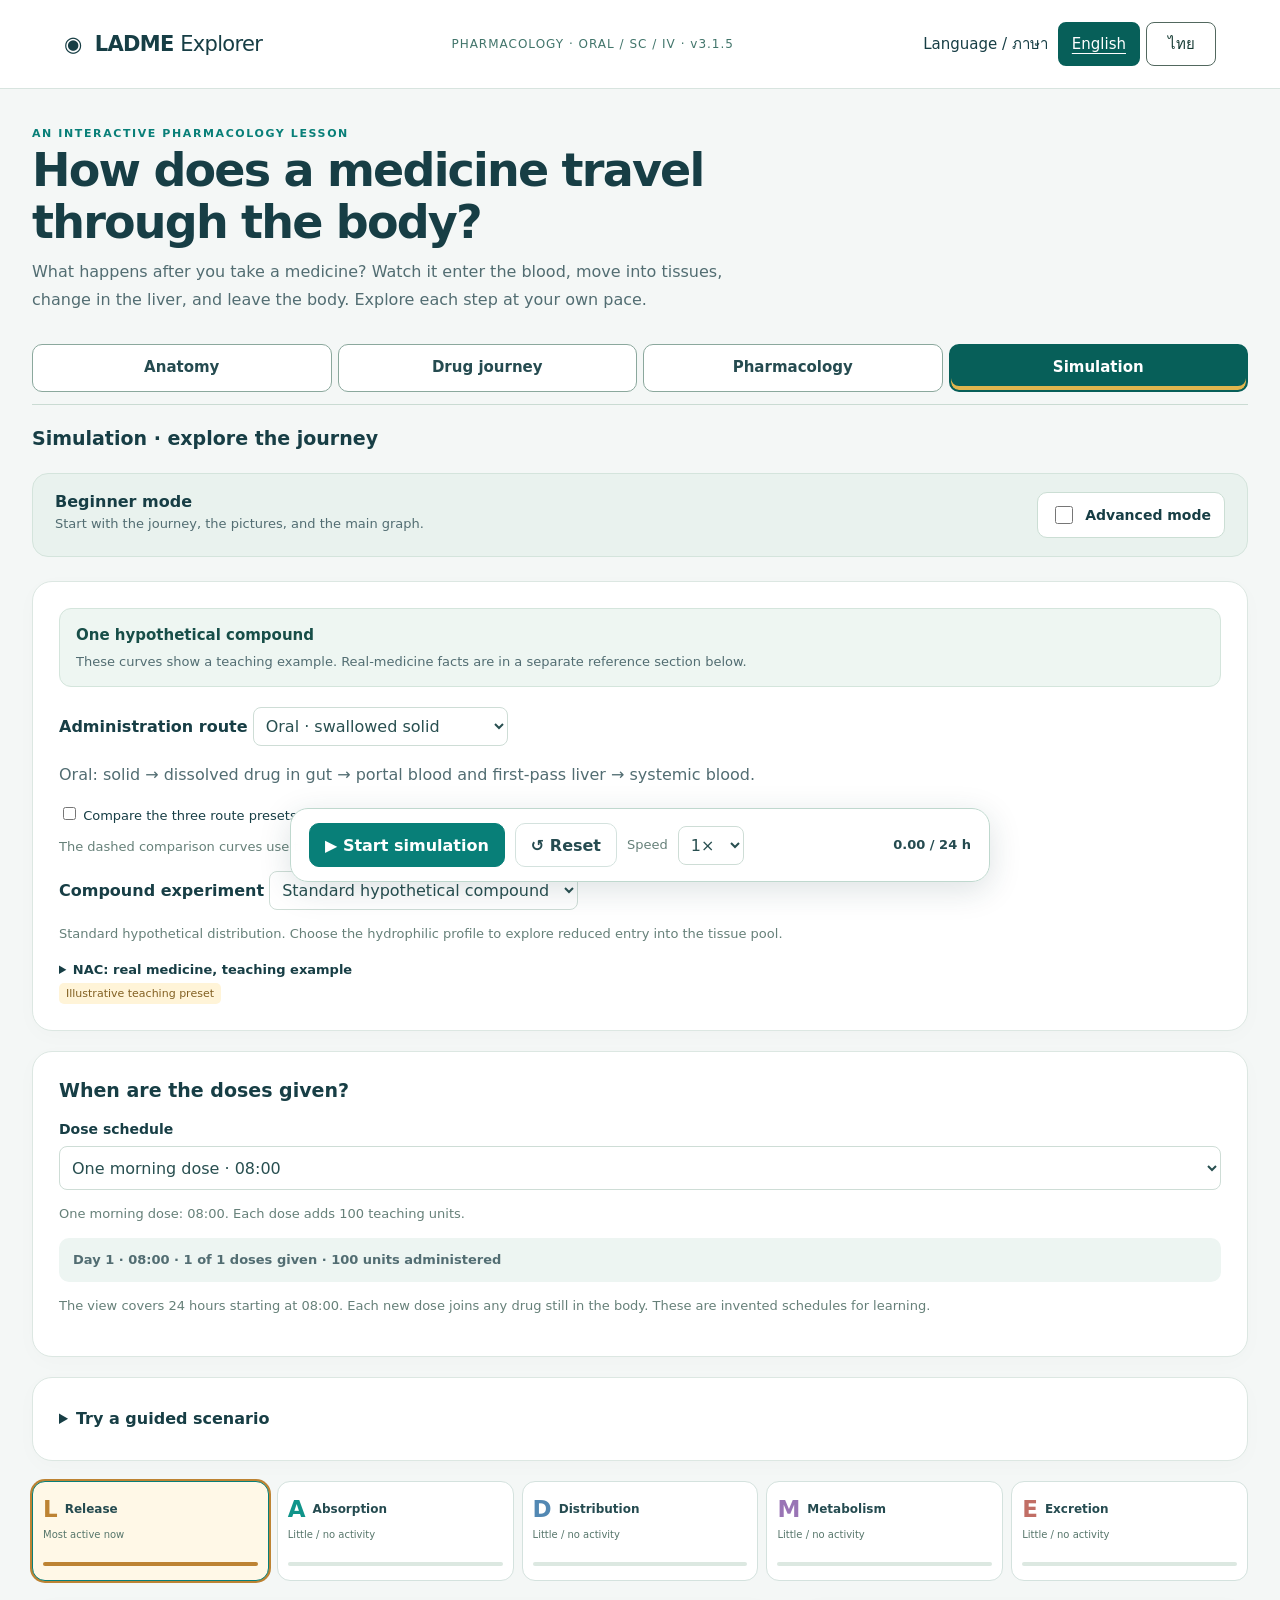
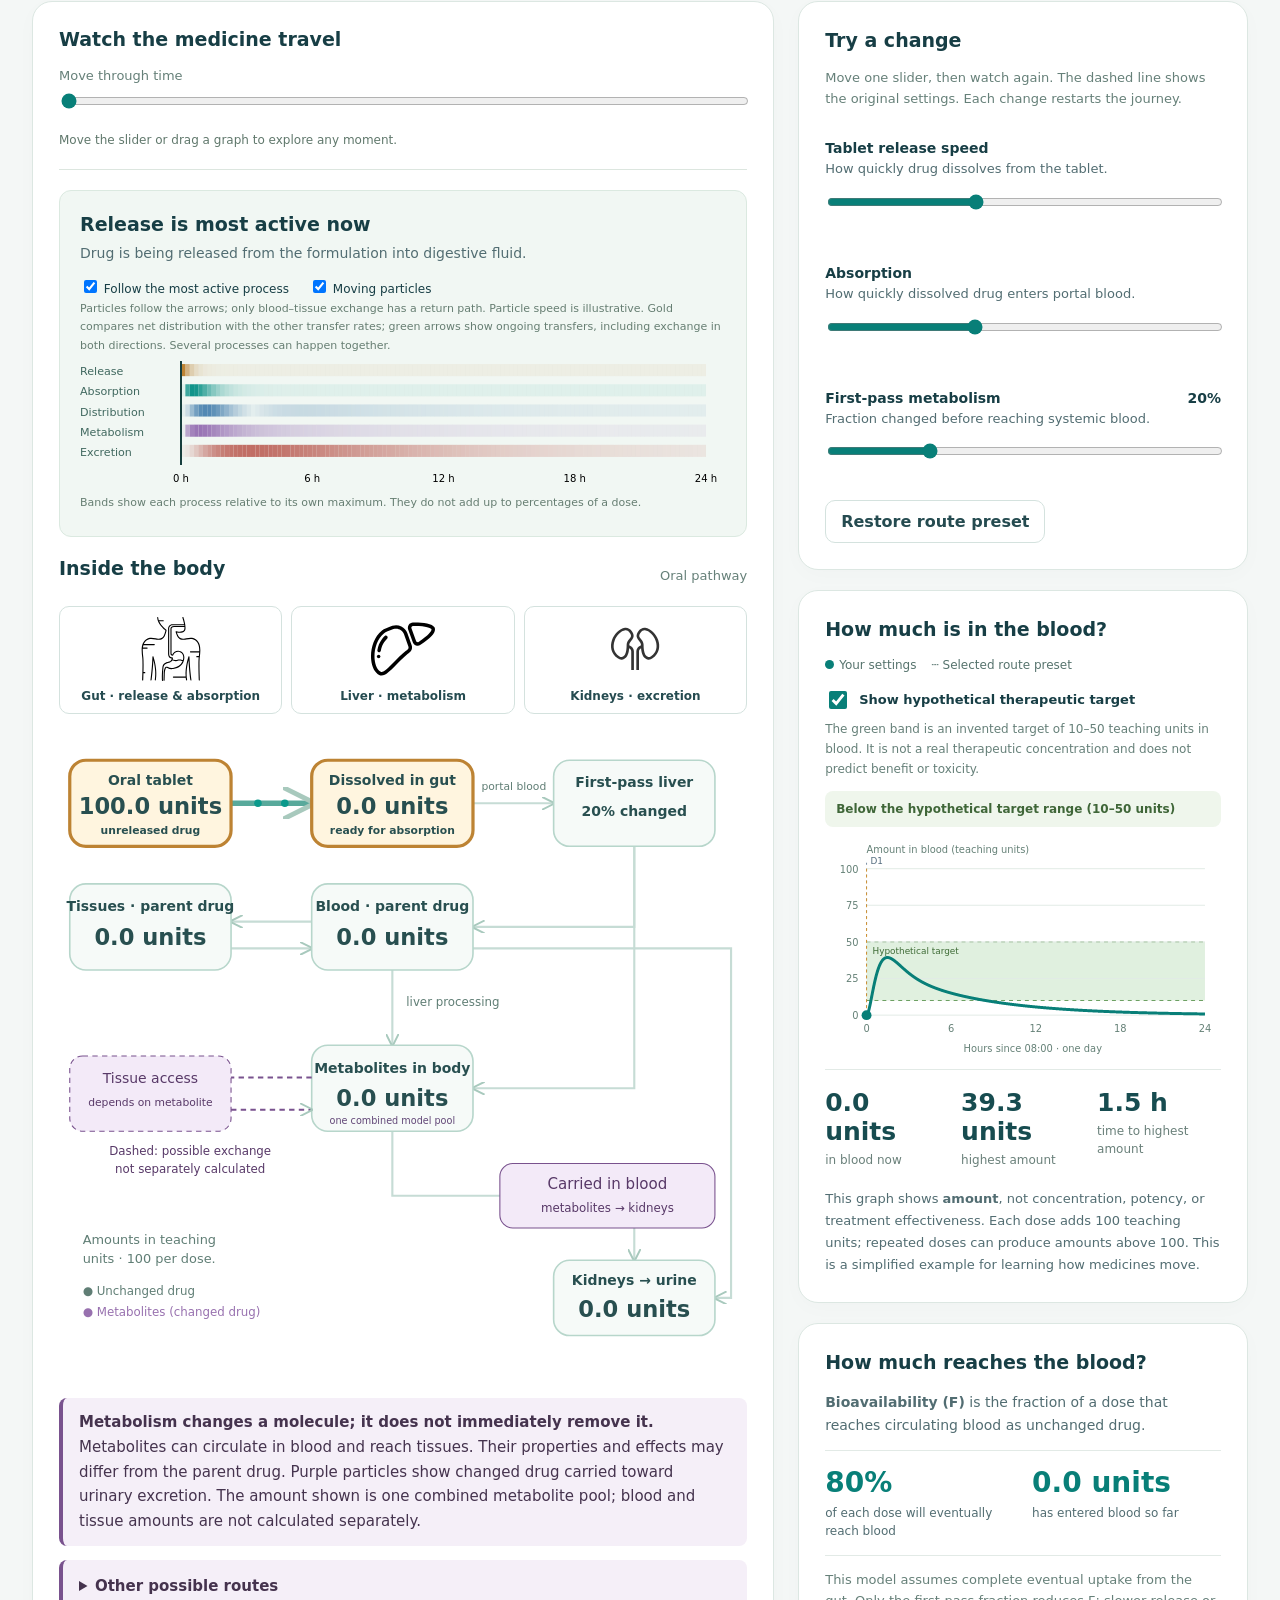
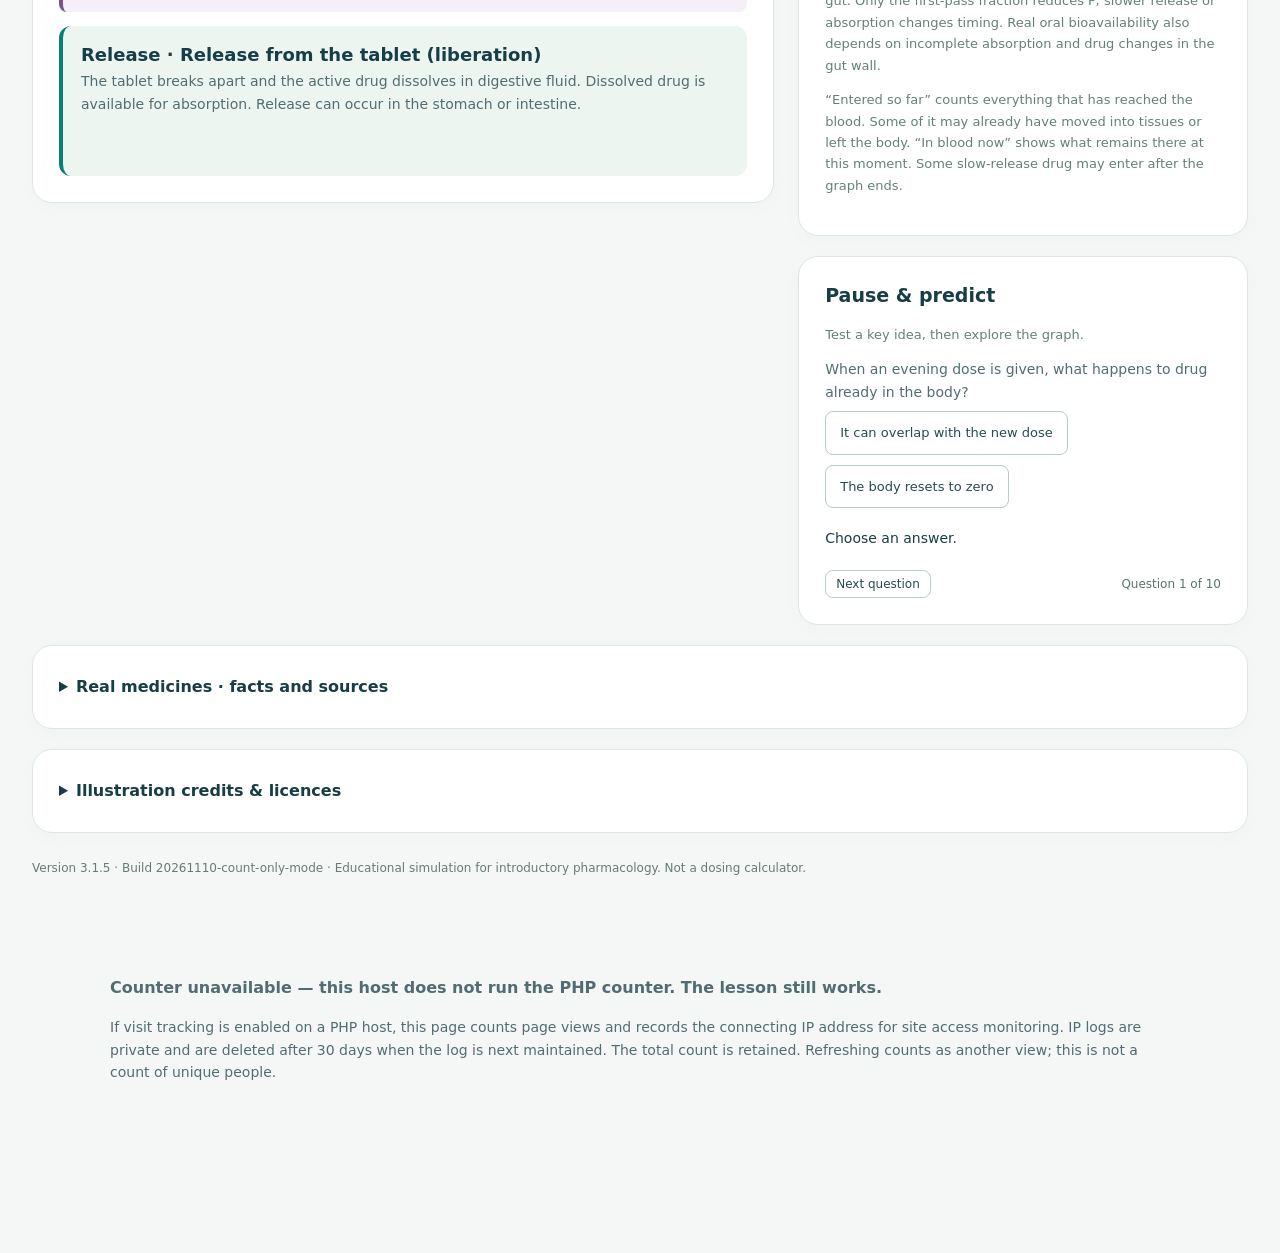
==== commit 9c6c970d: "Update LADME Route Explorer to v3.1.5" ====
--- a/index.html
+++ b/index.html
@@ -3,7 +3,7 @@
 <head>
 <meta charset="utf-8">
 <meta name="viewport" content="width=device-width,initial-scale=1">
-<title>LADME Route Explorer · v3.1.3</title>
+<title>LADME Route Explorer · v3.1.5</title>
 <style>
 
 :root{
@@ -1591,7 +1591,7 @@
 <header>
 <div class="brand">◉ &nbsp;LADME <span style="font-weight:400">Explorer</span>
 </div>
-<span class="badge">PHARMACOLOGY · ORAL / SC / IV · v3.1.3</span>
+<span class="badge">PHARMACOLOGY · ORAL / SC / IV · v3.1.5</span>
 <div class="language-control" data-no-translate>
 <span id="languageLabel">Language / ภาษา</span>
 <div role="group" aria-labelledby="languageLabel">
@@ -2184,7 +2184,7 @@
 <a href="https://creativecommons.org/publicdomain/zero/1.0/">CC0 1.0 public-domain dedication</a>. Images are embedded so this file works offline. Source links require internet access.</p>
 </details>
 <details class="card" id="debugPanel">
-<summary>Version & diagnostics · v3.1.3</summary>
+<summary>Version & diagnostics · v3.1.5</summary>
 <p>
 <b>Build:</b> <span id="buildInfo">
 </span>
@@ -2207,7 +2207,7 @@
 </pre>
 </details>
 </section>
-<footer>Version 3.1.3 · Build 20261109-visit-counter · Educational simulation for introductory pharmacology. Not a dosing calculator.</footer>
+<footer>Version 3.1.5 · Build 20261110-count-only-mode · Educational simulation for introductory pharmacology. Not a dosing calculator.</footer>
 </main>
 <div class="playback-dock">
 <div class="transport" role="region" aria-label="Simulation playback">
@@ -2225,7 +2225,7 @@
 </div>
 <aside class="visit-counter" aria-label="Website visit information">
 <p id="visitCount" role="status" aria-live="polite">Page views: checking availability…</p>
-<p>If visit tracking is enabled on a PHP host, this page counts page views and records the connecting IP address for site access monitoring. IP logs are private and are deleted after 30 days when the log is next maintained. The total count is retained. Refreshing counts as another view; this is not a count of unique people.</p>
+<p id="visitNotice">If visit tracking is enabled on a PHP host, this page counts page views and records the connecting IP address for site access monitoring. IP logs are private and are deleted after 30 days when the log is next maintained. The total count is retained. Refreshing counts as another view; this is not a count of unique people.</p>
 </aside>
 <script>
 // Route defaults have one source for loading, overlays, tables and labels.
@@ -3101,7 +3101,7 @@
 }
 requestAnimationFrame(tick);
 // Diagnostic instrumentation; does not alter the pharmacokinetic equations.
-const APP_VERSION='3.1.3', BUILD_ID='20261109-visit-counter', MODEL_VERSION='route-release-two-pool-profiles-v7';
+const APP_VERSION='3.1.5', BUILD_ID='20261110-count-only-mode', MODEL_VERSION='route-release-two-pool-profiles-v7';
 const debugEvents=[];
 function debugSnapshot(){
   const p=medicines[selectedMedicine],s=data[Math.min(2400,Math.round(time*100))];
@@ -3432,9 +3432,9 @@
 
 // Offline English–Thai presentation catalogue. Does not alter model values or equations.
 const THAI_TEXT = Object.freeze({
-  "LADME Route Explorer · v3.1.3": "สำรวจเส้นทางยา LADME · v3.1.3",
+  "LADME Route Explorer · v3.1.5": "สำรวจเส้นทางยา LADME · v3.1.5",
   "Explorer": "สำรวจเส้นทางยา",
-  "PHARMACOLOGY · ORAL / SC / IV · v3.1.3": "เภสัชวิทยา · กิน / SC / IV · v3.1.3",
+  "PHARMACOLOGY · ORAL / SC / IV · v3.1.5": "เภสัชวิทยา · กิน / SC / IV · v3.1.5",
   "AN INTERACTIVE PHARMACOLOGY LESSON": "บทเรียนเภสัชวิทยาแบบโต้ตอบ",
   "How does a medicine travel through the body?": "ยาเดินทางผ่านร่างกายอย่างไร?",
   "What happens after you take a medicine? Watch it enter the blood, move into tissues, change in the liver, and leave the body. Explore each step at your own pace.": "หลังจากรับยาแล้วเกิดอะไรขึ้น? ดูยาเข้าสู่เลือด กระจายไปยังเนื้อเยื่อ เปลี่ยนแปลงที่ตับ และออกจากร่างกาย สำรวจแต่ละขั้นตามจังหวะของคุณ",
@@ -3873,7 +3873,7 @@
   "Kidneys · SVG Repo": "ไต · SVG Repo",
   "CC0 1.0 public-domain dedication": "CC0 1.0 อุทิศให้เป็นสาธารณสมบัติ",
   ". Images are embedded so this file works offline. Source links require internet access.": "ฝังภาพไว้ให้ทำงานออฟไลน์ได้ ลิงก์อ้างอิงต้องใช้อินเทอร์เน็ต",
-  "Version & diagnostics · v3.1.3": "รุ่นและการตรวจสอบ · v3.1.3",
+  "Version & diagnostics · v3.1.5": "รุ่นและการตรวจสอบ · v3.1.5",
   "Build:": "บิลด์:",
   "Model:": "แบบจำลอง:",
   "Known limitation:": "ข้อจำกัดที่ทราบ:",
@@ -3882,7 +3882,7 @@
   "Download debug report": "ดาวน์โหลดรายงานตรวจสอบ",
   "Clear event history": "ล้างประวัติเหตุการณ์",
   "Session-only event history; no automatic uploads or persistent storage.": "ประวัติเหตุการณ์อยู่เฉพาะระหว่างใช้งาน ไม่มีอัปโหลดอัตโนมัติหรือเก็บถาวร",
-  "Version 3.1.3 · Build 20261109-visit-counter · Educational simulation for introductory pharmacology. Not a dosing calculator.": "รุ่น 3.1.3 · บิลด์ 20261109-visit-counter · แบบจำลองเพื่อเรียนเภสัชวิทยาเบื้องต้น ไม่ใช่เครื่องคำนวณขนาดยา",
+  "Version 3.1.5 · Build 20261110-count-only-mode · Educational simulation for introductory pharmacology. Not a dosing calculator.": "รุ่น 3.1.5 · บิลด์ 20261110-count-only-mode · แบบจำลองเพื่อเรียนเภสัชวิทยาเบื้องต้น ไม่ใช่เครื่องคำนวณขนาดยา",
   "▶ Start simulation": "▶ เริ่มจำลอง",
   "↺ Reset": "↺ เริ่มใหม่",
   "Speed": "ความเร็ว",
@@ -4317,7 +4317,11 @@
   "Page views:": "จำนวนเปิดหน้า:",
   "Offline — no page view recorded.": "ออฟไลน์ — ไม่บันทึกการเปิดหน้า",
   "Counter unavailable — the page still works.": "ตัวนับไม่พร้อมใช้งาน — ยังใช้บทเรียนได้",
-  "Visit tracking is disabled.": "ปิดการติดตามการเข้าชมอยู่"
+  "Visit tracking is disabled.": "ปิดการติดตามการเข้าชมอยู่",
+  "This page counts page views only. It does not record IP addresses. Refreshing counts as another view; this is not a count of unique people.": "หน้านี้นับจำนวนการเปิดหน้าเท่านั้น และไม่บันทึกที่อยู่ IP การรีเฟรชนับเป็นการเปิดอีกครั้ง ไม่ใช่จำนวนผู้เข้าชมที่ไม่ซ้ำกัน",
+  "Counter unavailable — this host does not run the PHP counter. The lesson still works.": "ตัวนับไม่พร้อมใช้งาน — โฮสต์นี้ไม่ได้เปิดใช้ตัวนับ PHP ยังใช้บทเรียนได้",
+  "Counter unavailable — the server could not create its private log folder. The lesson still works.": "ตัวนับไม่พร้อมใช้งาน — เซิร์ฟเวอร์สร้างโฟลเดอร์บันทึกส่วนตัวไม่ได้ ยังใช้บทเรียนได้",
+  "Counter unavailable — the server rejected the request origin. The lesson still works.": "ตัวนับไม่พร้อมใช้งาน — เซิร์ฟเวอร์ปฏิเสธต้นทางของคำขอ ยังใช้บทเรียนได้"
 });
 
 // Translate presentation nodes only. Keep controls, answers, identifiers and model data intact.
@@ -4407,6 +4411,15 @@
   });
 }
 
+// Plain-language reason for a failed counter request. Every message starts with
+// "Counter unavailable" and states that the lesson is unaffected.
+function counterMessage(error){
+  const code=error&&error.code,status=error&&error.status;
+  if(code==='private_storage_required'||code==='storage_unavailable')return 'Counter unavailable — the server could not create its private log folder. The lesson still works.';
+  if(code==='cross_origin'||code==='cross_site')return 'Counter unavailable — the server rejected the request origin. The lesson still works.';
+  if(code==='no_php'||status===404||status===405||status===501||(status&&!code))return 'Counter unavailable — this host does not run the PHP counter. The lesson still works.';
+  return 'Counter unavailable — the page still works.';
+}
 // Optional same-origin PHP counter; independent of the lesson and model.
 async function recordPageView(){
   const output=$('visitCount');
@@ -4417,12 +4430,18 @@
   const timeout=setTimeout(()=>abort.abort(),6000);
   try{
     const response=await fetch('analytics.php',{method:'POST',credentials:'same-origin',cache:'no-store',headers:{'Content-Type':'application/json'},body:'{}',signal:abort.signal});
-    if(!response.ok)throw new Error('counter unavailable');
-    const result=await response.json();
+    if(!response.ok){
+      // Read only the short error code the endpoint sends (never paths or addresses).
+      let code='';try{code=String((await response.json()).error||'')}catch(e){}
+      const failure=new Error('counter unavailable');failure.status=response.status;failure.code=code;throw failure;
+    }
+    let result;
+    try{result=await response.json()}catch(e){const failure=new Error('not json');failure.status=response.status;failure.code='no_php';throw failure}
     if(result.enabled===false){output.textContent='Visit tracking is disabled.';return;}
     if(result.enabled!==true||!Number.isSafeInteger(result.page_views)||result.page_views<0)throw new Error('invalid counter');
     output.textContent='Page views: '+result.page_views.toLocaleString('en-US');
-  }catch(error){output.textContent='Counter unavailable — the page still works.';}
+    if(result.logs_ip===false){const note=$('visitNotice');if(note)note.textContent='This page counts page views only. It does not record IP addresses. Refreshing counts as another view; this is not a count of unique people.';}
+  }catch(error){output.textContent=counterMessage(error);}
   finally{clearTimeout(timeout);}
 }
 if(document.body.nodeType===1&&window.location&&typeof fetch==='function')recordPageView();
